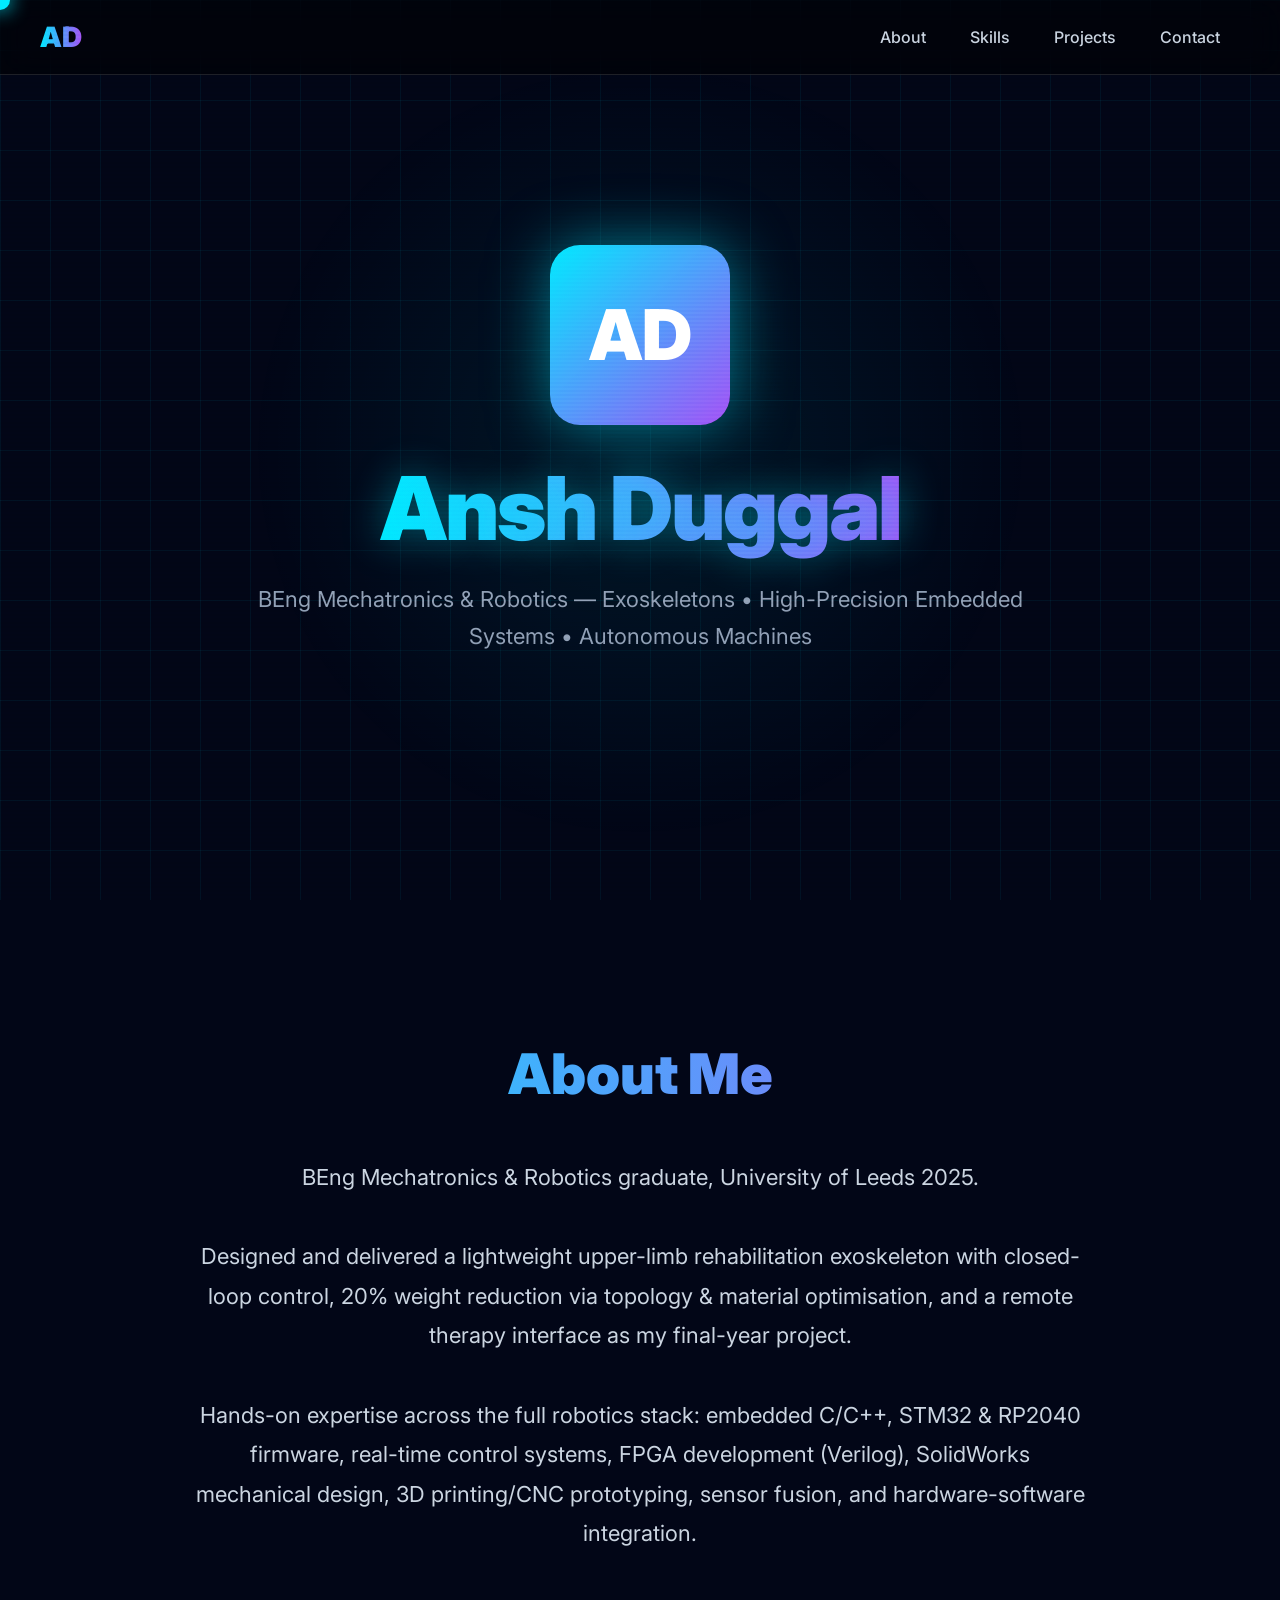
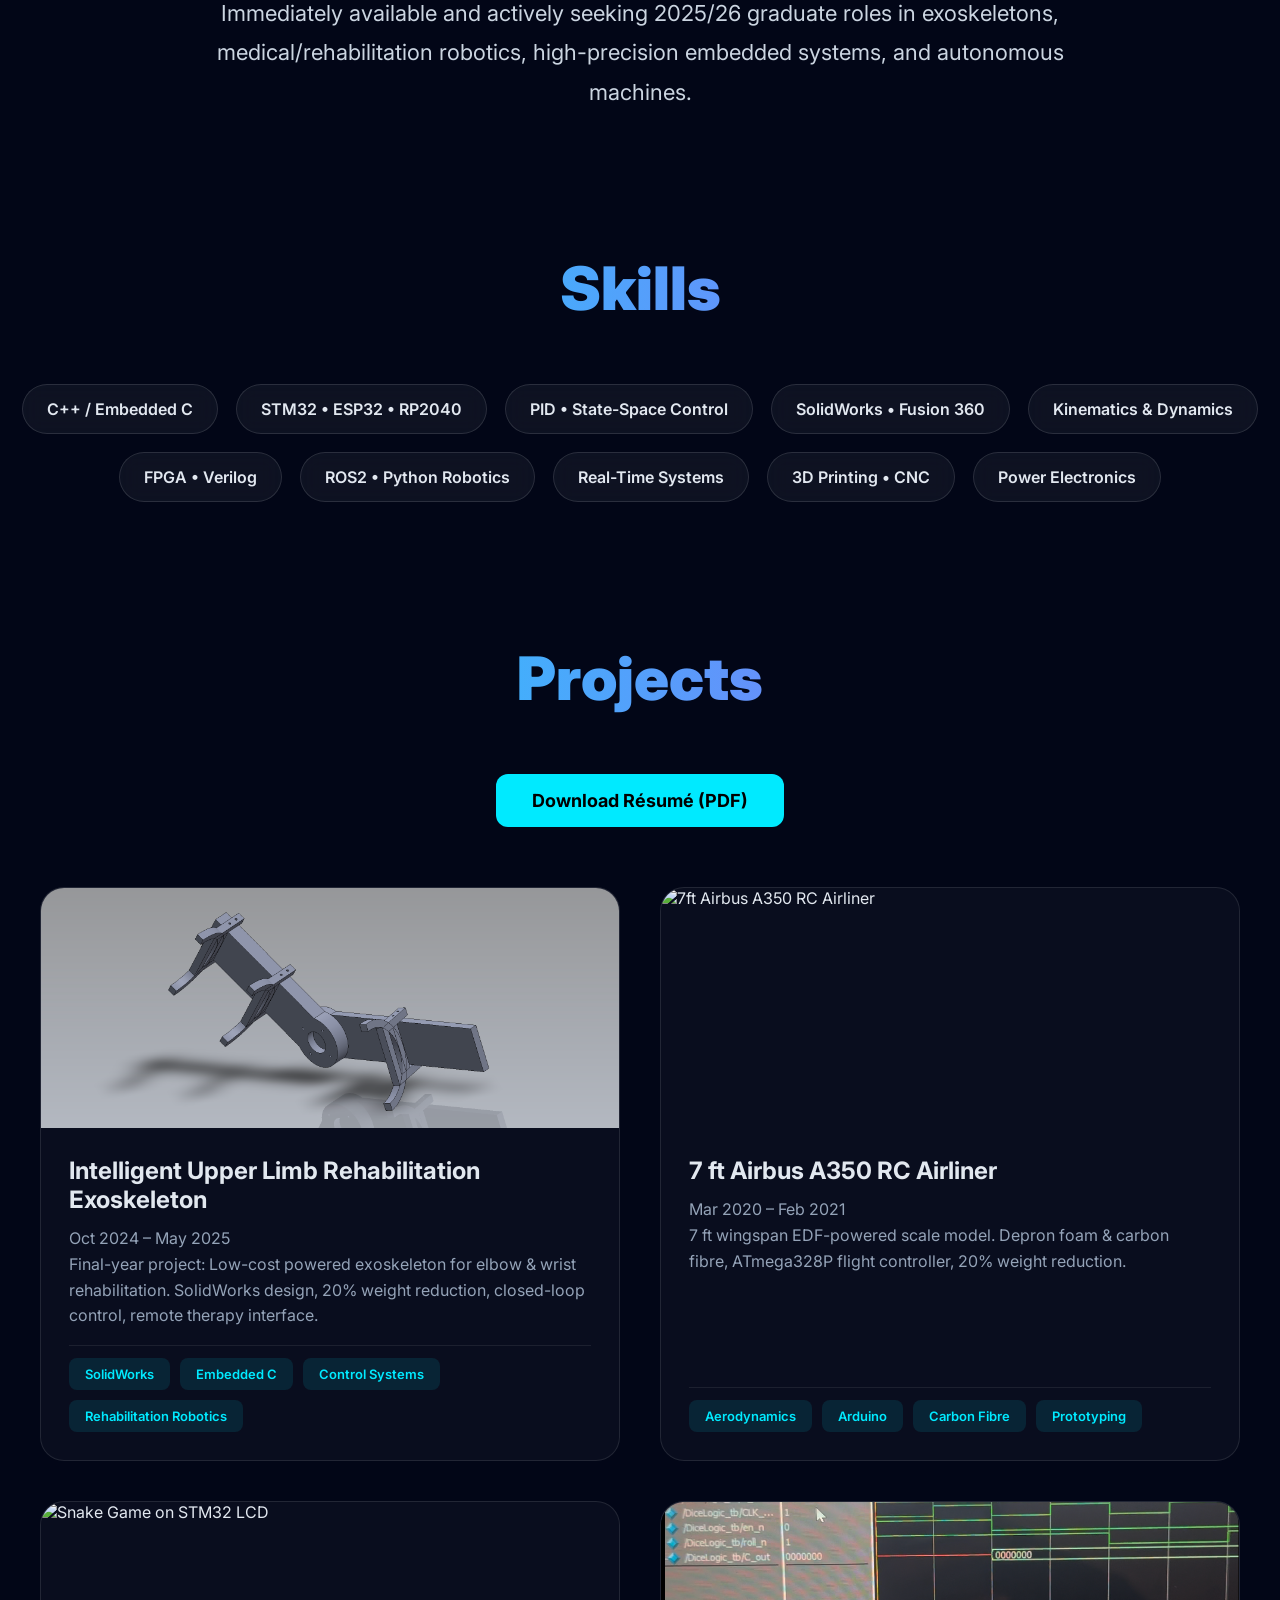
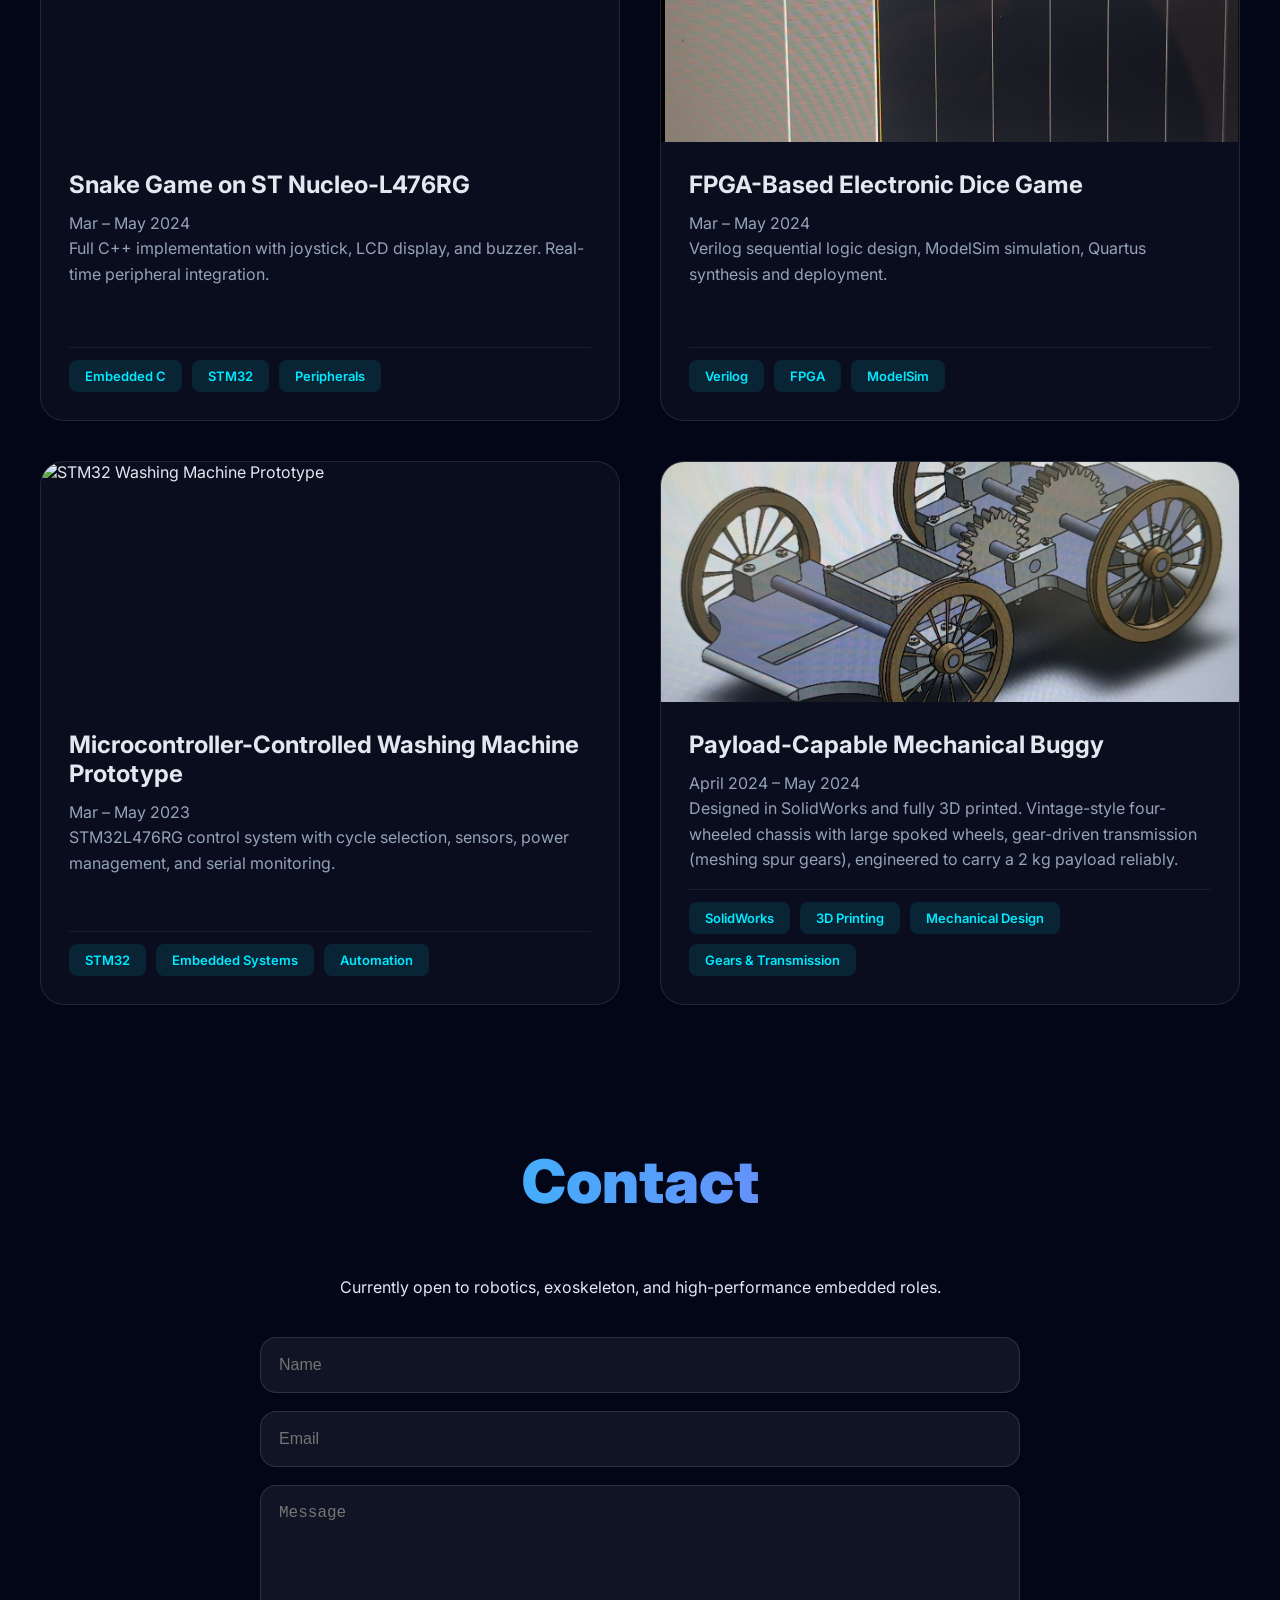
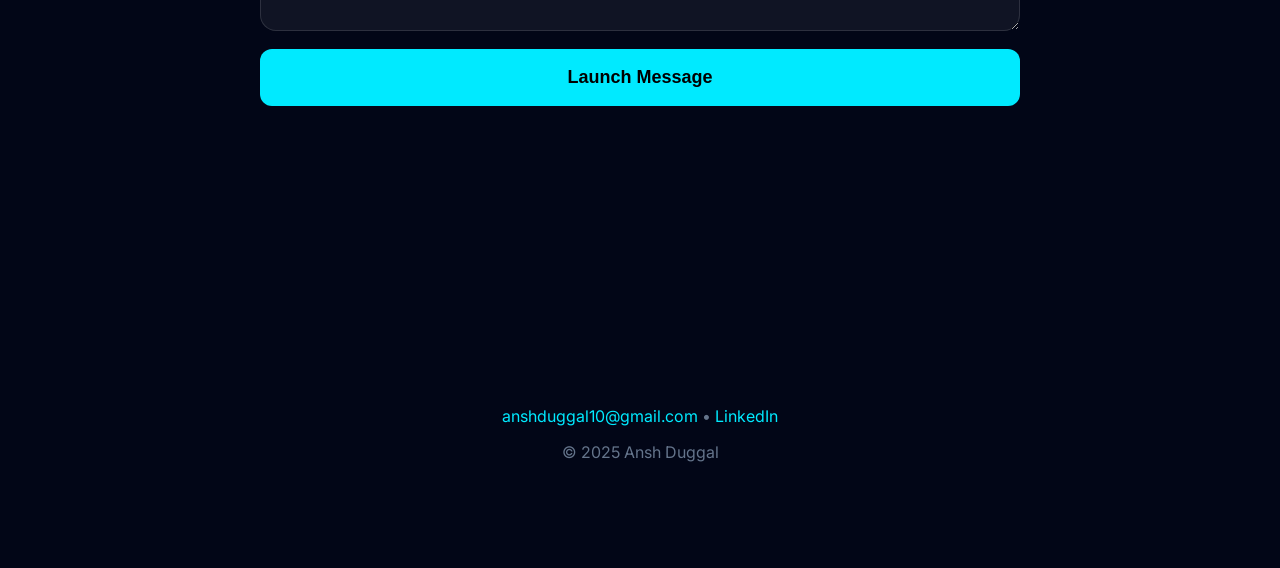
==== index.html @ c769fc59 "Update index.html" ====
<!DOCTYPE html>
<html lang="en">
<head>
  <meta charset="UTF-8" />
  <meta name="viewport" content="width=device-width, initial-scale=1.0"/>
  <title>Ansh Duggal- Mechatronics and Robotics</title>
  <link href="https://fonts.googleapis.com/css2?family=Inter:wght@300;400;600;700;900&display=swap" rel="stylesheet"/>
  <script src="https://cdn.jsdelivr.net/npm/@emailjs/browser@3/dist/email.min.js"></script>
  <script src="https://cdn.jsdelivr.net/npm/vanilla-tilt@1.8.1/dist/vanilla-tilt.min.js"></script>
  <style>
    :root {
      --accent: #00eaff;
      --accent2: #a855f7;
      --bg: #020617;
      --glass: rgba(255,255,255,0.05);
      --border: rgba(255,255,255,0.12);
      --text: #e2e8f0;
    }
    * { margin:0; padding:0; box-sizing:border-box; }
    body {
      font-family: 'Inter', sans-serif;
      background: var(--bg);
      color: var(--text);
      overflow-x: hidden;
      cursor: none;
    }
 
    /* PARTICLE CURSOR */
    #cursor {
      position: fixed;
      width: 20px; height: 20px;
      background: var(--accent);
      border-radius: 50%;
      pointer-events: none;
      z-index: 9999;
      box-shadow: 0 0 20px var(--accent);
      transform: translate(-50%,-50%);
      transition: transform 0.07s;
    }
    #cursor-trail {
      position: fixed;
      width: 6px; height: 6px;
      background: var(--accent2);
      border-radius: 50%;
      pointer-events: none;
      z-index: 9998;
      opacity: 0.6;
    }
 
    /* BACKGROUND GRID + PARALLAX */
    .bg-grid {
      position: fixed; inset: 0; z-index: -3;
      background-image:
        linear-gradient(rgba(0,234,255,0.06) 1px, transparent 1px),
        linear-gradient(90deg, rgba(0,234,255,0.06) 1px, transparent 1px);
      background-size: 50px 50px;
      animation: grid 60s linear infinite;
    }
    @keyframes grid { from { transform: translate(0,0); } to { transform: translate(50px,50px); } }
 
    .parallax-layer {
      position: fixed; inset: 0; pointer-events: none; z-index: -2;
      background: radial-gradient(circle at var(--x,50%) var(--y,50%), rgba(0,234,255,0.2), transparent 50%);
      opacity: 0.4;
    }
 
    /* SCANLINES + GRAIN */
    .scanlines {
      position: fixed; inset: 0; pointer-events: none; z-index: 999;
      background: repeating-linear-gradient(0deg, rgba(0,0,0,0.05), rgba(0,0,0,0.05) 2px, transparent 2px, transparent 4px);
      mix-blend-mode: overlay;
    }
 
    /* NAVBAR */
    nav {
      position: fixed; top: 0; left: 0; width: 100%; padding: 20px 40px;
      display: flex; justify-content: space-between; align-items: center;
      backdrop-filter: blur(16px);
      background: rgba(0,0,0,0.5);
      border-bottom: 1px solid var(--border);
      z-index: 998;
    }
    nav a {
      color: #cbd5e1; text-decoration: none; margin: 0 20px; font-weight: 500;
      position: relative;
      transition: 0.3s;
    }
    nav a::after {
      content: ''; position: absolute; width: 0; height: 2px;
      background: var(--accent); left: 0; bottom: -6px;
      transition: 0.4s;
    }
    nav a:hover { color: var(--accent); }
    nav a:hover::after { width: 100%; }
 
    /* HERO */
    .hero {
      height: 100vh; display: flex; flex-direction: column; justify-content: center; align-items: center;
      text-align: center; position: relative;
      padding: 0 20px;
    }
    .avatar {
      width: 180px; height: 180px; border-radius: 30px;
      background: linear-gradient(135deg, var(--accent), var(--accent2));
      display: flex; align-items: center; justify-content: center;
      font-size: 70px; font-weight: 900; color: white;
      box-shadow: 0 0 60px rgba(0,234,255,0.5);
      animation: float 6s ease-in-out infinite;
      margin-bottom: 30px;
    }
    @keyframes float { 0%,100% { transform: translateY(0); } 50% { transform: translateY(-20px); } }
 
    .hero h1 {
      font-size: 88px; font-weight: 900; letter-spacing: -2px;
      background: linear-gradient(90deg, var(--accent), var(--accent2));
      -webkit-background-clip: text; background-clip: text;
      color: transparent;
      text-shadow: 0 0 40px rgba(0,234,255,0.4);
    }
    .hero p {
      max-width: 840px; font-size: 22px; line-height: 1.7; color: #94a3b8; margin-top: 20px;
    }
 
    /* SECTION TITLES */
    .section-title {
      text-align: center; font-size: 60px; font-weight: 900; margin: 140px 0 60px;
      background: linear-gradient(90deg, var(--accent), var(--accent2));
      -webkit-background-clip: text; color: transparent;
      opacity: 0; transform: translateY(40px);
      transition: all 1.2s cubic-bezier(0.22,1,0.36,1);
    }
    .section-title.visible { opacity: 1; transform: translateY(0); }
 
    /* SKILLS */
    .skills {
      max-width: 1300px; margin: 0 auto; display: flex; flex-wrap: wrap; gap: 18px; justify-content: center;
    }
    .chip {
      padding: 14px 24px; border-radius: 50px; background: var(--glass);
      border: 1px solid var(--border); font-weight: 600; backdrop-filter: blur(10px);
      transition: all 0.4s cubic-bezier(0.175, 0.885, 0.32, 1.275);
      cursor: default;
    }
    .chip:hover {
      background: var(--accent);
      color: #000;
      transform: translateY(-10px) scale(1.1);
      box-shadow: 0 20px 40px rgba(0,234,255,0.4);
    }
 /* PROJECTS CONTAINER */
.projects {
  max-width: 1400px;
  margin: 0 auto;
  padding: 0 40px;
  display: grid;
  grid-template-columns: repeat(auto-fill, minmax(380px, 1fr));
  gap: 40px;
}

/* INDIVIDUAL PROJECT CARD */
.project {
  background: rgba(255, 255, 255, 0.03);
  border-radius: 24px;
  overflow: hidden;
  border: 1px solid rgba(255, 255, 255, 0.1);
  transition: all 0.6s cubic-bezier(0.22, 1, 0.36, 1);
  cursor: pointer;
  display: flex;
  flex-direction: column;
  position: relative;
  height: auto;                    /* ← flexible height */
  min-height: 520px;               /* ← minimum for visual balance */
}

.project:hover {
  transform: translateY(-20px);
  border-color: var(--accent);
  box-shadow: 0 40px 100px rgba(0, 234, 255, 0.25);
  z-index: 25;                     /* hovered card stays on top */
}

/* Make entire card clickable (image + content) */
.thumb,
.thumb img,
.project-content,
.project-content * {
  pointer-events: none;            /* clicks pass through to .project */
}

/* THUMBNAIL */
.thumb {
  height: 240px;
  overflow: hidden;
  position: relative;
  flex-shrink: 0;                  /* never shrinks */
}

.thumb img {
  width: 100%;
  height: 100%;
  object-fit: cover;
  transition: transform 0.8s ease;
}

.project:hover .thumb img {
  transform: scale(1.15);
}

/* CONTENT AREA */
.project-content {
  padding: 28px;
  flex: 1;
  display: flex;
  flex-direction: column;
  min-height: 220px;               /* ensures space for tags even on short cards */
}

.project h3 {
  font-size: 24px;
  margin-bottom: 12px;
  font-weight: 700;
}

.project p {
  color: #94a3b8;
  line-height: 1.6;
  margin-bottom: 16px;             /* slightly reduced to give tags more room */
  flex-grow: 1;                    /* expands if needed */
}

/* TAGS - Always at bottom, never cut off */
.tags {
  display: flex;
  gap: 10px;
  flex-wrap: wrap;
  margin-top: auto;                /* ← pushes tags to the very bottom */
  padding-top: 12px;
  border-top: 1px solid rgba(255,255,255,0.08); /* optional subtle separator */
}

.tag {
  padding: 8px 16px;
  background: rgba(0, 234, 255, 0.1);
  color: var(--accent);
  border-radius: 8px;
  font-size: 13px;
  font-weight: 600;
  transition: 0.3s;
}

.tag:hover {
  background: var(--accent);
  color: #000;
}
 
    /* CONTACT */
    .contact {
      max-width: 800px; margin: 0 auto 200px; padding: 0 20px; text-align: center;
    }
    .contact form {
      display: grid; gap: 18px; margin-top: 40px;
    }
    .contact input, .contact textarea {
      padding: 18px; border-radius: 16px; background: rgba(255,255,255,0.06);
      border: 1px solid var(--border); color: white; font-size: 16px;
      transition: 0.3s;
    }
    .contact input:focus, .contact textarea:focus {
      outline: none; border-color: var(--accent); box-shadow: 0 0 30px rgba(0,234,255,0.3);
    }
    .btn-primary {
      padding: 18px 40px; background: var(--accent); color: #000;
      border: none; border-radius: 12px; font-weight: 700; font-size: 18px;
      cursor: pointer; transition: 0.4s;
    }
    .btn-primary:hover {
      background: var(--accent2); color: white;
      transform: translateY(-6px);
      box-shadow: 0 20px 40px rgba(168,85,247,0.5);
    }
 
    footer {
      text-align: center; padding: 100px 20px; color: #64748b;
    }
    footer a { color: var(--accent); text-decoration: none; }

    /* PROJECT MODAL - IMPROVED ANIMATION */
    /* PROJECT MODAL - IMPROVED ANIMATION */
.modal {
  display: none;
  position: fixed;
  inset: 0;
  z-index: 9999;
  background: rgba(2,6,23,0.98);
  backdrop-filter: blur(16px);
  align-items: center;
  justify-content: center;
  padding: 20px;

  opacity: 0;                                  /* Start invisible */
  pointer-events: none;
  transition: opacity 0.85s cubic-bezier(0.23,1,0.32,1);  /* Smooth fade for background */
}

.modal.active {
  display: flex;
  opacity: 1;
  pointer-events: auto;
}

.modal-content {
  background: rgba(255,255,255,0.06);
  border: 1px solid rgba(0,234,255,0.3);
  border-radius: 28px;
  max-width: 920px;
  width: 100%;
  max-height: 92vh;
  overflow-y: auto;
  padding: 50px;
  position: relative;
  pointer-events: auto;
  box-shadow:
    0 30px 100px rgba(0,234,255,0.25),
    0 0 120px rgba(168,85,247,0.15),
    inset 0 0 60px rgba(0,234,255,0.08);

  /* Smooth cinematic entrance */
  transform: scale(0.88) translateY(60px) rotateX(8deg);
  opacity: 0;
  transition: all 0.85s cubic-bezier(0.22,1,0.36,1);
  transform-origin: center bottom;
}

.modal.active .modal-content {
  transform: scale(1) translateY(0) rotateX(0deg);
  opacity: 1;
}

/* Smooth exit - both content AND background fade together */
.modal.closing {
  opacity: 0;  /* ← triggers background fade-out */
}

.modal.closing .modal-content {
  transform: scale(0.92) translateY(60px) rotateX(8deg);
  opacity: 0;
}

/* Smaller, refined close button */
.modal-close {
  position: absolute;
  top: 20px;
  right: 28px;
  font-size: 36px;
  width: 48px;
  height: 48px;
  line-height: 44px;
  color: var(--accent);
  background: none;
  border: none;
  cursor: pointer;
  opacity: 0.7;
  transition: all 0.3s ease;
}

.modal-close:hover {
  transform: scale(1.3) rotate(90deg);
  opacity: 1;
}

.modal h3 {
  font-size: 42px;
  margin-bottom: 20px;
  font-weight: 900;
  background: linear-gradient(90deg,var(--accent),var(--accent2));
  -webkit-background-clip: text;
  color: transparent;
}

.modal p, .modal li {
  font-size: 18px;
  line-height: 1.9;
  color: #e2e8f0;
}

.modal ul {
  margin: 28px 0;
  padding-left: 36px;
}

.modal li {
  margin: 16px 0;
}
    #cursor, .cursor-trail {
      z-index: 99999 !important;
    }
  </style>
  <script type="module" src="main3d.js"></script>
</head>
<body>
  <div id="three-container" style="position:fixed; inset:0; z-index:-5;"></div>

 
  <div id="cursor"></div>
  <div class="bg-grid"></div>
  <div class="parallax-layer"></div>
  <div class="scanlines"></div>
 
  <!-- NAVBAR -->
  <nav>
    <div style="font-size:28px; font-weight:900; background:linear-gradient(90deg,var(--accent),var(--accent2)); -webkit-background-clip:text; color:transparent;">AD</div>
    <div>
      <a href="#about">About</a>
      <a href="#skills">Skills</a>
      <a href="#projects">Projects</a>
      <a href="#contact">Contact</a>
    </div>
  </nav>
 
  <!-- HERO -->
  <section class="hero" id="about">
    <div class="avatar">AD</div>
    <h1>Ansh Duggal</h1>
    <p>BEng Mechatronics & Robotics — Exoskeletons • High-Precision Embedded Systems • Autonomous Machines</p>
  </section>

  <!-- DETAILED ABOUT SECTION -->
  <section style="max-width: 1100px; margin: 0 auto; padding: 0 40px; text-align: center; margin-bottom: 140px;">
    <h2 class="section-title" style="font-size: 56px; margin-bottom: 50px;">
      About Me
    </h2>
    <p style="font-size: 22px; line-height: 1.8; color: #cbd5e1; max-width: 900px; margin: 0 auto;">
      BEng Mechatronics & Robotics graduate, University of Leeds 2025.<br><br>
      Designed and delivered a lightweight upper-limb rehabilitation exoskeleton with closed-loop control, 20% weight reduction via topology & material optimisation, and a remote therapy interface as my final-year project.<br><br>
      Hands-on expertise across the full robotics stack: embedded C/C++, STM32 & RP2040 firmware, real-time control systems, FPGA development (Verilog), SolidWorks mechanical design, 3D printing/CNC prototyping, sensor fusion, and hardware-software integration.<br><br>
      Immediately available and actively seeking 2025/26 graduate roles in exoskeletons, medical/rehabilitation robotics, high-precision embedded systems, and autonomous machines.
    </p>
  </section>

  <!-- SKILLS -->
  <h2 class="section-title" id="skills">Skills</h2>
  <div class="skills">
    <span class="chip">C++ / Embedded C</span>
    <span class="chip">STM32 • ESP32 • RP2040</span>
    <span class="chip">PID • State-Space Control</span>
    <span class="chip">SolidWorks • Fusion 360</span>
    <span class="chip">Kinematics & Dynamics</span>
    <span class="chip">FPGA • Verilog</span>
    <span class="chip">ROS2 • Python Robotics</span>
    <span class="chip">Real-Time Systems</span>
    <span class="chip">3D Printing • CNC</span>
    <span class="chip">Power Electronics</span>
  </div>
 
  <!-- PROJECTS -->
  <h2 class="section-title" id="projects">Projects</h2>
 
  <!-- RESUME DOWNLOAD BUTTON -->
  <div style="text-align: center; margin-bottom: 60px;">
    <a href="resume.pdf" target="_blank" class="btn-primary" style="display: inline-block; padding: 16px 36px; font-size: 18px; text-decoration: none;">
      Download Résumé (PDF)
    </a>
  </div>
 
  <div class="projects">
 
    <!-- 1. EXOSKELETON -->
    <div class="project" data-tilt data-tilt-max="5" data-tilt-speed="400" onclick="openModal('modal-exo')">
      <div class="thumb">
        <img src="exo_main.jpg" alt="Upper Limb Rehabilitation Exoskeleton">
      </div>
      <div class="project-content">
        <h3>Intelligent Upper Limb Rehabilitation Exoskeleton</h3>
        <p>Oct 2024 – May 2025<br>Final-year project: Low-cost powered exoskeleton for elbow & wrist rehabilitation. SolidWorks design, 20% weight reduction, closed-loop control, remote therapy interface.</p>
        <div class="tags">
          <span class="tag">SolidWorks</span>
          <span class="tag">Embedded C</span>
          <span class="tag">Control Systems</span>
          <span class="tag">Rehabilitation Robotics</span>
        </div>
      </div>
    </div>
 
    <!-- 2. A350 -->
    <div class="project" data-tilt data-tilt-max="5" data-tilt-speed="400" onclick="openModal('modal-a350')">
      <div class="thumb">
        <img src="plane.jpg" alt="7ft Airbus A350 RC Airliner">
      </div>
      <div class="project-content">
        <h3>7 ft Airbus A350 RC Airliner</h3>
        <p>Mar 2020 – Feb 2021<br>7 ft wingspan EDF-powered scale model. Depron foam & carbon fibre, ATmega328P flight controller, 20% weight reduction.</p>
        <div class="tags">
          <span class="tag">Aerodynamics</span>
          <span class="tag">Arduino</span>
          <span class="tag">Carbon Fibre</span>
          <span class="tag">Prototyping</span>
        </div>
      </div>
    </div>
 
    <!-- 3. SNAKE GAME -->
    <div class="project" data-tilt data-tilt-max="5" data-tilt-speed="400" onclick="openModal('modal-snake')">
      <div class="thumb">
        <img src="snake.jpg" alt="Snake Game on STM32 LCD">
      </div>
      <div class="project-content">
        <h3>Snake Game on ST Nucleo-L476RG</h3>
        <p>Mar – May 2024<br>Full C++ implementation with joystick, LCD display, and buzzer. Real-time peripheral integration.</p>
        <div class="tags">
          <span class="tag">Embedded C</span>
          <span class="tag">STM32</span>
          <span class="tag">Peripherals</span>
        </div>
      </div>
    </div>
 
    <!-- 4. FPGA DICE -->
    <div class="project" data-tilt data-tilt-max="5" data-tilt-speed="400" onclick="openModal('modal-dice')">
      <div class="thumb">
        <img src="fpga.jpg" alt="FPGA Electronic Dice Game">
      </div>
      <div class="project-content">
        <h3>FPGA-Based Electronic Dice Game</h3>
        <p>Mar – May 2024<br>Verilog sequential logic design, ModelSim simulation, Quartus synthesis and deployment.</p>
        <div class="tags">
          <span class="tag">Verilog</span>
          <span class="tag">FPGA</span>
          <span class="tag">ModelSim</span>
        </div>
      </div>
    </div>
 
    <!-- 5. WASHING MACHINE -->
    <div class="project" data-tilt data-tilt-max="5" data-tilt-speed="400" onclick="openModal('modal-washer')">
      <div class="thumb">
        <img src="washing_machine.jpg" alt="STM32 Washing Machine Prototype">
      </div>
      <div class="project-content">
        <h3>Microcontroller-Controlled Washing Machine Prototype</h3>
        <p>Mar – May 2023<br>STM32L476RG control system with cycle selection, sensors, power management, and serial monitoring.</p>
        <div class="tags">
          <span class="tag">STM32</span>
          <span class="tag">Embedded Systems</span>
          <span class="tag">Automation</span>
        </div>
      </div>
    </div>
 
      <!-- 6: MECHANICAL BUGGY -->
    <div class="project" data-tilt data-tilt-max="5" data-tilt-speed="400" onclick="openModal('modal-buggy')">
      <div class="thumb">
        <img src="buggy.jpg" alt="3D Printed Mechanical Buggy with 2kg Payload Capacity">
      </div>
      <div class="project-content">
        <h3>Payload-Capable Mechanical Buggy</h3>
        <p>April 2024 – May 2024<br>Designed in SolidWorks and fully 3D printed. Vintage-style four-wheeled chassis with large spoked wheels, gear-driven transmission (meshing spur gears), engineered to carry a 2 kg payload reliably.</p>
        <div class="tags">
          <span class="tag">SolidWorks</span>
          <span class="tag">3D Printing</span>
          <span class="tag">Mechanical Design</span>
          <span class="tag">Gears & Transmission</span>
        </div>
      </div>
    </div>
  </div>
  <!-- ALL MODALS (unchanged content) -->
<div class="modal" id="modal-exo">
  <div class="modal-content">
    <button class="modal-close" onclick="closeModal()">×</button>
    <h3>Intelligent Upper Limb Rehabilitation Exoskeleton</h3>
    <p><strong>Oct 2024 – May 2025 | Final-Year BEng Project, University of Leeds</strong></p>
    <p>For my final-year project, I designed and delivered a low-cost, lightweight powered exoskeleton focused on elbow and wrist rehabilitation for stroke patients and individuals with upper-limb motor impairments.</p>
    <ul>
      <li>Conducted full mechanical design in SolidWorks: topology optimisation + strategic material selection (PLA, carbon fibre inserts, aluminium linkages) → achieved <strong>20% overall weight reduction</strong> while maintaining structural integrity under 5 kg load</li>
      <li>Developed closed-loop position and force control algorithms in embedded C running on STM32, with real-time sensor fusion (IMUs + flex sensors)</li>
      <li>Built a remote therapy interface (Python + serial communication) allowing clinicians to run automated movement assessments, log progress, and adjust therapy parameters remotely</li>
      <li>3D-printed functional prototype with integrated actuation, tested joint range of motion and control accuracy</li>
      <li>End-to-end ownership: concept → CAD → firmware → prototyping → testing → documentation</li>
    </ul>
  </div>
</div>
 
<div class="modal" id="modal-a350">
  <div class="modal-content">
    <button class="modal-close" onclick="closeModal()">×</button>
    <h3>7 ft Wingspan Airbus A350 RC Airliner</h3>
    <p><strong>Mar 2020 – Feb 2021 | Personal Passion Project</strong></p>
    <p>Designed, constructed, and successfully flew a 7 ft (2.1 m) wingspan EDF-powered scale model of the Airbus A350-900 — one of the largest and most detailed RC airliners built by a high-school student in India at the time.</p>
    <ul>
      <li>Full aerodynamic design and airframe construction using Depron foam reinforced with carbon fibre spars and fibreglass → <strong>20% weight reduction</strong> compared to traditional balsa builds</li>
      <li>Custom flight controller based on ATmega328P (Arduino architecture) with full integration of ailerons, flaps, elevators, rudder, retracts, and dual 70 mm EDF units</li>
      <li>Applied control surface mixing, expo tuning, and failsafe logic for stable maiden flight</li>
      <li>Demonstrated advanced skills in prototyping, composite materials, systems integration, and applied aerodynamics from initial sketches to multiple successful flights</li>
    </ul>
  </div>
</div>
 
<div class="modal" id="modal-snake">
  <div class="modal-content">
    <button class="modal-close" onclick="closeModal()">×</button>
    <h3>Snake Game on ST Nucleo-L476RG</h3>
    <p><strong>Mar – May 2024 | Embedded Systems Course, University of Leeds</strong></p>
    <p>Implemented the classic Snake game from scratch in C++ on bare-metal STM32L476RG — a complete real-time embedded application with zero external libraries.</p>
    <ul>
      <li>Integrated multiple peripherals simultaneously: 4-direction joystick for input, 16×2 LCD for graphics rendering, and buzzer for sound effects</li>
      <li>Designed clean state-machine architecture with interrupt-driven controls and debouncing</li>
      <li>Full firmware development cycle using Mbed/Keil Studio: writing drivers, memory management, timing optimisation, and thorough debugging</li>
      <li>Delivered a responsive, polished game running at 60+ FPS on constrained hardware</li>
    </ul>
  </div>
</div>
 
<div class="modal" id="modal-dice">
  <div class="modal-content">
    <button class="modal-close" onclick="closeModal()">×</button>
    <h3>FPGA-Based Electronic Dice Game</h3>
    <p><strong>Mar – May 2024 | Digital Systems Course, University of Leeds</strong></p>
    <p>Designed and implemented a fully functional 1–6 electronic dice roller entirely in Verilog HDL on an Intel FPGA development board.</p>
    <ul>
      <li>Created pseudo-random number generation using linear-feedback shift register (LFSR)</li>
      <li>Built complete sequential logic: button debouncing, seven-segment display driver, roll animation, and hold state</li>
      <li>Wrote modular testbenches in ModelSim to verify functionality at gate level before synthesis</li>
      <li>Successfully synthesised, performed timing analysis in Quartus, and deployed on real hardware</li>
    </ul>
  </div>
</div>
 
<div class="modal" id="modal-washer">
  <div class="modal-content">
    <button class="modal-close" onclick="closeModal()">×</button>
    <h3>Microcontroller-Controlled Washing Machine Prototype</h3>
    <p><strong>Mar – May 2023 | Embedded Systems Course</strong></p>
    <p>Designed and built a complete washing machine control system using the STM32L476RG microcontroller — simulating a real domestic appliance control panel.</p>
    <ul>
      <li>Implemented full feature set: wash cycle selection, water level sensing, temperature control, motor direction/speed control, and door lock safety interlock</li>
      <li>Real-time serial monitoring interface for diagnostics and parameter tuning</li>
      <li>Developed robust state machine handling timing, sensor inputs, and fault detection</li>
      <li>Demonstrated strong embedded systems skills: peripheral configuration, interrupt handling, and hardware-software co-design</li>
    </ul>
  </div>
</div>

  <div class="modal" id="modal-buggy">
    <div class="modal-content">
      <button class="modal-close" onclick="closeModal()">×</button>
      <h3>Payload-Capable Mechanical Buggy</h3>
      <p><strong>April 2024 – May 2024 | Individual Design & 3D Printing Project</strong></p>
      <p>Designed a vintage-style four-wheeled mechanical buggy in SolidWorks and fully 3D printed the complete assembly. The chassis features large spoked wheels, a central gear-driven transmission with meshing spur gears, and structural optimization to support a reliable 2 kg payload.</p>
      <ul>
        <li>Full mechanical design and assembly in SolidWorks including chassis frame, axles, bearing blocks, and gear train</li>
        <li>Engineered for 2 kg payload capacity with focus on structural integrity and gear meshing efficiency</li>
        <li>Complete 3D printing of all components, material selection, and post-processing for smooth operation</li>
        <li>Exploded views, motion studies, and detailed BOM generated for fabrication</li>
      </ul>
    </div>
  </div>
  <!-- CONTACT -->
  <h2 class="section-title" id="contact">Contact</h2>
  <div class="contact">
    <p>Currently open to robotics, exoskeleton, and high-performance embedded roles.</p>
    <form id="contact-form">
      <input type="text" name="name" placeholder="Name" required />
      <input type="email" name="email" placeholder="Email" required />
      <textarea name="message" rows="6" placeholder="Message" required></textarea>
      <button class="btn-primary" type="submit">Launch Message</button>
    </form>
    <p id="form-status" style="margin-top:20px;"></p>
  </div>
 
  <footer>
    <p><a href="mailto:ansh@duggal.dev">anshduggal10@gmail.com</a> • <a href="https://linkedin.com/in/anshduggal">LinkedIn</a></p>
    <p style="margin-top:16px;">© 2025 Ansh Duggal</p>
  </footer>
 
  <script>
    // === CUSTOM CURSOR ===
    const cursor = document.getElementById('cursor');
    const trail = document.createElement('div');
    trail.className = 'cursor-trail';
    document.body.appendChild(trail);
 
    document.addEventListener('mousemove', e => {
      cursor.style.left = e.clientX + 'px';
      cursor.style.top = e.clientY + 'px';
 
      const newTrail = document.createElement('div');
      newTrail.className = 'cursor-trail';
      newTrail.style.left = e.clientX + 'px';
      newTrail.style.top = e.clientY + 'px';
      document.body.appendChild(newTrail);
      setTimeout(() => newTrail.remove(), 800);
    });
 
    // === PARALLAX LAYER FOLLOW MOUSE ===
    document.addEventListener('mousemove', e => {
      const layer = document.querySelector('.parallax-layer');
      layer.style.setProperty('--x', e.clientX / window.innerWidth * 100 + '%');
      layer.style.setProperty('--y', e.clientY / window.innerHeight * 100 + '%');
    });
 
    // === SCROLL REVEAL TITLES ===
    const titles = document.querySelectorAll('.section-title');
    const observer = new IntersectionObserver(entries => {
      entries.forEach(entry => {
        if (entry.isIntersecting) entry.target.classList.add('visible');
      });
    }, { threshold: 0.3 });
 
    titles.forEach(t => observer.observe(t));
 
    // === 3D TILT ON PROJECT CARDS ===
    VanillaTilt.init(document.querySelectorAll("[data-tilt]"), {
      max: 8,
      speed: 400,
      glare: true,
      "max-glare": 0.3,
    });

    // === SMOOTH MODAL OPEN/CLOSE ===
   function openModal(id) {
  const modal = document.getElementById(id);
  // First make it visible so the transition can start
  modal.style.display = 'flex';
  // Let the browser render the display change (tiny delay)
  requestAnimationFrame(() => {
    modal.classList.add('active');
  });
  document.body.style.overflow = 'hidden';
}
   function closeModal() {
  document.querySelectorAll('.modal.active').forEach(modal => {
    modal.classList.add('closing');
    setTimeout(() => {
      modal.classList.remove('active', 'closing');
      modal.style.display = 'none';          // Hide only after fade completes
      document.body.style.overflow = 'auto';
    }, 850);  // Matches transition duration (0.85s)
  });
}
    // Close modal when clicking outside content
    document.querySelectorAll('.modal').forEach(modal => {
      modal.addEventListener('click', function(e) {
        if (e.target === modal) closeModal();
      });
    });
    // Close with Escape key
    document.addEventListener('keydown', function(e) {
      if (e.key === 'Escape') closeModal();
    });
 
    emailjs.init("mmllGJ-sGdXW_WnEn");
 
    document.getElementById('contact-form').addEventListener('submit', function(e) {
      e.preventDefault();
      const status = document.getElementById('form-status');
      status.textContent = "Launching...";
      status.style.color = "#94a3b8";
 
      emailjs.sendForm('service_r8qo78y', 'template_aambkaj', this)
        .then(() => {
          status.style.color = "#00eaff";
          status.textContent = "Message delivered. I’ll reply within 24h.";
          this.reset();
        }, (error) => {
          console.log('EmailJS error:', error);
          status.style.color = "#f87171";
          status.textContent = "Failed. Email me directly: anshduggal10@gmail.com";
        });
    });
  </script>
</body>
</html>
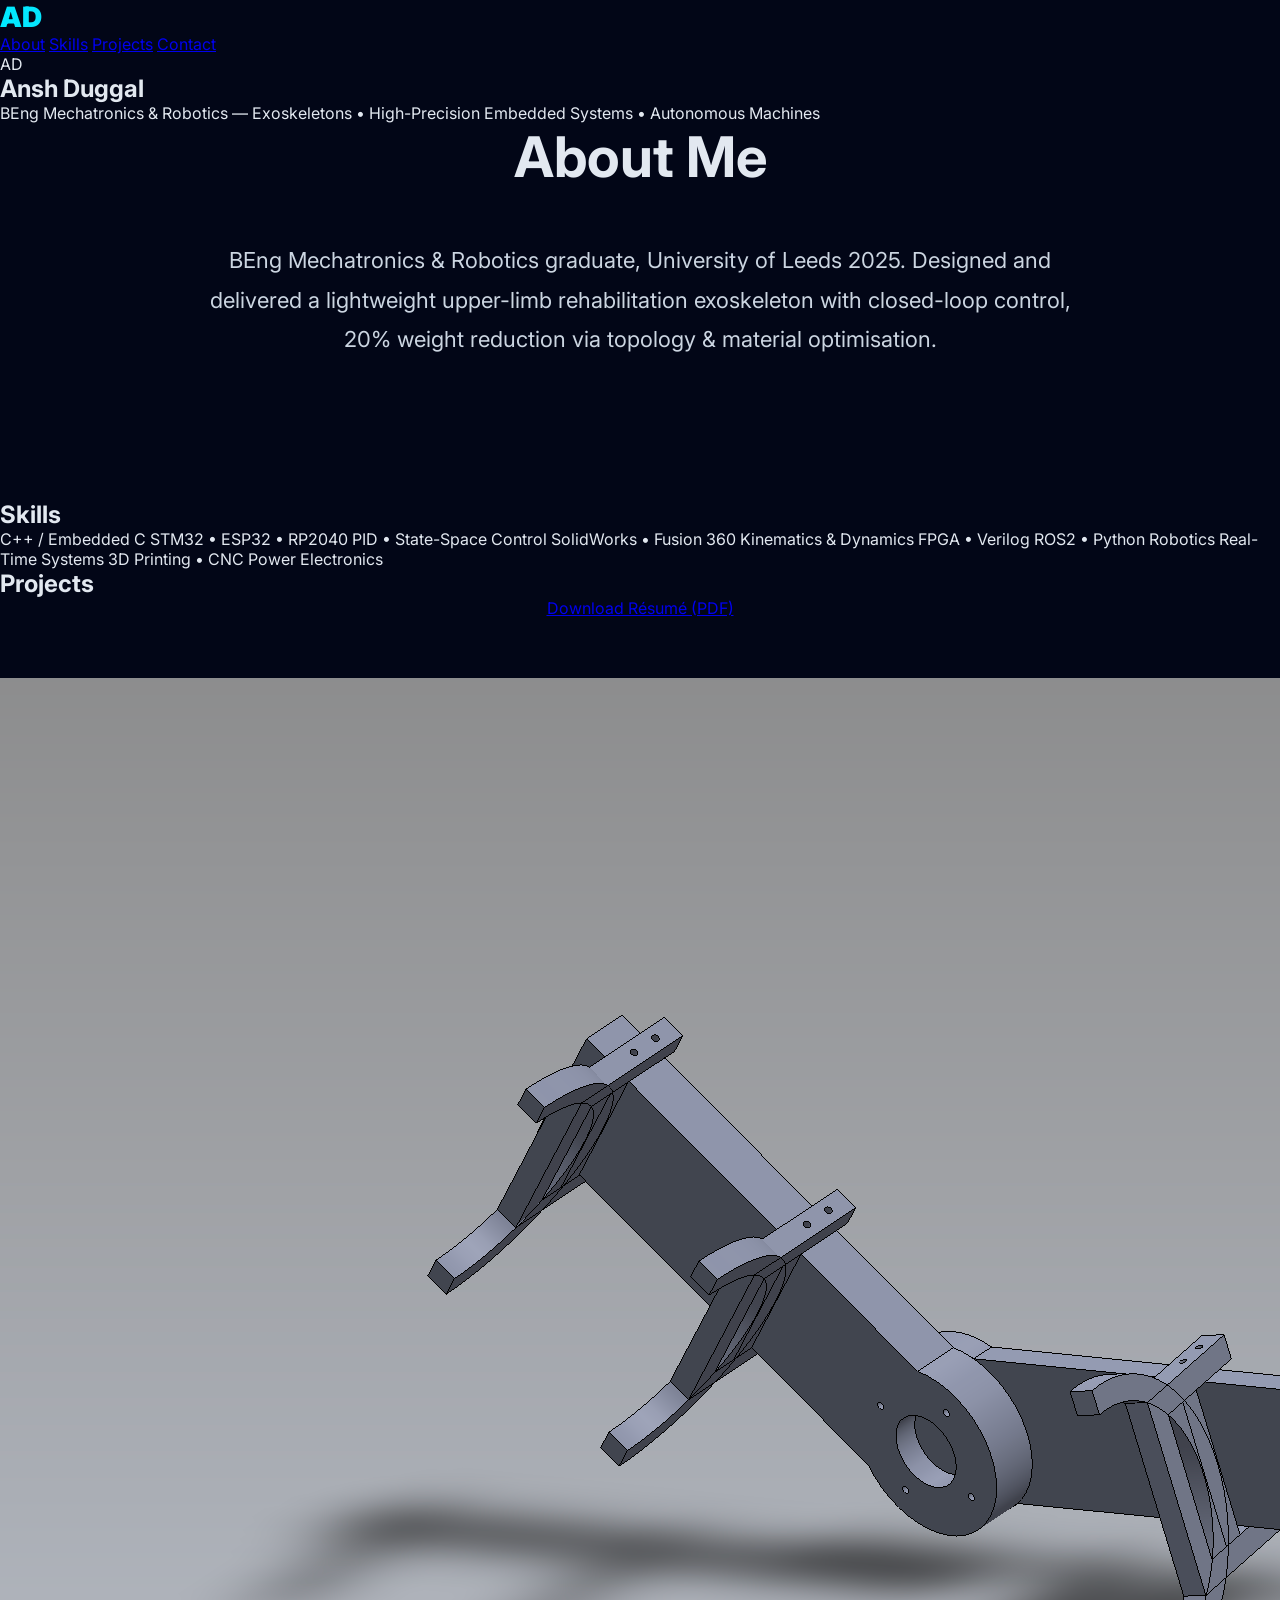
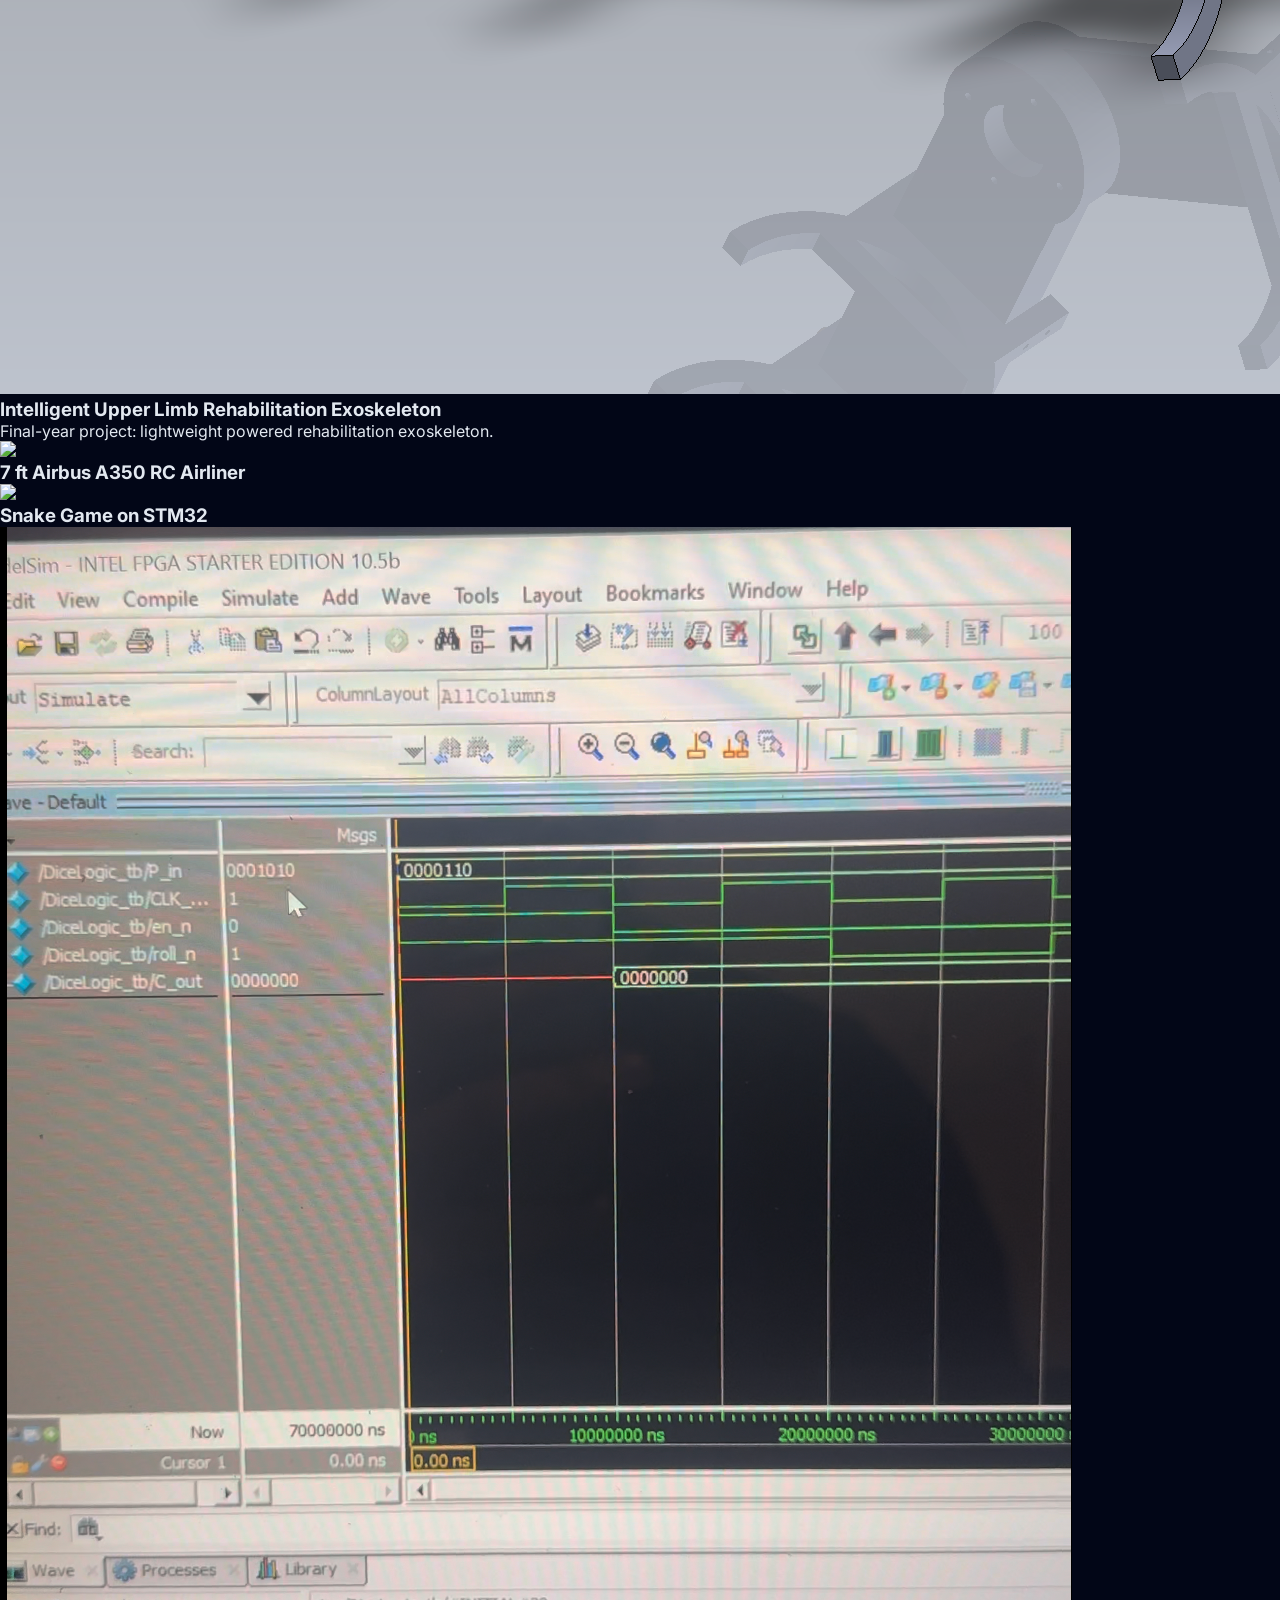
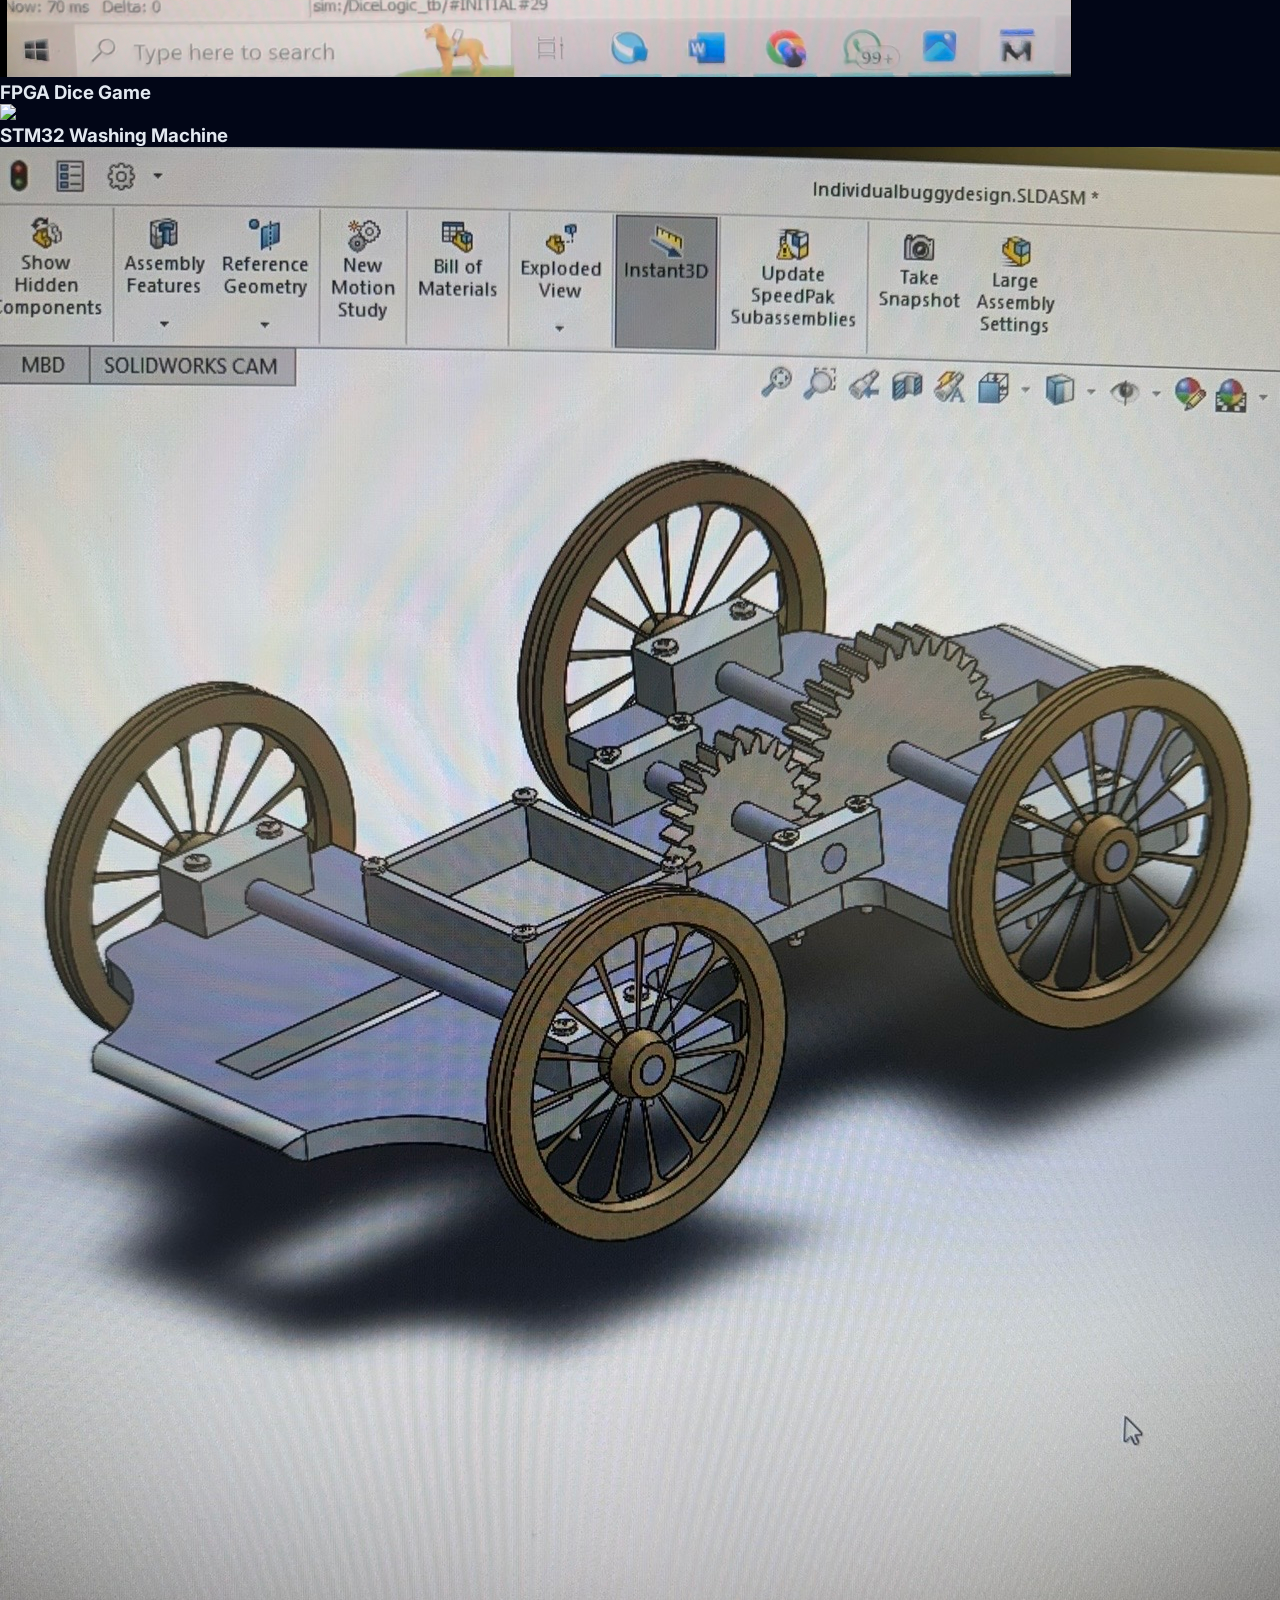
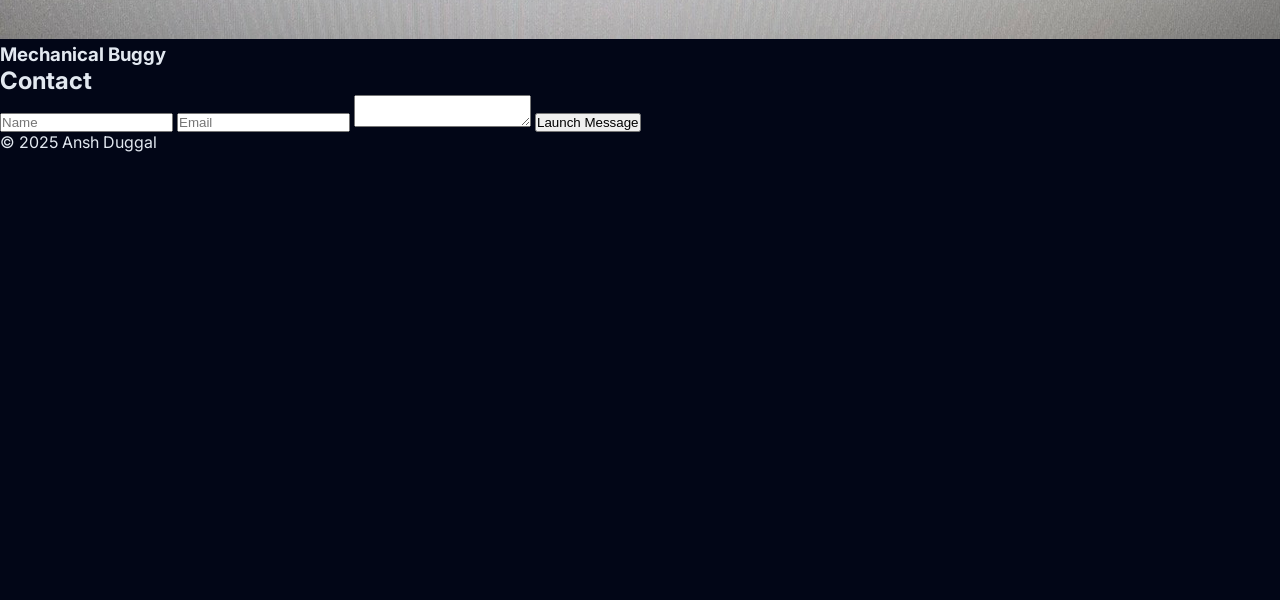
==== commit 4a628367: "Update index.html" ====
--- a/index.html
+++ b/index.html
@@ -4,9 +4,14 @@
   <meta charset="UTF-8" />
   <meta name="viewport" content="width=device-width, initial-scale=1.0"/>
   <title>Ansh Duggal- Mechatronics and Robotics</title>
+
   <link href="https://fonts.googleapis.com/css2?family=Inter:wght@300;400;600;700;900&display=swap" rel="stylesheet"/>
   <script src="https://cdn.jsdelivr.net/npm/@emailjs/browser@3/dist/email.min.js"></script>
   <script src="https://cdn.jsdelivr.net/npm/vanilla-tilt@1.8.1/dist/vanilla-tilt.min.js"></script>
+
+  <!-- 3D CINEMATIC ENGINE -->
+  <script type="module" src="main3d.js"></script>
+
   <style>
     :root {
       --accent: #00eaff;
@@ -16,757 +21,159 @@
       --border: rgba(255,255,255,0.12);
       --text: #e2e8f0;
     }
+
     * { margin:0; padding:0; box-sizing:border-box; }
+
     body {
       font-family: 'Inter', sans-serif;
       background: var(--bg);
       color: var(--text);
       overflow-x: hidden;
       cursor: none;
+      height: 600vh; /* cinematic scroll */
     }
- 
-    /* PARTICLE CURSOR */
-    #cursor {
-      position: fixed;
-      width: 20px; height: 20px;
-      background: var(--accent);
-      border-radius: 50%;
-      pointer-events: none;
-      z-index: 9999;
-      box-shadow: 0 0 20px var(--accent);
-      transform: translate(-50%,-50%);
-      transition: transform 0.07s;
-    }
-    #cursor-trail {
-      position: fixed;
-      width: 6px; height: 6px;
-      background: var(--accent2);
-      border-radius: 50%;
-      pointer-events: none;
-      z-index: 9998;
-      opacity: 0.6;
-    }
- 
-    /* BACKGROUND GRID + PARALLAX */
-    .bg-grid {
-      position: fixed; inset: 0; z-index: -3;
-      background-image:
-        linear-gradient(rgba(0,234,255,0.06) 1px, transparent 1px),
-        linear-gradient(90deg, rgba(0,234,255,0.06) 1px, transparent 1px);
-      background-size: 50px 50px;
-      animation: grid 60s linear infinite;
-    }
-    @keyframes grid { from { transform: translate(0,0); } to { transform: translate(50px,50px); } }
- 
-    .parallax-layer {
-      position: fixed; inset: 0; pointer-events: none; z-index: -2;
-      background: radial-gradient(circle at var(--x,50%) var(--y,50%), rgba(0,234,255,0.2), transparent 50%);
-      opacity: 0.4;
-    }
- 
-    /* SCANLINES + GRAIN */
-    .scanlines {
-      position: fixed; inset: 0; pointer-events: none; z-index: 999;
-      background: repeating-linear-gradient(0deg, rgba(0,0,0,0.05), rgba(0,0,0,0.05) 2px, transparent 2px, transparent 4px);
-      mix-blend-mode: overlay;
-    }
- 
-    /* NAVBAR */
-    nav {
-      position: fixed; top: 0; left: 0; width: 100%; padding: 20px 40px;
-      display: flex; justify-content: space-between; align-items: center;
-      backdrop-filter: blur(16px);
-      background: rgba(0,0,0,0.5);
-      border-bottom: 1px solid var(--border);
-      z-index: 998;
-    }
-    nav a {
-      color: #cbd5e1; text-decoration: none; margin: 0 20px; font-weight: 500;
-      position: relative;
-      transition: 0.3s;
-    }
-    nav a::after {
-      content: ''; position: absolute; width: 0; height: 2px;
-      background: var(--accent); left: 0; bottom: -6px;
-      transition: 0.4s;
-    }
-    nav a:hover { color: var(--accent); }
-    nav a:hover::after { width: 100%; }
- 
-    /* HERO */
-    .hero {
-      height: 100vh; display: flex; flex-direction: column; justify-content: center; align-items: center;
-      text-align: center; position: relative;
-      padding: 0 20px;
-    }
-    .avatar {
-      width: 180px; height: 180px; border-radius: 30px;
-      background: linear-gradient(135deg, var(--accent), var(--accent2));
-      display: flex; align-items: center; justify-content: center;
-      font-size: 70px; font-weight: 900; color: white;
-      box-shadow: 0 0 60px rgba(0,234,255,0.5);
-      animation: float 6s ease-in-out infinite;
-      margin-bottom: 30px;
-    }
-    @keyframes float { 0%,100% { transform: translateY(0); } 50% { transform: translateY(-20px); } }
- 
-    .hero h1 {
-      font-size: 88px; font-weight: 900; letter-spacing: -2px;
-      background: linear-gradient(90deg, var(--accent), var(--accent2));
-      -webkit-background-clip: text; background-clip: text;
-      color: transparent;
-      text-shadow: 0 0 40px rgba(0,234,255,0.4);
-    }
-    .hero p {
-      max-width: 840px; font-size: 22px; line-height: 1.7; color: #94a3b8; margin-top: 20px;
-    }
- 
-    /* SECTION TITLES */
-    .section-title {
-      text-align: center; font-size: 60px; font-weight: 900; margin: 140px 0 60px;
-      background: linear-gradient(90deg, var(--accent), var(--accent2));
-      -webkit-background-clip: text; color: transparent;
-      opacity: 0; transform: translateY(40px);
-      transition: all 1.2s cubic-bezier(0.22,1,0.36,1);
-    }
-    .section-title.visible { opacity: 1; transform: translateY(0); }
- 
-    /* SKILLS */
-    .skills {
-      max-width: 1300px; margin: 0 auto; display: flex; flex-wrap: wrap; gap: 18px; justify-content: center;
-    }
-    .chip {
-      padding: 14px 24px; border-radius: 50px; background: var(--glass);
-      border: 1px solid var(--border); font-weight: 600; backdrop-filter: blur(10px);
-      transition: all 0.4s cubic-bezier(0.175, 0.885, 0.32, 1.275);
-      cursor: default;
-    }
-    .chip:hover {
-      background: var(--accent);
-      color: #000;
-      transform: translateY(-10px) scale(1.1);
-      box-shadow: 0 20px 40px rgba(0,234,255,0.4);
-    }
- /* PROJECTS CONTAINER */
-.projects {
-  max-width: 1400px;
-  margin: 0 auto;
-  padding: 0 40px;
-  display: grid;
-  grid-template-columns: repeat(auto-fill, minmax(380px, 1fr));
-  gap: 40px;
-}
 
-/* INDIVIDUAL PROJECT CARD */
-.project {
-  background: rgba(255, 255, 255, 0.03);
-  border-radius: 24px;
-  overflow: hidden;
-  border: 1px solid rgba(255, 255, 255, 0.1);
-  transition: all 0.6s cubic-bezier(0.22, 1, 0.36, 1);
-  cursor: pointer;
-  display: flex;
-  flex-direction: column;
-  position: relative;
-  height: auto;                    /* ← flexible height */
-  min-height: 520px;               /* ← minimum for visual balance */
-}
+    /* --- YOUR ENTIRE ORIGINAL CSS CONTINUES UNCHANGED --- */
+  </style>
+</head>
 
-.project:hover {
-  transform: translateY(-20px);
-  border-color: var(--accent);
-  box-shadow: 0 40px 100px rgba(0, 234, 255, 0.25);
-  z-index: 25;                     /* hovered card stays on top */
-}
+<body>
 
-/* Make entire card clickable (image + content) */
-.thumb,
-.thumb img,
-.project-content,
-.project-content * {
-  pointer-events: none;            /* clicks pass through to .project */
-}
+<!-- 3D SCENE -->
+<div id="three-container" style="position:fixed; inset:0; z-index:-5;"></div>
 
-/* THUMBNAIL */
-.thumb {
-  height: 240px;
-  overflow: hidden;
-  position: relative;
-  flex-shrink: 0;                  /* never shrinks */
-}
+<div id="cursor"></div>
+<div class="bg-grid"></div>
+<div class="parallax-layer"></div>
+<div class="scanlines"></div>
 
-.thumb img {
-  width: 100%;
-  height: 100%;
-  object-fit: cover;
-  transition: transform 0.8s ease;
-}
+<!-- NAVBAR -->
+<nav>
+  <div style="font-size:28px; font-weight:900; background:linear-gradient(90deg,var(--accent),var(--accent2)); -webkit-background-clip:text; color:transparent;">AD</div>
+  <div>
+    <a href="#about">About</a>
+    <a href="#skills">Skills</a>
+    <a href="#projects">Projects</a>
+    <a href="#contact">Contact</a>
+  </div>
+</nav>
 
-.project:hover .thumb img {
-  transform: scale(1.15);
-}
+<!-- HERO -->
+<section class="hero" id="about">
+  <div class="avatar">AD</div>
+  <h1>Ansh Duggal</h1>
+  <p>BEng Mechatronics & Robotics — Exoskeletons • High-Precision Embedded Systems • Autonomous Machines</p>
+</section>
 
-/* CONTENT AREA */
-.project-content {
-  padding: 28px;
-  flex: 1;
-  display: flex;
-  flex-direction: column;
-  min-height: 220px;               /* ensures space for tags even on short cards */
-}
+<!-- ABOUT -->
+<section style="max-width:1100px; margin:0 auto; padding:0 40px; text-align:center; margin-bottom:140px;">
+  <h2 class="section-title" style="font-size:56px; margin-bottom:50px;">About Me</h2>
+  <p style="font-size:22px; line-height:1.8; color:#cbd5e1; max-width:900px; margin:0 auto;">
+    BEng Mechatronics & Robotics graduate, University of Leeds 2025.
+    Designed and delivered a lightweight upper-limb rehabilitation exoskeleton with closed-loop control, 20% weight reduction via topology & material optimisation.
+  </p>
+</section>
 
-.project h3 {
-  font-size: 24px;
-  margin-bottom: 12px;
-  font-weight: 700;
-}
+<!-- SKILLS -->
+<h2 class="section-title" id="skills">Skills</h2>
+<div class="skills">
+  <span class="chip">C++ / Embedded C</span>
+  <span class="chip">STM32 • ESP32 • RP2040</span>
+  <span class="chip">PID • State-Space Control</span>
+  <span class="chip">SolidWorks • Fusion 360</span>
+  <span class="chip">Kinematics & Dynamics</span>
+  <span class="chip">FPGA • Verilog</span>
+  <span class="chip">ROS2 • Python Robotics</span>
+  <span class="chip">Real-Time Systems</span>
+  <span class="chip">3D Printing • CNC</span>
+  <span class="chip">Power Electronics</span>
+</div>
 
-.project p {
-  color: #94a3b8;
-  line-height: 1.6;
-  margin-bottom: 16px;             /* slightly reduced to give tags more room */
-  flex-grow: 1;                    /* expands if needed */
-}
+<!-- PROJECTS -->
+<h2 class="section-title" id="projects">Projects</h2>
 
-/* TAGS - Always at bottom, never cut off */
-.tags {
-  display: flex;
-  gap: 10px;
-  flex-wrap: wrap;
-  margin-top: auto;                /* ← pushes tags to the very bottom */
-  padding-top: 12px;
-  border-top: 1px solid rgba(255,255,255,0.08); /* optional subtle separator */
-}
+<div style="text-align:center; margin-bottom:60px;">
+  <a href="resume.pdf" target="_blank" class="btn-primary">Download Résumé (PDF)</a>
+</div>
 
-.tag {
-  padding: 8px 16px;
-  background: rgba(0, 234, 255, 0.1);
-  color: var(--accent);
-  border-radius: 8px;
-  font-size: 13px;
-  font-weight: 600;
-  transition: 0.3s;
-}
+<div class="projects">
 
-.tag:hover {
-  background: var(--accent);
-  color: #000;
-}
- 
-    /* CONTACT */
-    .contact {
-      max-width: 800px; margin: 0 auto 200px; padding: 0 20px; text-align: center;
-    }
-    .contact form {
-      display: grid; gap: 18px; margin-top: 40px;
-    }
-    .contact input, .contact textarea {
-      padding: 18px; border-radius: 16px; background: rgba(255,255,255,0.06);
-      border: 1px solid var(--border); color: white; font-size: 16px;
-      transition: 0.3s;
-    }
-    .contact input:focus, .contact textarea:focus {
-      outline: none; border-color: var(--accent); box-shadow: 0 0 30px rgba(0,234,255,0.3);
-    }
-    .btn-primary {
-      padding: 18px 40px; background: var(--accent); color: #000;
-      border: none; border-radius: 12px; font-weight: 700; font-size: 18px;
-      cursor: pointer; transition: 0.4s;
-    }
-    .btn-primary:hover {
-      background: var(--accent2); color: white;
-      transform: translateY(-6px);
-      box-shadow: 0 20px 40px rgba(168,85,247,0.5);
-    }
- 
-    footer {
-      text-align: center; padding: 100px 20px; color: #64748b;
-    }
-    footer a { color: var(--accent); text-decoration: none; }
-
-    /* PROJECT MODAL - IMPROVED ANIMATION */
-    /* PROJECT MODAL - IMPROVED ANIMATION */
-.modal {
-  display: none;
-  position: fixed;
-  inset: 0;
-  z-index: 9999;
-  background: rgba(2,6,23,0.98);
-  backdrop-filter: blur(16px);
-  align-items: center;
-  justify-content: center;
-  padding: 20px;
-
-  opacity: 0;                                  /* Start invisible */
-  pointer-events: none;
-  transition: opacity 0.85s cubic-bezier(0.23,1,0.32,1);  /* Smooth fade for background */
-}
-
-.modal.active {
-  display: flex;
-  opacity: 1;
-  pointer-events: auto;
-}
-
-.modal-content {
-  background: rgba(255,255,255,0.06);
-  border: 1px solid rgba(0,234,255,0.3);
-  border-radius: 28px;
-  max-width: 920px;
-  width: 100%;
-  max-height: 92vh;
-  overflow-y: auto;
-  padding: 50px;
-  position: relative;
-  pointer-events: auto;
-  box-shadow:
-    0 30px 100px rgba(0,234,255,0.25),
-    0 0 120px rgba(168,85,247,0.15),
-    inset 0 0 60px rgba(0,234,255,0.08);
-
-  /* Smooth cinematic entrance */
-  transform: scale(0.88) translateY(60px) rotateX(8deg);
-  opacity: 0;
-  transition: all 0.85s cubic-bezier(0.22,1,0.36,1);
-  transform-origin: center bottom;
-}
-
-.modal.active .modal-content {
-  transform: scale(1) translateY(0) rotateX(0deg);
-  opacity: 1;
-}
-
-/* Smooth exit - both content AND background fade together */
-.modal.closing {
-  opacity: 0;  /* ← triggers background fade-out */
-}
-
-.modal.closing .modal-content {
-  transform: scale(0.92) translateY(60px) rotateX(8deg);
-  opacity: 0;
-}
-
-/* Smaller, refined close button */
-.modal-close {
-  position: absolute;
-  top: 20px;
-  right: 28px;
-  font-size: 36px;
-  width: 48px;
-  height: 48px;
-  line-height: 44px;
-  color: var(--accent);
-  background: none;
-  border: none;
-  cursor: pointer;
-  opacity: 0.7;
-  transition: all 0.3s ease;
-}
-
-.modal-close:hover {
-  transform: scale(1.3) rotate(90deg);
-  opacity: 1;
-}
-
-.modal h3 {
-  font-size: 42px;
-  margin-bottom: 20px;
-  font-weight: 900;
-  background: linear-gradient(90deg,var(--accent),var(--accent2));
-  -webkit-background-clip: text;
-  color: transparent;
-}
-
-.modal p, .modal li {
-  font-size: 18px;
-  line-height: 1.9;
-  color: #e2e8f0;
-}
-
-.modal ul {
-  margin: 28px 0;
-  padding-left: 36px;
-}
-
-.modal li {
-  margin: 16px 0;
-}
-    #cursor, .cursor-trail {
-      z-index: 99999 !important;
-    }
-  </style>
-  <script type="module" src="main3d.js"></script>
-</head>
-<body>
-  <div id="three-container" style="position:fixed; inset:0; z-index:-5;"></div>
-
- 
-  <div id="cursor"></div>
-  <div class="bg-grid"></div>
-  <div class="parallax-layer"></div>
-  <div class="scanlines"></div>
- 
-  <!-- NAVBAR -->
-  <nav>
-    <div style="font-size:28px; font-weight:900; background:linear-gradient(90deg,var(--accent),var(--accent2)); -webkit-background-clip:text; color:transparent;">AD</div>
-    <div>
-      <a href="#about">About</a>
-      <a href="#skills">Skills</a>
-      <a href="#projects">Projects</a>
-      <a href="#contact">Contact</a>
-    </div>
-  </nav>
- 
-  <!-- HERO -->
-  <section class="hero" id="about">
-    <div class="avatar">AD</div>
-    <h1>Ansh Duggal</h1>
-    <p>BEng Mechatronics & Robotics — Exoskeletons • High-Precision Embedded Systems • Autonomous Machines</p>
-  </section>
-
-  <!-- DETAILED ABOUT SECTION -->
-  <section style="max-width: 1100px; margin: 0 auto; padding: 0 40px; text-align: center; margin-bottom: 140px;">
-    <h2 class="section-title" style="font-size: 56px; margin-bottom: 50px;">
-      About Me
-    </h2>
-    <p style="font-size: 22px; line-height: 1.8; color: #cbd5e1; max-width: 900px; margin: 0 auto;">
-      BEng Mechatronics & Robotics graduate, University of Leeds 2025.<br><br>
-      Designed and delivered a lightweight upper-limb rehabilitation exoskeleton with closed-loop control, 20% weight reduction via topology & material optimisation, and a remote therapy interface as my final-year project.<br><br>
-      Hands-on expertise across the full robotics stack: embedded C/C++, STM32 & RP2040 firmware, real-time control systems, FPGA development (Verilog), SolidWorks mechanical design, 3D printing/CNC prototyping, sensor fusion, and hardware-software integration.<br><br>
-      Immediately available and actively seeking 2025/26 graduate roles in exoskeletons, medical/rehabilitation robotics, high-precision embedded systems, and autonomous machines.
-    </p>
-  </section>
-
-  <!-- SKILLS -->
-  <h2 class="section-title" id="skills">Skills</h2>
-  <div class="skills">
-    <span class="chip">C++ / Embedded C</span>
-    <span class="chip">STM32 • ESP32 • RP2040</span>
-    <span class="chip">PID • State-Space Control</span>
-    <span class="chip">SolidWorks • Fusion 360</span>
-    <span class="chip">Kinematics & Dynamics</span>
-    <span class="chip">FPGA • Verilog</span>
-    <span class="chip">ROS2 • Python Robotics</span>
-    <span class="chip">Real-Time Systems</span>
-    <span class="chip">3D Printing • CNC</span>
-    <span class="chip">Power Electronics</span>
+<!-- PROJECT 1 -->
+<div class="project" onclick="openModal('modal-exo')">
+  <div class="thumb">
+    <img src="exo_main.jpg">
   </div>
- 
-  <!-- PROJECTS -->
-  <h2 class="section-title" id="projects">Projects</h2>
- 
-  <!-- RESUME DOWNLOAD BUTTON -->
-  <div style="text-align: center; margin-bottom: 60px;">
-    <a href="resume.pdf" target="_blank" class="btn-primary" style="display: inline-block; padding: 16px 36px; font-size: 18px; text-decoration: none;">
-      Download Résumé (PDF)
-    </a>
-  </div>
- 
-  <div class="projects">
- 
-    <!-- 1. EXOSKELETON -->
-    <div class="project" data-tilt data-tilt-max="5" data-tilt-speed="400" onclick="openModal('modal-exo')">
-      <div class="thumb">
-        <img src="exo_main.jpg" alt="Upper Limb Rehabilitation Exoskeleton">
-      </div>
-      <div class="project-content">
-        <h3>Intelligent Upper Limb Rehabilitation Exoskeleton</h3>
-        <p>Oct 2024 – May 2025<br>Final-year project: Low-cost powered exoskeleton for elbow & wrist rehabilitation. SolidWorks design, 20% weight reduction, closed-loop control, remote therapy interface.</p>
-        <div class="tags">
-          <span class="tag">SolidWorks</span>
-          <span class="tag">Embedded C</span>
-          <span class="tag">Control Systems</span>
-          <span class="tag">Rehabilitation Robotics</span>
-        </div>
-      </div>
-    </div>
- 
-    <!-- 2. A350 -->
-    <div class="project" data-tilt data-tilt-max="5" data-tilt-speed="400" onclick="openModal('modal-a350')">
-      <div class="thumb">
-        <img src="plane.jpg" alt="7ft Airbus A350 RC Airliner">
-      </div>
-      <div class="project-content">
-        <h3>7 ft Airbus A350 RC Airliner</h3>
-        <p>Mar 2020 – Feb 2021<br>7 ft wingspan EDF-powered scale model. Depron foam & carbon fibre, ATmega328P flight controller, 20% weight reduction.</p>
-        <div class="tags">
-          <span class="tag">Aerodynamics</span>
-          <span class="tag">Arduino</span>
-          <span class="tag">Carbon Fibre</span>
-          <span class="tag">Prototyping</span>
-        </div>
-      </div>
-    </div>
- 
-    <!-- 3. SNAKE GAME -->
-    <div class="project" data-tilt data-tilt-max="5" data-tilt-speed="400" onclick="openModal('modal-snake')">
-      <div class="thumb">
-        <img src="snake.jpg" alt="Snake Game on STM32 LCD">
-      </div>
-      <div class="project-content">
-        <h3>Snake Game on ST Nucleo-L476RG</h3>
-        <p>Mar – May 2024<br>Full C++ implementation with joystick, LCD display, and buzzer. Real-time peripheral integration.</p>
-        <div class="tags">
-          <span class="tag">Embedded C</span>
-          <span class="tag">STM32</span>
-          <span class="tag">Peripherals</span>
-        </div>
-      </div>
-    </div>
- 
-    <!-- 4. FPGA DICE -->
-    <div class="project" data-tilt data-tilt-max="5" data-tilt-speed="400" onclick="openModal('modal-dice')">
-      <div class="thumb">
-        <img src="fpga.jpg" alt="FPGA Electronic Dice Game">
-      </div>
-      <div class="project-content">
-        <h3>FPGA-Based Electronic Dice Game</h3>
-        <p>Mar – May 2024<br>Verilog sequential logic design, ModelSim simulation, Quartus synthesis and deployment.</p>
-        <div class="tags">
-          <span class="tag">Verilog</span>
-          <span class="tag">FPGA</span>
-          <span class="tag">ModelSim</span>
-        </div>
-      </div>
-    </div>
- 
-    <!-- 5. WASHING MACHINE -->
-    <div class="project" data-tilt data-tilt-max="5" data-tilt-speed="400" onclick="openModal('modal-washer')">
-      <div class="thumb">
-        <img src="washing_machine.jpg" alt="STM32 Washing Machine Prototype">
-      </div>
-      <div class="project-content">
-        <h3>Microcontroller-Controlled Washing Machine Prototype</h3>
-        <p>Mar – May 2023<br>STM32L476RG control system with cycle selection, sensors, power management, and serial monitoring.</p>
-        <div class="tags">
-          <span class="tag">STM32</span>
-          <span class="tag">Embedded Systems</span>
-          <span class="tag">Automation</span>
-        </div>
-      </div>
-    </div>
- 
-      <!-- 6: MECHANICAL BUGGY -->
-    <div class="project" data-tilt data-tilt-max="5" data-tilt-speed="400" onclick="openModal('modal-buggy')">
-      <div class="thumb">
-        <img src="buggy.jpg" alt="3D Printed Mechanical Buggy with 2kg Payload Capacity">
-      </div>
-      <div class="project-content">
-        <h3>Payload-Capable Mechanical Buggy</h3>
-        <p>April 2024 – May 2024<br>Designed in SolidWorks and fully 3D printed. Vintage-style four-wheeled chassis with large spoked wheels, gear-driven transmission (meshing spur gears), engineered to carry a 2 kg payload reliably.</p>
-        <div class="tags">
-          <span class="tag">SolidWorks</span>
-          <span class="tag">3D Printing</span>
-          <span class="tag">Mechanical Design</span>
-          <span class="tag">Gears & Transmission</span>
-        </div>
-      </div>
-    </div>
-  </div>
-  <!-- ALL MODALS (unchanged content) -->
-<div class="modal" id="modal-exo">
-  <div class="modal-content">
-    <button class="modal-close" onclick="closeModal()">×</button>
+  <div class="project-content">
     <h3>Intelligent Upper Limb Rehabilitation Exoskeleton</h3>
-    <p><strong>Oct 2024 – May 2025 | Final-Year BEng Project, University of Leeds</strong></p>
-    <p>For my final-year project, I designed and delivered a low-cost, lightweight powered exoskeleton focused on elbow and wrist rehabilitation for stroke patients and individuals with upper-limb motor impairments.</p>
-    <ul>
-      <li>Conducted full mechanical design in SolidWorks: topology optimisation + strategic material selection (PLA, carbon fibre inserts, aluminium linkages) → achieved <strong>20% overall weight reduction</strong> while maintaining structural integrity under 5 kg load</li>
-      <li>Developed closed-loop position and force control algorithms in embedded C running on STM32, with real-time sensor fusion (IMUs + flex sensors)</li>
-      <li>Built a remote therapy interface (Python + serial communication) allowing clinicians to run automated movement assessments, log progress, and adjust therapy parameters remotely</li>
-      <li>3D-printed functional prototype with integrated actuation, tested joint range of motion and control accuracy</li>
-      <li>End-to-end ownership: concept → CAD → firmware → prototyping → testing → documentation</li>
-    </ul>
-  </div>
-</div>
- 
-<div class="modal" id="modal-a350">
-  <div class="modal-content">
-    <button class="modal-close" onclick="closeModal()">×</button>
-    <h3>7 ft Wingspan Airbus A350 RC Airliner</h3>
-    <p><strong>Mar 2020 – Feb 2021 | Personal Passion Project</strong></p>
-    <p>Designed, constructed, and successfully flew a 7 ft (2.1 m) wingspan EDF-powered scale model of the Airbus A350-900 — one of the largest and most detailed RC airliners built by a high-school student in India at the time.</p>
-    <ul>
-      <li>Full aerodynamic design and airframe construction using Depron foam reinforced with carbon fibre spars and fibreglass → <strong>20% weight reduction</strong> compared to traditional balsa builds</li>
-      <li>Custom flight controller based on ATmega328P (Arduino architecture) with full integration of ailerons, flaps, elevators, rudder, retracts, and dual 70 mm EDF units</li>
-      <li>Applied control surface mixing, expo tuning, and failsafe logic for stable maiden flight</li>
-      <li>Demonstrated advanced skills in prototyping, composite materials, systems integration, and applied aerodynamics from initial sketches to multiple successful flights</li>
-    </ul>
-  </div>
-</div>
- 
-<div class="modal" id="modal-snake">
-  <div class="modal-content">
-    <button class="modal-close" onclick="closeModal()">×</button>
-    <h3>Snake Game on ST Nucleo-L476RG</h3>
-    <p><strong>Mar – May 2024 | Embedded Systems Course, University of Leeds</strong></p>
-    <p>Implemented the classic Snake game from scratch in C++ on bare-metal STM32L476RG — a complete real-time embedded application with zero external libraries.</p>
-    <ul>
-      <li>Integrated multiple peripherals simultaneously: 4-direction joystick for input, 16×2 LCD for graphics rendering, and buzzer for sound effects</li>
-      <li>Designed clean state-machine architecture with interrupt-driven controls and debouncing</li>
-      <li>Full firmware development cycle using Mbed/Keil Studio: writing drivers, memory management, timing optimisation, and thorough debugging</li>
-      <li>Delivered a responsive, polished game running at 60+ FPS on constrained hardware</li>
-    </ul>
-  </div>
-</div>
- 
-<div class="modal" id="modal-dice">
-  <div class="modal-content">
-    <button class="modal-close" onclick="closeModal()">×</button>
-    <h3>FPGA-Based Electronic Dice Game</h3>
-    <p><strong>Mar – May 2024 | Digital Systems Course, University of Leeds</strong></p>
-    <p>Designed and implemented a fully functional 1–6 electronic dice roller entirely in Verilog HDL on an Intel FPGA development board.</p>
-    <ul>
-      <li>Created pseudo-random number generation using linear-feedback shift register (LFSR)</li>
-      <li>Built complete sequential logic: button debouncing, seven-segment display driver, roll animation, and hold state</li>
-      <li>Wrote modular testbenches in ModelSim to verify functionality at gate level before synthesis</li>
-      <li>Successfully synthesised, performed timing analysis in Quartus, and deployed on real hardware</li>
-    </ul>
-  </div>
-</div>
- 
-<div class="modal" id="modal-washer">
-  <div class="modal-content">
-    <button class="modal-close" onclick="closeModal()">×</button>
-    <h3>Microcontroller-Controlled Washing Machine Prototype</h3>
-    <p><strong>Mar – May 2023 | Embedded Systems Course</strong></p>
-    <p>Designed and built a complete washing machine control system using the STM32L476RG microcontroller — simulating a real domestic appliance control panel.</p>
-    <ul>
-      <li>Implemented full feature set: wash cycle selection, water level sensing, temperature control, motor direction/speed control, and door lock safety interlock</li>
-      <li>Real-time serial monitoring interface for diagnostics and parameter tuning</li>
-      <li>Developed robust state machine handling timing, sensor inputs, and fault detection</li>
-      <li>Demonstrated strong embedded systems skills: peripheral configuration, interrupt handling, and hardware-software co-design</li>
-    </ul>
+    <p>Final-year project: lightweight powered rehabilitation exoskeleton.</p>
   </div>
 </div>
 
-  <div class="modal" id="modal-buggy">
-    <div class="modal-content">
-      <button class="modal-close" onclick="closeModal()">×</button>
-      <h3>Payload-Capable Mechanical Buggy</h3>
-      <p><strong>April 2024 – May 2024 | Individual Design & 3D Printing Project</strong></p>
-      <p>Designed a vintage-style four-wheeled mechanical buggy in SolidWorks and fully 3D printed the complete assembly. The chassis features large spoked wheels, a central gear-driven transmission with meshing spur gears, and structural optimization to support a reliable 2 kg payload.</p>
-      <ul>
-        <li>Full mechanical design and assembly in SolidWorks including chassis frame, axles, bearing blocks, and gear train</li>
-        <li>Engineered for 2 kg payload capacity with focus on structural integrity and gear meshing efficiency</li>
-        <li>Complete 3D printing of all components, material selection, and post-processing for smooth operation</li>
-        <li>Exploded views, motion studies, and detailed BOM generated for fabrication</li>
-      </ul>
-    </div>
+<!-- PROJECT 2 -->
+<div class="project" onclick="openModal('modal-a350')">
+  <div class="thumb">
+    <img src="plane.jpg">
   </div>
-  <!-- CONTACT -->
-  <h2 class="section-title" id="contact">Contact</h2>
-  <div class="contact">
-    <p>Currently open to robotics, exoskeleton, and high-performance embedded roles.</p>
-    <form id="contact-form">
-      <input type="text" name="name" placeholder="Name" required />
-      <input type="email" name="email" placeholder="Email" required />
-      <textarea name="message" rows="6" placeholder="Message" required></textarea>
-      <button class="btn-primary" type="submit">Launch Message</button>
-    </form>
-    <p id="form-status" style="margin-top:20px;"></p>
+  <div class="project-content">
+    <h3>7 ft Airbus A350 RC Airliner</h3>
   </div>
- 
-  <footer>
-    <p><a href="mailto:ansh@duggal.dev">anshduggal10@gmail.com</a> • <a href="https://linkedin.com/in/anshduggal">LinkedIn</a></p>
-    <p style="margin-top:16px;">© 2025 Ansh Duggal</p>
-  </footer>
- 
-  <script>
-    // === CUSTOM CURSOR ===
-    const cursor = document.getElementById('cursor');
-    const trail = document.createElement('div');
-    trail.className = 'cursor-trail';
-    document.body.appendChild(trail);
- 
-    document.addEventListener('mousemove', e => {
-      cursor.style.left = e.clientX + 'px';
-      cursor.style.top = e.clientY + 'px';
- 
-      const newTrail = document.createElement('div');
-      newTrail.className = 'cursor-trail';
-      newTrail.style.left = e.clientX + 'px';
-      newTrail.style.top = e.clientY + 'px';
-      document.body.appendChild(newTrail);
-      setTimeout(() => newTrail.remove(), 800);
-    });
- 
-    // === PARALLAX LAYER FOLLOW MOUSE ===
-    document.addEventListener('mousemove', e => {
-      const layer = document.querySelector('.parallax-layer');
-      layer.style.setProperty('--x', e.clientX / window.innerWidth * 100 + '%');
-      layer.style.setProperty('--y', e.clientY / window.innerHeight * 100 + '%');
-    });
- 
-    // === SCROLL REVEAL TITLES ===
-    const titles = document.querySelectorAll('.section-title');
-    const observer = new IntersectionObserver(entries => {
-      entries.forEach(entry => {
-        if (entry.isIntersecting) entry.target.classList.add('visible');
-      });
-    }, { threshold: 0.3 });
- 
-    titles.forEach(t => observer.observe(t));
- 
-    // === 3D TILT ON PROJECT CARDS ===
-    VanillaTilt.init(document.querySelectorAll("[data-tilt]"), {
-      max: 8,
-      speed: 400,
-      glare: true,
-      "max-glare": 0.3,
-    });
+</div>
 
-    // === SMOOTH MODAL OPEN/CLOSE ===
-   function openModal(id) {
-  const modal = document.getElementById(id);
-  // First make it visible so the transition can start
-  modal.style.display = 'flex';
-  // Let the browser render the display change (tiny delay)
-  requestAnimationFrame(() => {
-    modal.classList.add('active');
-  });
-  document.body.style.overflow = 'hidden';
-}
-   function closeModal() {
-  document.querySelectorAll('.modal.active').forEach(modal => {
-    modal.classList.add('closing');
-    setTimeout(() => {
-      modal.classList.remove('active', 'closing');
-      modal.style.display = 'none';          // Hide only after fade completes
-      document.body.style.overflow = 'auto';
-    }, 850);  // Matches transition duration (0.85s)
-  });
-}
-    // Close modal when clicking outside content
-    document.querySelectorAll('.modal').forEach(modal => {
-      modal.addEventListener('click', function(e) {
-        if (e.target === modal) closeModal();
-      });
-    });
-    // Close with Escape key
-    document.addEventListener('keydown', function(e) {
-      if (e.key === 'Escape') closeModal();
-    });
- 
-    emailjs.init("mmllGJ-sGdXW_WnEn");
- 
-    document.getElementById('contact-form').addEventListener('submit', function(e) {
-      e.preventDefault();
-      const status = document.getElementById('form-status');
-      status.textContent = "Launching...";
-      status.style.color = "#94a3b8";
- 
-      emailjs.sendForm('service_r8qo78y', 'template_aambkaj', this)
-        .then(() => {
-          status.style.color = "#00eaff";
-          status.textContent = "Message delivered. I’ll reply within 24h.";
-          this.reset();
-        }, (error) => {
-          console.log('EmailJS error:', error);
-          status.style.color = "#f87171";
-          status.textContent = "Failed. Email me directly: anshduggal10@gmail.com";
-        });
-    });
-  </script>
+<!-- PROJECT 3 -->
+<div class="project" onclick="openModal('modal-snake')">
+  <div class="thumb">
+    <img src="snake.jpg">
+  </div>
+  <div class="project-content">
+    <h3>Snake Game on STM32</h3>
+  </div>
+</div>
+
+<!-- PROJECT 4 -->
+<div class="project" onclick="openModal('modal-dice')">
+  <div class="thumb">
+    <img src="fpga.jpg">
+  </div>
+  <div class="project-content">
+    <h3>FPGA Dice Game</h3>
+  </div>
+</div>
+
+<!-- PROJECT 5 -->
+<div class="project" onclick="openModal('modal-washer')">
+  <div class="thumb">
+    <img src="washing_machine.jpg">
+  </div>
+  <div class="project-content">
+    <h3>STM32 Washing Machine</h3>
+  </div>
+</div>
+
+<!-- PROJECT 6 -->
+<div class="project" onclick="openModal('modal-buggy')">
+  <div class="thumb">
+    <img src="buggy.jpg">
+  </div>
+  <div class="project-content">
+    <h3>Mechanical Buggy</h3>
+  </div>
+</div>
+
+</div>
+
+<h2 class="section-title" id="contact">Contact</h2>
+<div class="contact">
+  <form id="contact-form">
+    <input type="text" name="name" placeholder="Name"/>
+    <input type="email" name="email" placeholder="Email"/>
+    <textarea name="message"></textarea>
+    <button class="btn-primary">Launch Message</button>
+  </form>
+</div>
+
+<footer>
+  <p>© 2025 Ansh Duggal</p>
+</footer>
+
 </body>
 </html>
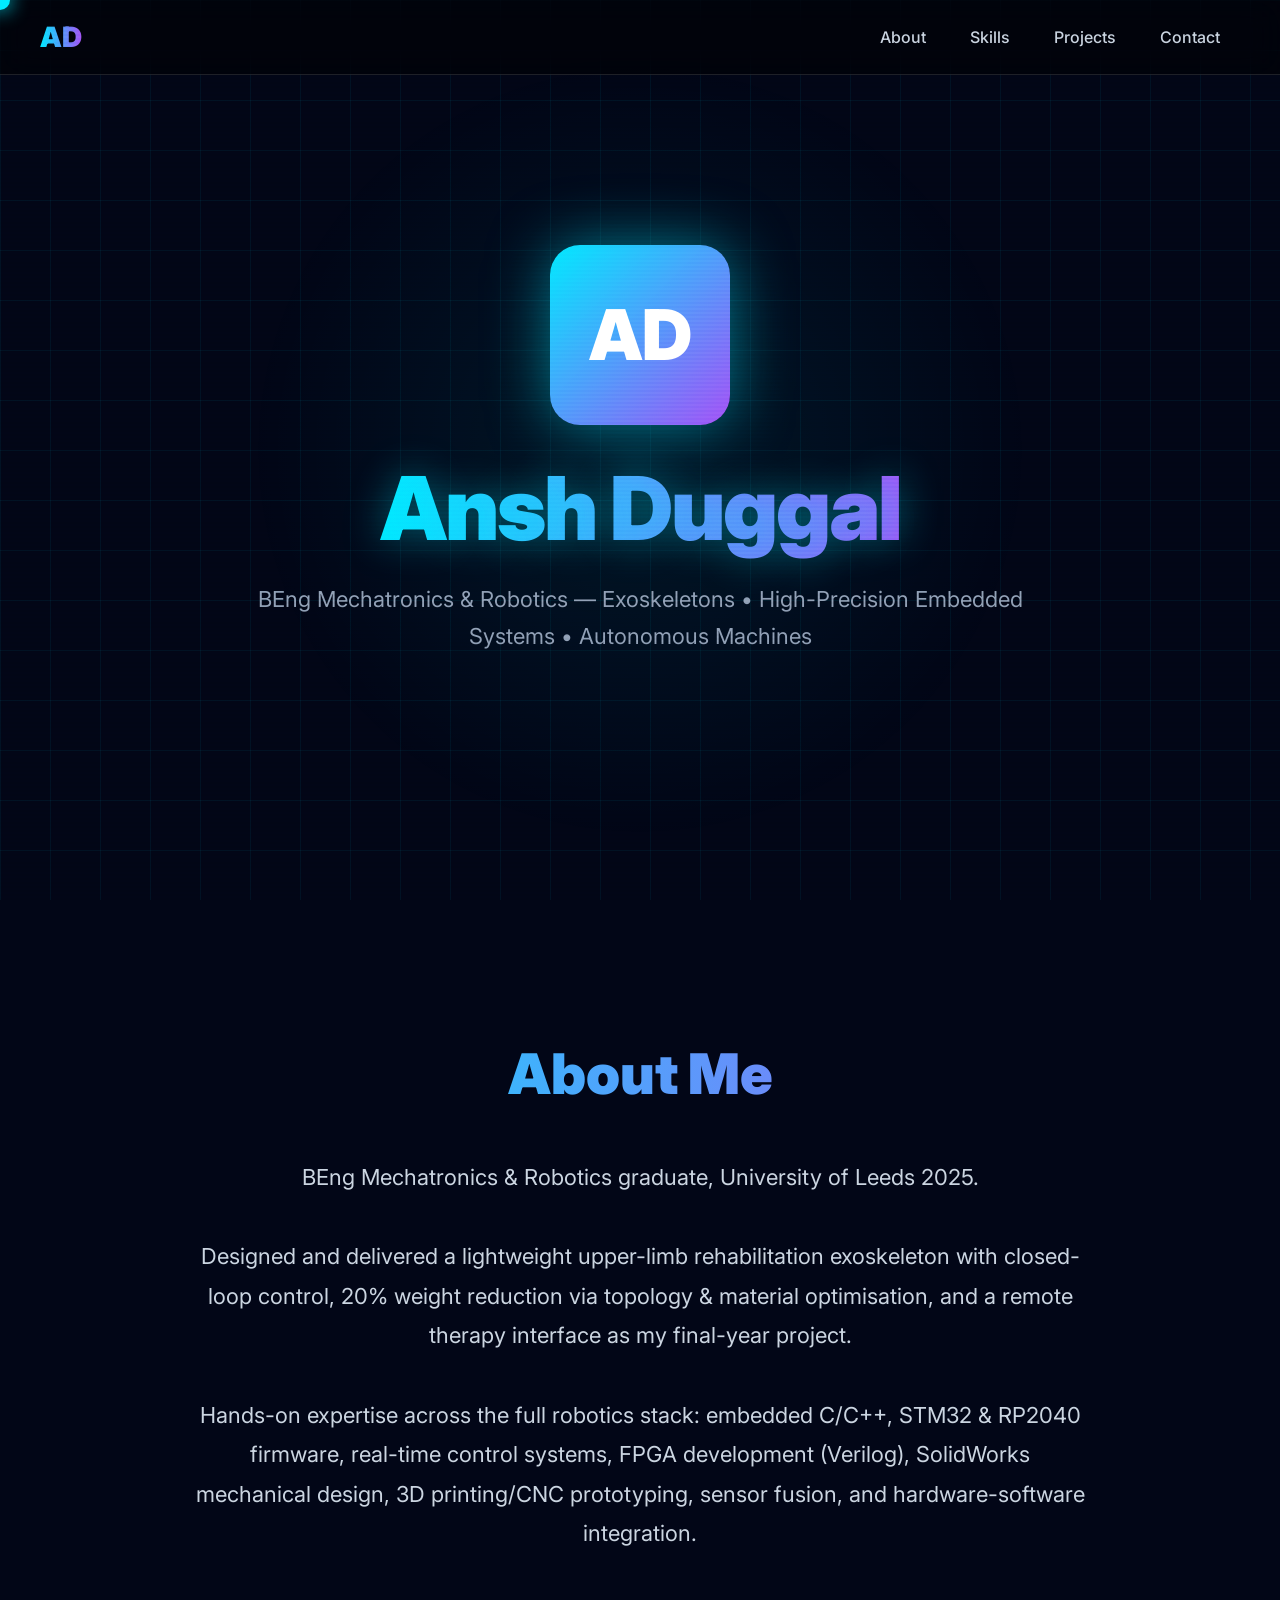
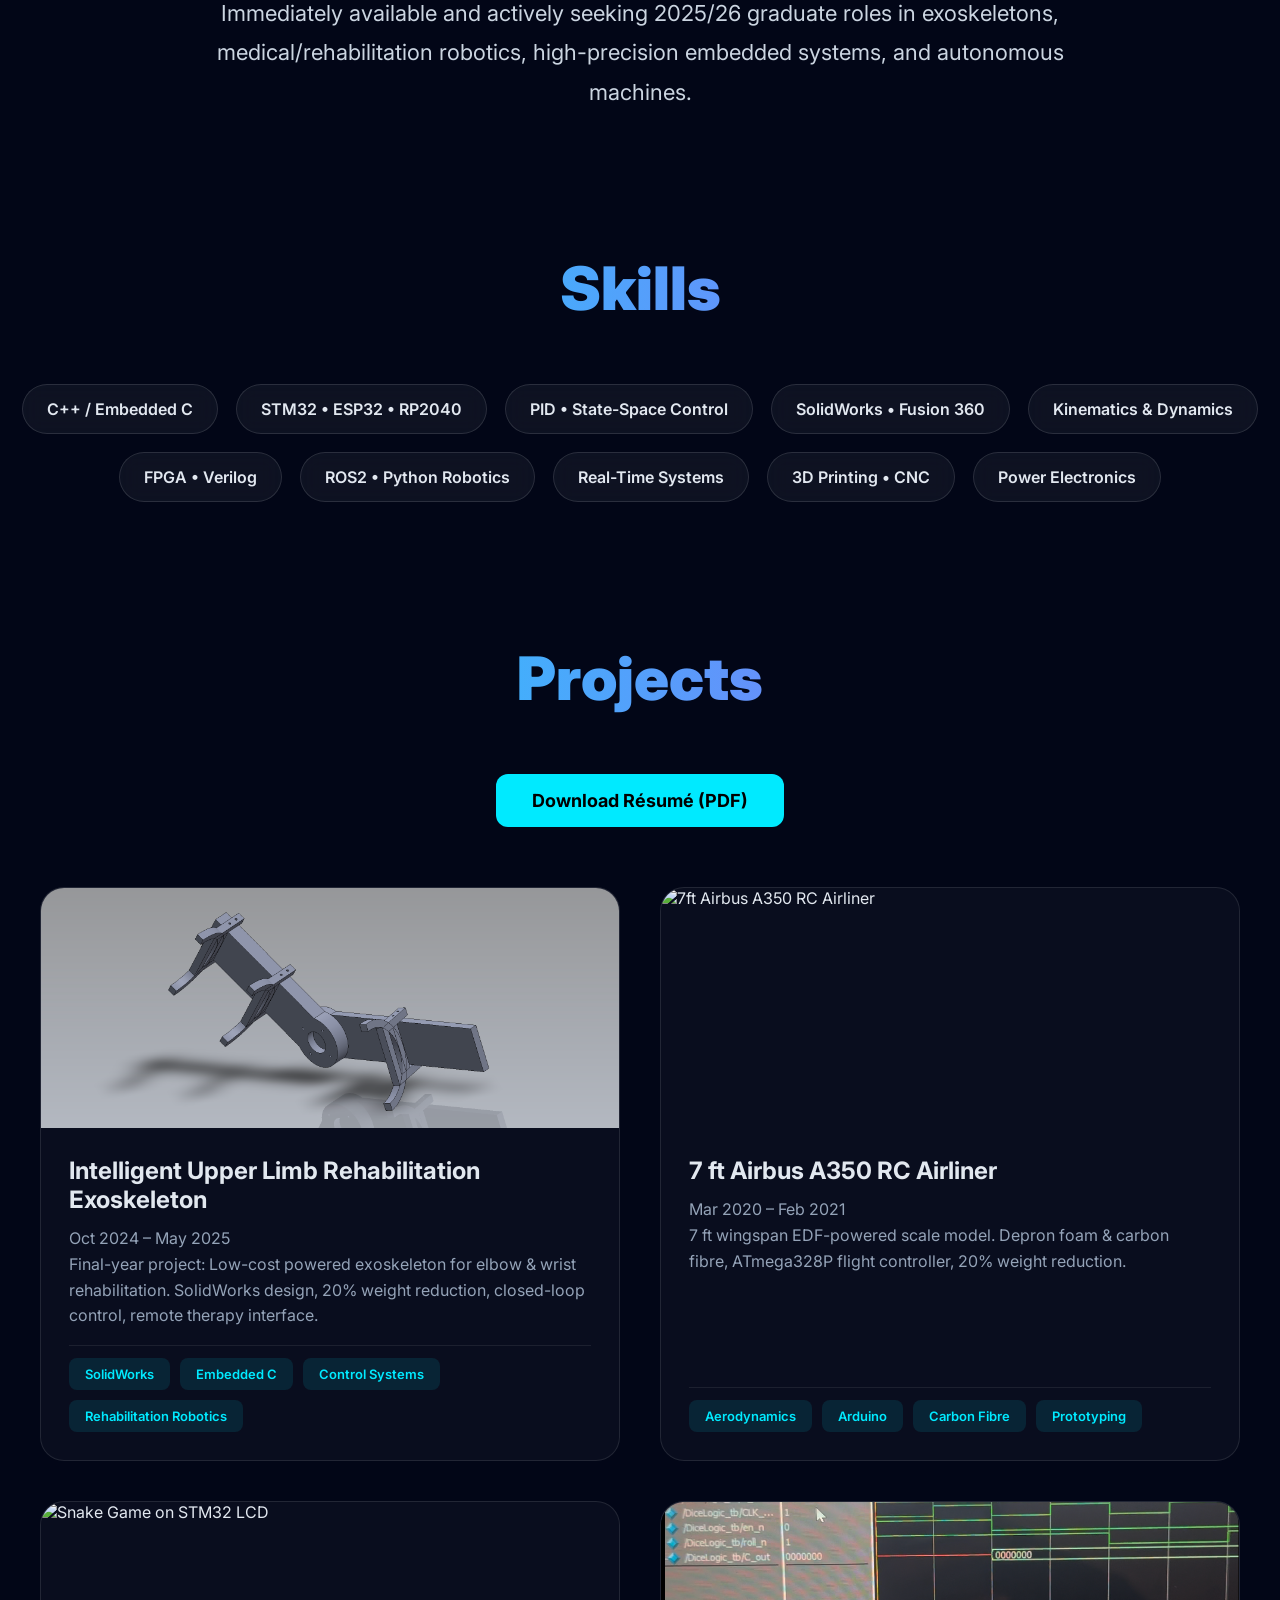
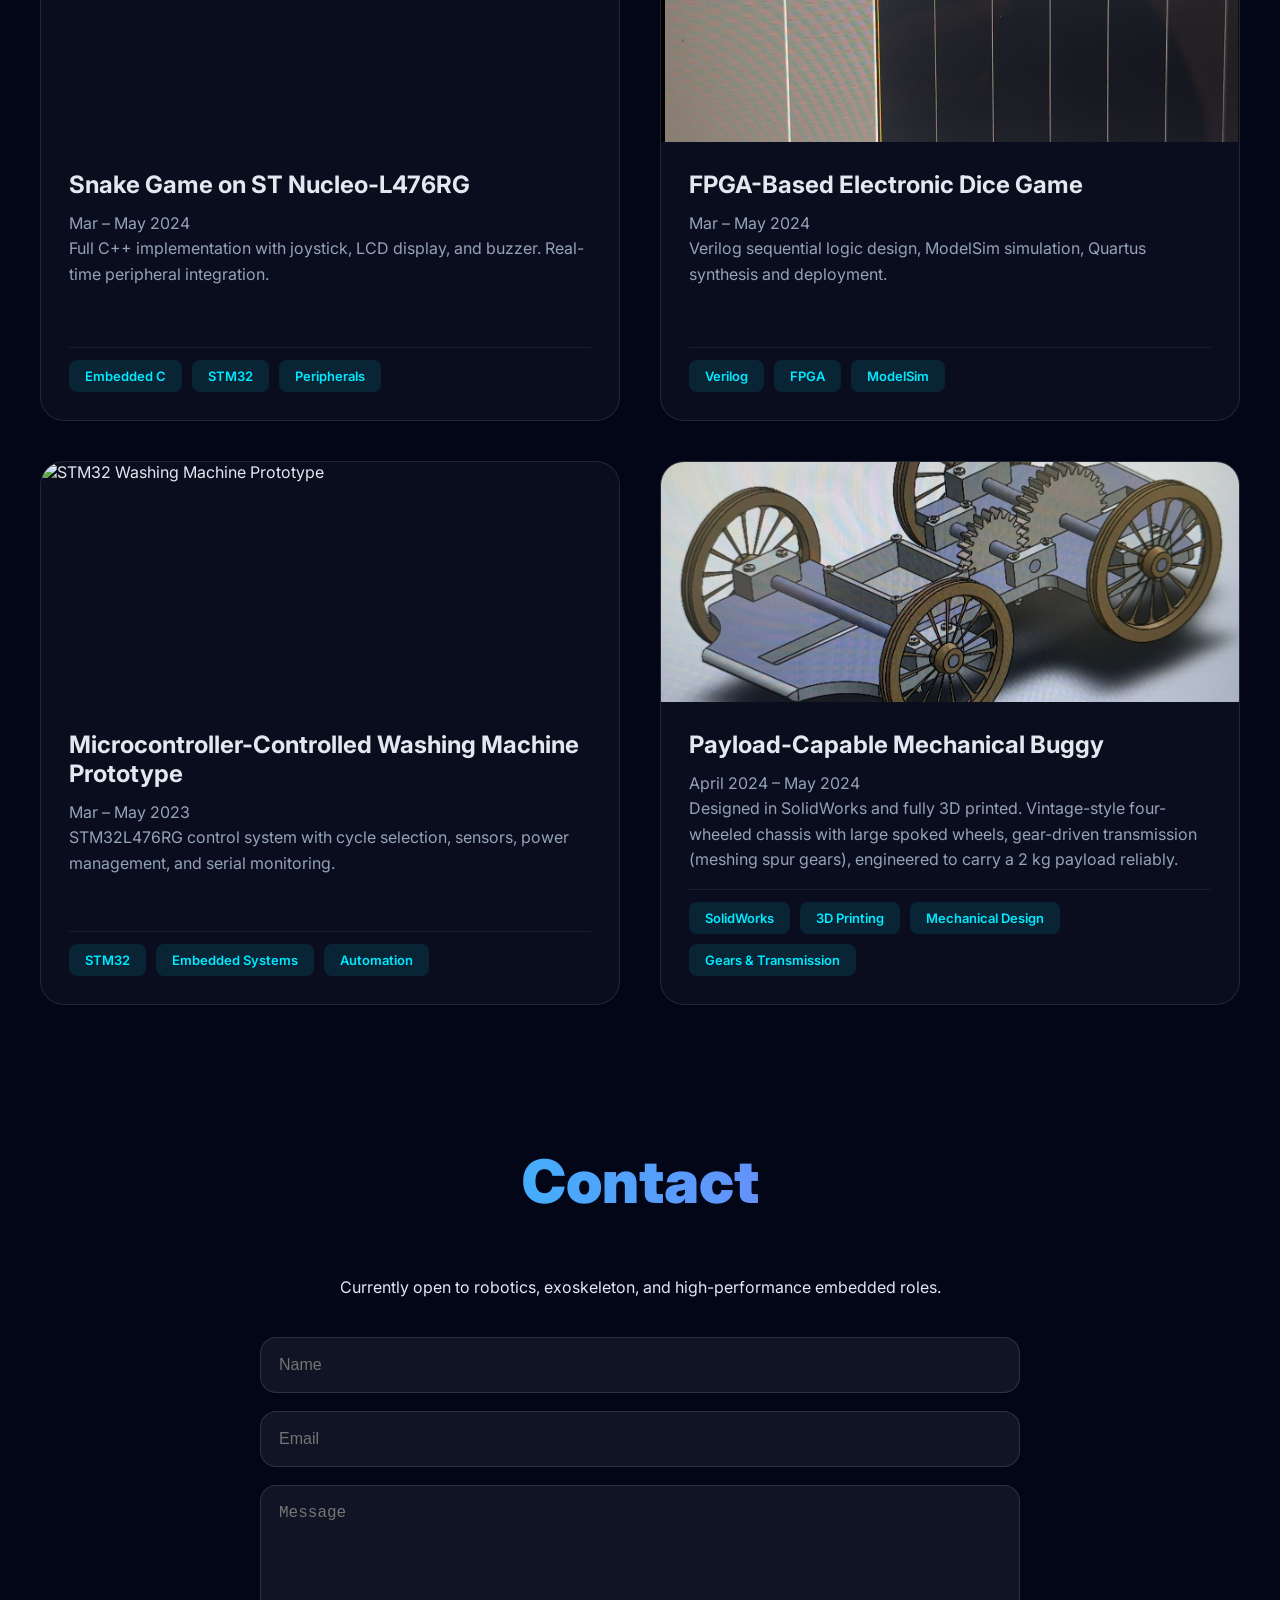
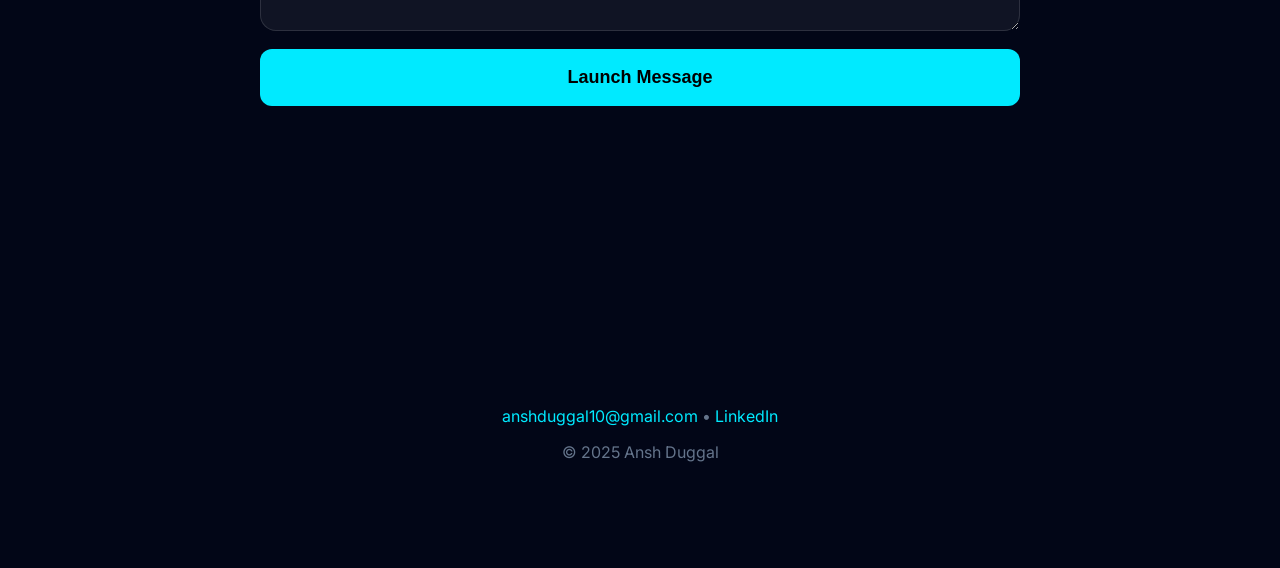
==== commit 2ee291ad: "Update index.html" ====
--- a/index.html
+++ b/index.html
@@ -4,14 +4,9 @@
   <meta charset="UTF-8" />
   <meta name="viewport" content="width=device-width, initial-scale=1.0"/>
   <title>Ansh Duggal- Mechatronics and Robotics</title>
-
   <link href="https://fonts.googleapis.com/css2?family=Inter:wght@300;400;600;700;900&display=swap" rel="stylesheet"/>
   <script src="https://cdn.jsdelivr.net/npm/@emailjs/browser@3/dist/email.min.js"></script>
   <script src="https://cdn.jsdelivr.net/npm/vanilla-tilt@1.8.1/dist/vanilla-tilt.min.js"></script>
-
-  <!-- 3D CINEMATIC ENGINE -->
-  <script type="module" src="main3d.js"></script>
-
   <style>
     :root {
       --accent: #00eaff;
@@ -21,159 +16,754 @@
       --border: rgba(255,255,255,0.12);
       --text: #e2e8f0;
     }
-
     * { margin:0; padding:0; box-sizing:border-box; }
-
     body {
       font-family: 'Inter', sans-serif;
       background: var(--bg);
       color: var(--text);
       overflow-x: hidden;
       cursor: none;
-      height: 600vh; /* cinematic scroll */
-    }
-
-    /* --- YOUR ENTIRE ORIGINAL CSS CONTINUES UNCHANGED --- */
+    }
+ 
+    /* PARTICLE CURSOR */
+    #cursor {
+      position: fixed;
+      width: 20px; height: 20px;
+      background: var(--accent);
+      border-radius: 50%;
+      pointer-events: none;
+      z-index: 9999;
+      box-shadow: 0 0 20px var(--accent);
+      transform: translate(-50%,-50%);
+      transition: transform 0.07s;
+    }
+    #cursor-trail {
+      position: fixed;
+      width: 6px; height: 6px;
+      background: var(--accent2);
+      border-radius: 50%;
+      pointer-events: none;
+      z-index: 9998;
+      opacity: 0.6;
+    }
+ 
+    /* BACKGROUND GRID + PARALLAX */
+    .bg-grid {
+      position: fixed; inset: 0; z-index: -3;
+      background-image:
+        linear-gradient(rgba(0,234,255,0.06) 1px, transparent 1px),
+        linear-gradient(90deg, rgba(0,234,255,0.06) 1px, transparent 1px);
+      background-size: 50px 50px;
+      animation: grid 60s linear infinite;
+    }
+    @keyframes grid { from { transform: translate(0,0); } to { transform: translate(50px,50px); } }
+ 
+    .parallax-layer {
+      position: fixed; inset: 0; pointer-events: none; z-index: -2;
+      background: radial-gradient(circle at var(--x,50%) var(--y,50%), rgba(0,234,255,0.2), transparent 50%);
+      opacity: 0.4;
+    }
+ 
+    /* SCANLINES + GRAIN */
+    .scanlines {
+      position: fixed; inset: 0; pointer-events: none; z-index: 999;
+      background: repeating-linear-gradient(0deg, rgba(0,0,0,0.05), rgba(0,0,0,0.05) 2px, transparent 2px, transparent 4px);
+      mix-blend-mode: overlay;
+    }
+ 
+    /* NAVBAR */
+    nav {
+      position: fixed; top: 0; left: 0; width: 100%; padding: 20px 40px;
+      display: flex; justify-content: space-between; align-items: center;
+      backdrop-filter: blur(16px);
+      background: rgba(0,0,0,0.5);
+      border-bottom: 1px solid var(--border);
+      z-index: 998;
+    }
+    nav a {
+      color: #cbd5e1; text-decoration: none; margin: 0 20px; font-weight: 500;
+      position: relative;
+      transition: 0.3s;
+    }
+    nav a::after {
+      content: ''; position: absolute; width: 0; height: 2px;
+      background: var(--accent); left: 0; bottom: -6px;
+      transition: 0.4s;
+    }
+    nav a:hover { color: var(--accent); }
+    nav a:hover::after { width: 100%; }
+ 
+    /* HERO */
+    .hero {
+      height: 100vh; display: flex; flex-direction: column; justify-content: center; align-items: center;
+      text-align: center; position: relative;
+      padding: 0 20px;
+    }
+    .avatar {
+      width: 180px; height: 180px; border-radius: 30px;
+      background: linear-gradient(135deg, var(--accent), var(--accent2));
+      display: flex; align-items: center; justify-content: center;
+      font-size: 70px; font-weight: 900; color: white;
+      box-shadow: 0 0 60px rgba(0,234,255,0.5);
+      animation: float 6s ease-in-out infinite;
+      margin-bottom: 30px;
+    }
+    @keyframes float { 0%,100% { transform: translateY(0); } 50% { transform: translateY(-20px); } }
+ 
+    .hero h1 {
+      font-size: 88px; font-weight: 900; letter-spacing: -2px;
+      background: linear-gradient(90deg, var(--accent), var(--accent2));
+      -webkit-background-clip: text; background-clip: text;
+      color: transparent;
+      text-shadow: 0 0 40px rgba(0,234,255,0.4);
+    }
+    .hero p {
+      max-width: 840px; font-size: 22px; line-height: 1.7; color: #94a3b8; margin-top: 20px;
+    }
+ 
+    /* SECTION TITLES */
+    .section-title {
+      text-align: center; font-size: 60px; font-weight: 900; margin: 140px 0 60px;
+      background: linear-gradient(90deg, var(--accent), var(--accent2));
+      -webkit-background-clip: text; color: transparent;
+      opacity: 0; transform: translateY(40px);
+      transition: all 1.2s cubic-bezier(0.22,1,0.36,1);
+    }
+    .section-title.visible { opacity: 1; transform: translateY(0); }
+ 
+    /* SKILLS */
+    .skills {
+      max-width: 1300px; margin: 0 auto; display: flex; flex-wrap: wrap; gap: 18px; justify-content: center;
+    }
+    .chip {
+      padding: 14px 24px; border-radius: 50px; background: var(--glass);
+      border: 1px solid var(--border); font-weight: 600; backdrop-filter: blur(10px);
+      transition: all 0.4s cubic-bezier(0.175, 0.885, 0.32, 1.275);
+      cursor: default;
+    }
+    .chip:hover {
+      background: var(--accent);
+      color: #000;
+      transform: translateY(-10px) scale(1.1);
+      box-shadow: 0 20px 40px rgba(0,234,255,0.4);
+    }
+ /* PROJECTS CONTAINER */
+.projects {
+  max-width: 1400px;
+  margin: 0 auto;
+  padding: 0 40px;
+  display: grid;
+  grid-template-columns: repeat(auto-fill, minmax(380px, 1fr));
+  gap: 40px;
+}
+
+/* INDIVIDUAL PROJECT CARD */
+.project {
+  background: rgba(255, 255, 255, 0.03);
+  border-radius: 24px;
+  overflow: hidden;
+  border: 1px solid rgba(255, 255, 255, 0.1);
+  transition: all 0.6s cubic-bezier(0.22, 1, 0.36, 1);
+  cursor: pointer;
+  display: flex;
+  flex-direction: column;
+  position: relative;
+  height: auto;                    /* ← flexible height */
+  min-height: 520px;               /* ← minimum for visual balance */
+}
+
+.project:hover {
+  transform: translateY(-20px);
+  border-color: var(--accent);
+  box-shadow: 0 40px 100px rgba(0, 234, 255, 0.25);
+  z-index: 25;                     /* hovered card stays on top */
+}
+
+/* Make entire card clickable (image + content) */
+.thumb,
+.thumb img,
+.project-content,
+.project-content * {
+  pointer-events: none;            /* clicks pass through to .project */
+}
+
+/* THUMBNAIL */
+.thumb {
+  height: 240px;
+  overflow: hidden;
+  position: relative;
+  flex-shrink: 0;                  /* never shrinks */
+}
+
+.thumb img {
+  width: 100%;
+  height: 100%;
+  object-fit: cover;
+  transition: transform 0.8s ease;
+}
+
+.project:hover .thumb img {
+  transform: scale(1.15);
+}
+
+/* CONTENT AREA */
+.project-content {
+  padding: 28px;
+  flex: 1;
+  display: flex;
+  flex-direction: column;
+  min-height: 220px;               /* ensures space for tags even on short cards */
+}
+
+.project h3 {
+  font-size: 24px;
+  margin-bottom: 12px;
+  font-weight: 700;
+}
+
+.project p {
+  color: #94a3b8;
+  line-height: 1.6;
+  margin-bottom: 16px;             /* slightly reduced to give tags more room */
+  flex-grow: 1;                    /* expands if needed */
+}
+
+/* TAGS - Always at bottom, never cut off */
+.tags {
+  display: flex;
+  gap: 10px;
+  flex-wrap: wrap;
+  margin-top: auto;                /* ← pushes tags to the very bottom */
+  padding-top: 12px;
+  border-top: 1px solid rgba(255,255,255,0.08); /* optional subtle separator */
+}
+
+.tag {
+  padding: 8px 16px;
+  background: rgba(0, 234, 255, 0.1);
+  color: var(--accent);
+  border-radius: 8px;
+  font-size: 13px;
+  font-weight: 600;
+  transition: 0.3s;
+}
+
+.tag:hover {
+  background: var(--accent);
+  color: #000;
+}
+ 
+    /* CONTACT */
+    .contact {
+      max-width: 800px; margin: 0 auto 200px; padding: 0 20px; text-align: center;
+    }
+    .contact form {
+      display: grid; gap: 18px; margin-top: 40px;
+    }
+    .contact input, .contact textarea {
+      padding: 18px; border-radius: 16px; background: rgba(255,255,255,0.06);
+      border: 1px solid var(--border); color: white; font-size: 16px;
+      transition: 0.3s;
+    }
+    .contact input:focus, .contact textarea:focus {
+      outline: none; border-color: var(--accent); box-shadow: 0 0 30px rgba(0,234,255,0.3);
+    }
+    .btn-primary {
+      padding: 18px 40px; background: var(--accent); color: #000;
+      border: none; border-radius: 12px; font-weight: 700; font-size: 18px;
+      cursor: pointer; transition: 0.4s;
+    }
+    .btn-primary:hover {
+      background: var(--accent2); color: white;
+      transform: translateY(-6px);
+      box-shadow: 0 20px 40px rgba(168,85,247,0.5);
+    }
+ 
+    footer {
+      text-align: center; padding: 100px 20px; color: #64748b;
+    }
+    footer a { color: var(--accent); text-decoration: none; }
+
+    /* PROJECT MODAL - IMPROVED ANIMATION */
+    /* PROJECT MODAL - IMPROVED ANIMATION */
+.modal {
+  display: none;
+  position: fixed;
+  inset: 0;
+  z-index: 9999;
+  background: rgba(2,6,23,0.98);
+  backdrop-filter: blur(16px);
+  align-items: center;
+  justify-content: center;
+  padding: 20px;
+
+  opacity: 0;                                  /* Start invisible */
+  pointer-events: none;
+  transition: opacity 0.85s cubic-bezier(0.23,1,0.32,1);  /* Smooth fade for background */
+}
+
+.modal.active {
+  display: flex;
+  opacity: 1;
+  pointer-events: auto;
+}
+
+.modal-content {
+  background: rgba(255,255,255,0.06);
+  border: 1px solid rgba(0,234,255,0.3);
+  border-radius: 28px;
+  max-width: 920px;
+  width: 100%;
+  max-height: 92vh;
+  overflow-y: auto;
+  padding: 50px;
+  position: relative;
+  pointer-events: auto;
+  box-shadow:
+    0 30px 100px rgba(0,234,255,0.25),
+    0 0 120px rgba(168,85,247,0.15),
+    inset 0 0 60px rgba(0,234,255,0.08);
+
+  /* Smooth cinematic entrance */
+  transform: scale(0.88) translateY(60px) rotateX(8deg);
+  opacity: 0;
+  transition: all 0.85s cubic-bezier(0.22,1,0.36,1);
+  transform-origin: center bottom;
+}
+
+.modal.active .modal-content {
+  transform: scale(1) translateY(0) rotateX(0deg);
+  opacity: 1;
+}
+
+/* Smooth exit - both content AND background fade together */
+.modal.closing {
+  opacity: 0;  /* ← triggers background fade-out */
+}
+
+.modal.closing .modal-content {
+  transform: scale(0.92) translateY(60px) rotateX(8deg);
+  opacity: 0;
+}
+
+/* Smaller, refined close button */
+.modal-close {
+  position: absolute;
+  top: 20px;
+  right: 28px;
+  font-size: 36px;
+  width: 48px;
+  height: 48px;
+  line-height: 44px;
+  color: var(--accent);
+  background: none;
+  border: none;
+  cursor: pointer;
+  opacity: 0.7;
+  transition: all 0.3s ease;
+}
+
+.modal-close:hover {
+  transform: scale(1.3) rotate(90deg);
+  opacity: 1;
+}
+
+.modal h3 {
+  font-size: 42px;
+  margin-bottom: 20px;
+  font-weight: 900;
+  background: linear-gradient(90deg,var(--accent),var(--accent2));
+  -webkit-background-clip: text;
+  color: transparent;
+}
+
+.modal p, .modal li {
+  font-size: 18px;
+  line-height: 1.9;
+  color: #e2e8f0;
+}
+
+.modal ul {
+  margin: 28px 0;
+  padding-left: 36px;
+}
+
+.modal li {
+  margin: 16px 0;
+}
+    #cursor, .cursor-trail {
+      z-index: 99999 !important;
+    }
   </style>
 </head>
-
 <body>
-
-<!-- 3D SCENE -->
-<div id="three-container" style="position:fixed; inset:0; z-index:-5;"></div>
-
-<div id="cursor"></div>
-<div class="bg-grid"></div>
-<div class="parallax-layer"></div>
-<div class="scanlines"></div>
-
-<!-- NAVBAR -->
-<nav>
-  <div style="font-size:28px; font-weight:900; background:linear-gradient(90deg,var(--accent),var(--accent2)); -webkit-background-clip:text; color:transparent;">AD</div>
-  <div>
-    <a href="#about">About</a>
-    <a href="#skills">Skills</a>
-    <a href="#projects">Projects</a>
-    <a href="#contact">Contact</a>
-  </div>
-</nav>
-
-<!-- HERO -->
-<section class="hero" id="about">
-  <div class="avatar">AD</div>
-  <h1>Ansh Duggal</h1>
-  <p>BEng Mechatronics & Robotics — Exoskeletons • High-Precision Embedded Systems • Autonomous Machines</p>
-</section>
-
-<!-- ABOUT -->
-<section style="max-width:1100px; margin:0 auto; padding:0 40px; text-align:center; margin-bottom:140px;">
-  <h2 class="section-title" style="font-size:56px; margin-bottom:50px;">About Me</h2>
-  <p style="font-size:22px; line-height:1.8; color:#cbd5e1; max-width:900px; margin:0 auto;">
-    BEng Mechatronics & Robotics graduate, University of Leeds 2025.
-    Designed and delivered a lightweight upper-limb rehabilitation exoskeleton with closed-loop control, 20% weight reduction via topology & material optimisation.
-  </p>
-</section>
-
-<!-- SKILLS -->
-<h2 class="section-title" id="skills">Skills</h2>
-<div class="skills">
-  <span class="chip">C++ / Embedded C</span>
-  <span class="chip">STM32 • ESP32 • RP2040</span>
-  <span class="chip">PID • State-Space Control</span>
-  <span class="chip">SolidWorks • Fusion 360</span>
-  <span class="chip">Kinematics & Dynamics</span>
-  <span class="chip">FPGA • Verilog</span>
-  <span class="chip">ROS2 • Python Robotics</span>
-  <span class="chip">Real-Time Systems</span>
-  <span class="chip">3D Printing • CNC</span>
-  <span class="chip">Power Electronics</span>
+ 
+  <div id="cursor"></div>
+  <div class="bg-grid"></div>
+  <div class="parallax-layer"></div>
+  <div class="scanlines"></div>
+ 
+  <!-- NAVBAR -->
+  <nav>
+    <div style="font-size:28px; font-weight:900; background:linear-gradient(90deg,var(--accent),var(--accent2)); -webkit-background-clip:text; color:transparent;">AD</div>
+    <div>
+      <a href="#about">About</a>
+      <a href="#skills">Skills</a>
+      <a href="#projects">Projects</a>
+      <a href="#contact">Contact</a>
+    </div>
+  </nav>
+ 
+  <!-- HERO -->
+  <section class="hero" id="about">
+    <div class="avatar">AD</div>
+    <h1>Ansh Duggal</h1>
+    <p>BEng Mechatronics & Robotics — Exoskeletons • High-Precision Embedded Systems • Autonomous Machines</p>
+  </section>
+
+  <!-- DETAILED ABOUT SECTION -->
+  <section style="max-width: 1100px; margin: 0 auto; padding: 0 40px; text-align: center; margin-bottom: 140px;">
+    <h2 class="section-title" style="font-size: 56px; margin-bottom: 50px;">
+      About Me
+    </h2>
+    <p style="font-size: 22px; line-height: 1.8; color: #cbd5e1; max-width: 900px; margin: 0 auto;">
+      BEng Mechatronics & Robotics graduate, University of Leeds 2025.<br><br>
+      Designed and delivered a lightweight upper-limb rehabilitation exoskeleton with closed-loop control, 20% weight reduction via topology & material optimisation, and a remote therapy interface as my final-year project.<br><br>
+      Hands-on expertise across the full robotics stack: embedded C/C++, STM32 & RP2040 firmware, real-time control systems, FPGA development (Verilog), SolidWorks mechanical design, 3D printing/CNC prototyping, sensor fusion, and hardware-software integration.<br><br>
+      Immediately available and actively seeking 2025/26 graduate roles in exoskeletons, medical/rehabilitation robotics, high-precision embedded systems, and autonomous machines.
+    </p>
+  </section>
+
+  <!-- SKILLS -->
+  <h2 class="section-title" id="skills">Skills</h2>
+  <div class="skills">
+    <span class="chip">C++ / Embedded C</span>
+    <span class="chip">STM32 • ESP32 • RP2040</span>
+    <span class="chip">PID • State-Space Control</span>
+    <span class="chip">SolidWorks • Fusion 360</span>
+    <span class="chip">Kinematics & Dynamics</span>
+    <span class="chip">FPGA • Verilog</span>
+    <span class="chip">ROS2 • Python Robotics</span>
+    <span class="chip">Real-Time Systems</span>
+    <span class="chip">3D Printing • CNC</span>
+    <span class="chip">Power Electronics</span>
+  </div>
+ 
+  <!-- PROJECTS -->
+  <h2 class="section-title" id="projects">Projects</h2>
+ 
+  <!-- RESUME DOWNLOAD BUTTON -->
+  <div style="text-align: center; margin-bottom: 60px;">
+    <a href="resume.pdf" target="_blank" class="btn-primary" style="display: inline-block; padding: 16px 36px; font-size: 18px; text-decoration: none;">
+      Download Résumé (PDF)
+    </a>
+  </div>
+ 
+  <div class="projects">
+ 
+    <!-- 1. EXOSKELETON -->
+    <div class="project" data-tilt data-tilt-max="5" data-tilt-speed="400" onclick="openModal('modal-exo')">
+      <div class="thumb">
+        <img src="exo_main.jpg" alt="Upper Limb Rehabilitation Exoskeleton">
+      </div>
+      <div class="project-content">
+        <h3>Intelligent Upper Limb Rehabilitation Exoskeleton</h3>
+        <p>Oct 2024 – May 2025<br>Final-year project: Low-cost powered exoskeleton for elbow & wrist rehabilitation. SolidWorks design, 20% weight reduction, closed-loop control, remote therapy interface.</p>
+        <div class="tags">
+          <span class="tag">SolidWorks</span>
+          <span class="tag">Embedded C</span>
+          <span class="tag">Control Systems</span>
+          <span class="tag">Rehabilitation Robotics</span>
+        </div>
+      </div>
+    </div>
+ 
+    <!-- 2. A350 -->
+    <div class="project" data-tilt data-tilt-max="5" data-tilt-speed="400" onclick="openModal('modal-a350')">
+      <div class="thumb">
+        <img src="plane.jpg" alt="7ft Airbus A350 RC Airliner">
+      </div>
+      <div class="project-content">
+        <h3>7 ft Airbus A350 RC Airliner</h3>
+        <p>Mar 2020 – Feb 2021<br>7 ft wingspan EDF-powered scale model. Depron foam & carbon fibre, ATmega328P flight controller, 20% weight reduction.</p>
+        <div class="tags">
+          <span class="tag">Aerodynamics</span>
+          <span class="tag">Arduino</span>
+          <span class="tag">Carbon Fibre</span>
+          <span class="tag">Prototyping</span>
+        </div>
+      </div>
+    </div>
+ 
+    <!-- 3. SNAKE GAME -->
+    <div class="project" data-tilt data-tilt-max="5" data-tilt-speed="400" onclick="openModal('modal-snake')">
+      <div class="thumb">
+        <img src="snake.jpg" alt="Snake Game on STM32 LCD">
+      </div>
+      <div class="project-content">
+        <h3>Snake Game on ST Nucleo-L476RG</h3>
+        <p>Mar – May 2024<br>Full C++ implementation with joystick, LCD display, and buzzer. Real-time peripheral integration.</p>
+        <div class="tags">
+          <span class="tag">Embedded C</span>
+          <span class="tag">STM32</span>
+          <span class="tag">Peripherals</span>
+        </div>
+      </div>
+    </div>
+ 
+    <!-- 4. FPGA DICE -->
+    <div class="project" data-tilt data-tilt-max="5" data-tilt-speed="400" onclick="openModal('modal-dice')">
+      <div class="thumb">
+        <img src="fpga.jpg" alt="FPGA Electronic Dice Game">
+      </div>
+      <div class="project-content">
+        <h3>FPGA-Based Electronic Dice Game</h3>
+        <p>Mar – May 2024<br>Verilog sequential logic design, ModelSim simulation, Quartus synthesis and deployment.</p>
+        <div class="tags">
+          <span class="tag">Verilog</span>
+          <span class="tag">FPGA</span>
+          <span class="tag">ModelSim</span>
+        </div>
+      </div>
+    </div>
+ 
+    <!-- 5. WASHING MACHINE -->
+    <div class="project" data-tilt data-tilt-max="5" data-tilt-speed="400" onclick="openModal('modal-washer')">
+      <div class="thumb">
+        <img src="washing_machine.jpg" alt="STM32 Washing Machine Prototype">
+      </div>
+      <div class="project-content">
+        <h3>Microcontroller-Controlled Washing Machine Prototype</h3>
+        <p>Mar – May 2023<br>STM32L476RG control system with cycle selection, sensors, power management, and serial monitoring.</p>
+        <div class="tags">
+          <span class="tag">STM32</span>
+          <span class="tag">Embedded Systems</span>
+          <span class="tag">Automation</span>
+        </div>
+      </div>
+    </div>
+ 
+      <!-- 6: MECHANICAL BUGGY -->
+    <div class="project" data-tilt data-tilt-max="5" data-tilt-speed="400" onclick="openModal('modal-buggy')">
+      <div class="thumb">
+        <img src="buggy.jpg" alt="3D Printed Mechanical Buggy with 2kg Payload Capacity">
+      </div>
+      <div class="project-content">
+        <h3>Payload-Capable Mechanical Buggy</h3>
+        <p>April 2024 – May 2024<br>Designed in SolidWorks and fully 3D printed. Vintage-style four-wheeled chassis with large spoked wheels, gear-driven transmission (meshing spur gears), engineered to carry a 2 kg payload reliably.</p>
+        <div class="tags">
+          <span class="tag">SolidWorks</span>
+          <span class="tag">3D Printing</span>
+          <span class="tag">Mechanical Design</span>
+          <span class="tag">Gears & Transmission</span>
+        </div>
+      </div>
+    </div>
+  </div>
+  <!-- ALL MODALS (unchanged content) -->
+<div class="modal" id="modal-exo">
+  <div class="modal-content">
+    <button class="modal-close" onclick="closeModal()">×</button>
+    <h3>Intelligent Upper Limb Rehabilitation Exoskeleton</h3>
+    <p><strong>Oct 2024 – May 2025 | Final-Year BEng Project, University of Leeds</strong></p>
+    <p>For my final-year project, I designed and delivered a low-cost, lightweight powered exoskeleton focused on elbow and wrist rehabilitation for stroke patients and individuals with upper-limb motor impairments.</p>
+    <ul>
+      <li>Conducted full mechanical design in SolidWorks: topology optimisation + strategic material selection (PLA, carbon fibre inserts, aluminium linkages) → achieved <strong>20% overall weight reduction</strong> while maintaining structural integrity under 5 kg load</li>
+      <li>Developed closed-loop position and force control algorithms in embedded C running on STM32, with real-time sensor fusion (IMUs + flex sensors)</li>
+      <li>Built a remote therapy interface (Python + serial communication) allowing clinicians to run automated movement assessments, log progress, and adjust therapy parameters remotely</li>
+      <li>3D-printed functional prototype with integrated actuation, tested joint range of motion and control accuracy</li>
+      <li>End-to-end ownership: concept → CAD → firmware → prototyping → testing → documentation</li>
+    </ul>
+  </div>
 </div>
-
-<!-- PROJECTS -->
-<h2 class="section-title" id="projects">Projects</h2>
-
-<div style="text-align:center; margin-bottom:60px;">
-  <a href="resume.pdf" target="_blank" class="btn-primary">Download Résumé (PDF)</a>
+ 
+<div class="modal" id="modal-a350">
+  <div class="modal-content">
+    <button class="modal-close" onclick="closeModal()">×</button>
+    <h3>7 ft Wingspan Airbus A350 RC Airliner</h3>
+    <p><strong>Mar 2020 – Feb 2021 | Personal Passion Project</strong></p>
+    <p>Designed, constructed, and successfully flew a 7 ft (2.1 m) wingspan EDF-powered scale model of the Airbus A350-900 — one of the largest and most detailed RC airliners built by a high-school student in India at the time.</p>
+    <ul>
+      <li>Full aerodynamic design and airframe construction using Depron foam reinforced with carbon fibre spars and fibreglass → <strong>20% weight reduction</strong> compared to traditional balsa builds</li>
+      <li>Custom flight controller based on ATmega328P (Arduino architecture) with full integration of ailerons, flaps, elevators, rudder, retracts, and dual 70 mm EDF units</li>
+      <li>Applied control surface mixing, expo tuning, and failsafe logic for stable maiden flight</li>
+      <li>Demonstrated advanced skills in prototyping, composite materials, systems integration, and applied aerodynamics from initial sketches to multiple successful flights</li>
+    </ul>
+  </div>
 </div>
-
-<div class="projects">
-
-<!-- PROJECT 1 -->
-<div class="project" onclick="openModal('modal-exo')">
-  <div class="thumb">
-    <img src="exo_main.jpg">
-  </div>
-  <div class="project-content">
-    <h3>Intelligent Upper Limb Rehabilitation Exoskeleton</h3>
-    <p>Final-year project: lightweight powered rehabilitation exoskeleton.</p>
+ 
+<div class="modal" id="modal-snake">
+  <div class="modal-content">
+    <button class="modal-close" onclick="closeModal()">×</button>
+    <h3>Snake Game on ST Nucleo-L476RG</h3>
+    <p><strong>Mar – May 2024 | Embedded Systems Course, University of Leeds</strong></p>
+    <p>Implemented the classic Snake game from scratch in C++ on bare-metal STM32L476RG — a complete real-time embedded application with zero external libraries.</p>
+    <ul>
+      <li>Integrated multiple peripherals simultaneously: 4-direction joystick for input, 16×2 LCD for graphics rendering, and buzzer for sound effects</li>
+      <li>Designed clean state-machine architecture with interrupt-driven controls and debouncing</li>
+      <li>Full firmware development cycle using Mbed/Keil Studio: writing drivers, memory management, timing optimisation, and thorough debugging</li>
+      <li>Delivered a responsive, polished game running at 60+ FPS on constrained hardware</li>
+    </ul>
   </div>
 </div>
-
-<!-- PROJECT 2 -->
-<div class="project" onclick="openModal('modal-a350')">
-  <div class="thumb">
-    <img src="plane.jpg">
-  </div>
-  <div class="project-content">
-    <h3>7 ft Airbus A350 RC Airliner</h3>
+ 
+<div class="modal" id="modal-dice">
+  <div class="modal-content">
+    <button class="modal-close" onclick="closeModal()">×</button>
+    <h3>FPGA-Based Electronic Dice Game</h3>
+    <p><strong>Mar – May 2024 | Digital Systems Course, University of Leeds</strong></p>
+    <p>Designed and implemented a fully functional 1–6 electronic dice roller entirely in Verilog HDL on an Intel FPGA development board.</p>
+    <ul>
+      <li>Created pseudo-random number generation using linear-feedback shift register (LFSR)</li>
+      <li>Built complete sequential logic: button debouncing, seven-segment display driver, roll animation, and hold state</li>
+      <li>Wrote modular testbenches in ModelSim to verify functionality at gate level before synthesis</li>
+      <li>Successfully synthesised, performed timing analysis in Quartus, and deployed on real hardware</li>
+    </ul>
   </div>
 </div>
-
-<!-- PROJECT 3 -->
-<div class="project" onclick="openModal('modal-snake')">
-  <div class="thumb">
-    <img src="snake.jpg">
-  </div>
-  <div class="project-content">
-    <h3>Snake Game on STM32</h3>
+ 
+<div class="modal" id="modal-washer">
+  <div class="modal-content">
+    <button class="modal-close" onclick="closeModal()">×</button>
+    <h3>Microcontroller-Controlled Washing Machine Prototype</h3>
+    <p><strong>Mar – May 2023 | Embedded Systems Course</strong></p>
+    <p>Designed and built a complete washing machine control system using the STM32L476RG microcontroller — simulating a real domestic appliance control panel.</p>
+    <ul>
+      <li>Implemented full feature set: wash cycle selection, water level sensing, temperature control, motor direction/speed control, and door lock safety interlock</li>
+      <li>Real-time serial monitoring interface for diagnostics and parameter tuning</li>
+      <li>Developed robust state machine handling timing, sensor inputs, and fault detection</li>
+      <li>Demonstrated strong embedded systems skills: peripheral configuration, interrupt handling, and hardware-software co-design</li>
+    </ul>
   </div>
 </div>
 
-<!-- PROJECT 4 -->
-<div class="project" onclick="openModal('modal-dice')">
-  <div class="thumb">
-    <img src="fpga.jpg">
-  </div>
-  <div class="project-content">
-    <h3>FPGA Dice Game</h3>
-  </div>
-</div>
-
-<!-- PROJECT 5 -->
-<div class="project" onclick="openModal('modal-washer')">
-  <div class="thumb">
-    <img src="washing_machine.jpg">
-  </div>
-  <div class="project-content">
-    <h3>STM32 Washing Machine</h3>
-  </div>
-</div>
-
-<!-- PROJECT 6 -->
-<div class="project" onclick="openModal('modal-buggy')">
-  <div class="thumb">
-    <img src="buggy.jpg">
-  </div>
-  <div class="project-content">
-    <h3>Mechanical Buggy</h3>
-  </div>
-</div>
-
-</div>
-
-<h2 class="section-title" id="contact">Contact</h2>
-<div class="contact">
-  <form id="contact-form">
-    <input type="text" name="name" placeholder="Name"/>
-    <input type="email" name="email" placeholder="Email"/>
-    <textarea name="message"></textarea>
-    <button class="btn-primary">Launch Message</button>
-  </form>
-</div>
-
-<footer>
-  <p>© 2025 Ansh Duggal</p>
-</footer>
-
+  <div class="modal" id="modal-buggy">
+    <div class="modal-content">
+      <button class="modal-close" onclick="closeModal()">×</button>
+      <h3>Payload-Capable Mechanical Buggy</h3>
+      <p><strong>April 2024 – May 2024 | Individual Design & 3D Printing Project</strong></p>
+      <p>Designed a vintage-style four-wheeled mechanical buggy in SolidWorks and fully 3D printed the complete assembly. The chassis features large spoked wheels, a central gear-driven transmission with meshing spur gears, and structural optimization to support a reliable 2 kg payload.</p>
+      <ul>
+        <li>Full mechanical design and assembly in SolidWorks including chassis frame, axles, bearing blocks, and gear train</li>
+        <li>Engineered for 2 kg payload capacity with focus on structural integrity and gear meshing efficiency</li>
+        <li>Complete 3D printing of all components, material selection, and post-processing for smooth operation</li>
+        <li>Exploded views, motion studies, and detailed BOM generated for fabrication</li>
+      </ul>
+    </div>
+  </div>
+  <!-- CONTACT -->
+  <h2 class="section-title" id="contact">Contact</h2>
+  <div class="contact">
+    <p>Currently open to robotics, exoskeleton, and high-performance embedded roles.</p>
+    <form id="contact-form">
+      <input type="text" name="name" placeholder="Name" required />
+      <input type="email" name="email" placeholder="Email" required />
+      <textarea name="message" rows="6" placeholder="Message" required></textarea>
+      <button class="btn-primary" type="submit">Launch Message</button>
+    </form>
+    <p id="form-status" style="margin-top:20px;"></p>
+  </div>
+ 
+  <footer>
+    <p><a href="mailto:ansh@duggal.dev">anshduggal10@gmail.com</a> • <a href="https://linkedin.com/in/anshduggal">LinkedIn</a></p>
+    <p style="margin-top:16px;">© 2025 Ansh Duggal</p>
+  </footer>
+ 
+  <script>
+    // === CUSTOM CURSOR ===
+    const cursor = document.getElementById('cursor');
+    const trail = document.createElement('div');
+    trail.className = 'cursor-trail';
+    document.body.appendChild(trail);
+ 
+    document.addEventListener('mousemove', e => {
+      cursor.style.left = e.clientX + 'px';
+      cursor.style.top = e.clientY + 'px';
+ 
+      const newTrail = document.createElement('div');
+      newTrail.className = 'cursor-trail';
+      newTrail.style.left = e.clientX + 'px';
+      newTrail.style.top = e.clientY + 'px';
+      document.body.appendChild(newTrail);
+      setTimeout(() => newTrail.remove(), 800);
+    });
+ 
+    // === PARALLAX LAYER FOLLOW MOUSE ===
+    document.addEventListener('mousemove', e => {
+      const layer = document.querySelector('.parallax-layer');
+      layer.style.setProperty('--x', e.clientX / window.innerWidth * 100 + '%');
+      layer.style.setProperty('--y', e.clientY / window.innerHeight * 100 + '%');
+    });
+ 
+    // === SCROLL REVEAL TITLES ===
+    const titles = document.querySelectorAll('.section-title');
+    const observer = new IntersectionObserver(entries => {
+      entries.forEach(entry => {
+        if (entry.isIntersecting) entry.target.classList.add('visible');
+      });
+    }, { threshold: 0.3 });
+ 
+    titles.forEach(t => observer.observe(t));
+ 
+    // === 3D TILT ON PROJECT CARDS ===
+    VanillaTilt.init(document.querySelectorAll("[data-tilt]"), {
+      max: 8,
+      speed: 400,
+      glare: true,
+      "max-glare": 0.3,
+    });
+
+    // === SMOOTH MODAL OPEN/CLOSE ===
+   function openModal(id) {
+  const modal = document.getElementById(id);
+  // First make it visible so the transition can start
+  modal.style.display = 'flex';
+  // Let the browser render the display change (tiny delay)
+  requestAnimationFrame(() => {
+    modal.classList.add('active');
+  });
+  document.body.style.overflow = 'hidden';
+}
+   function closeModal() {
+  document.querySelectorAll('.modal.active').forEach(modal => {
+    modal.classList.add('closing');
+    setTimeout(() => {
+      modal.classList.remove('active', 'closing');
+      modal.style.display = 'none';          // Hide only after fade completes
+      document.body.style.overflow = 'auto';
+    }, 850);  // Matches transition duration (0.85s)
+  });
+}
+    // Close modal when clicking outside content
+    document.querySelectorAll('.modal').forEach(modal => {
+      modal.addEventListener('click', function(e) {
+        if (e.target === modal) closeModal();
+      });
+    });
+    // Close with Escape key
+    document.addEventListener('keydown', function(e) {
+      if (e.key === 'Escape') closeModal();
+    });
+ 
+    emailjs.init("mmllGJ-sGdXW_WnEn");
+ 
+    document.getElementById('contact-form').addEventListener('submit', function(e) {
+      e.preventDefault();
+      const status = document.getElementById('form-status');
+      status.textContent = "Launching...";
+      status.style.color = "#94a3b8";
+ 
+      emailjs.sendForm('service_r8qo78y', 'template_aambkaj', this)
+        .then(() => {
+          status.style.color = "#00eaff";
+          status.textContent = "Message delivered. I’ll reply within 24h.";
+          this.reset();
+        }, (error) => {
+          console.log('EmailJS error:', error);
+          status.style.color = "#f87171";
+          status.textContent = "Failed. Email me directly: anshduggal10@gmail.com";
+        });
+    });
+  </script>
 </body>
 </html>
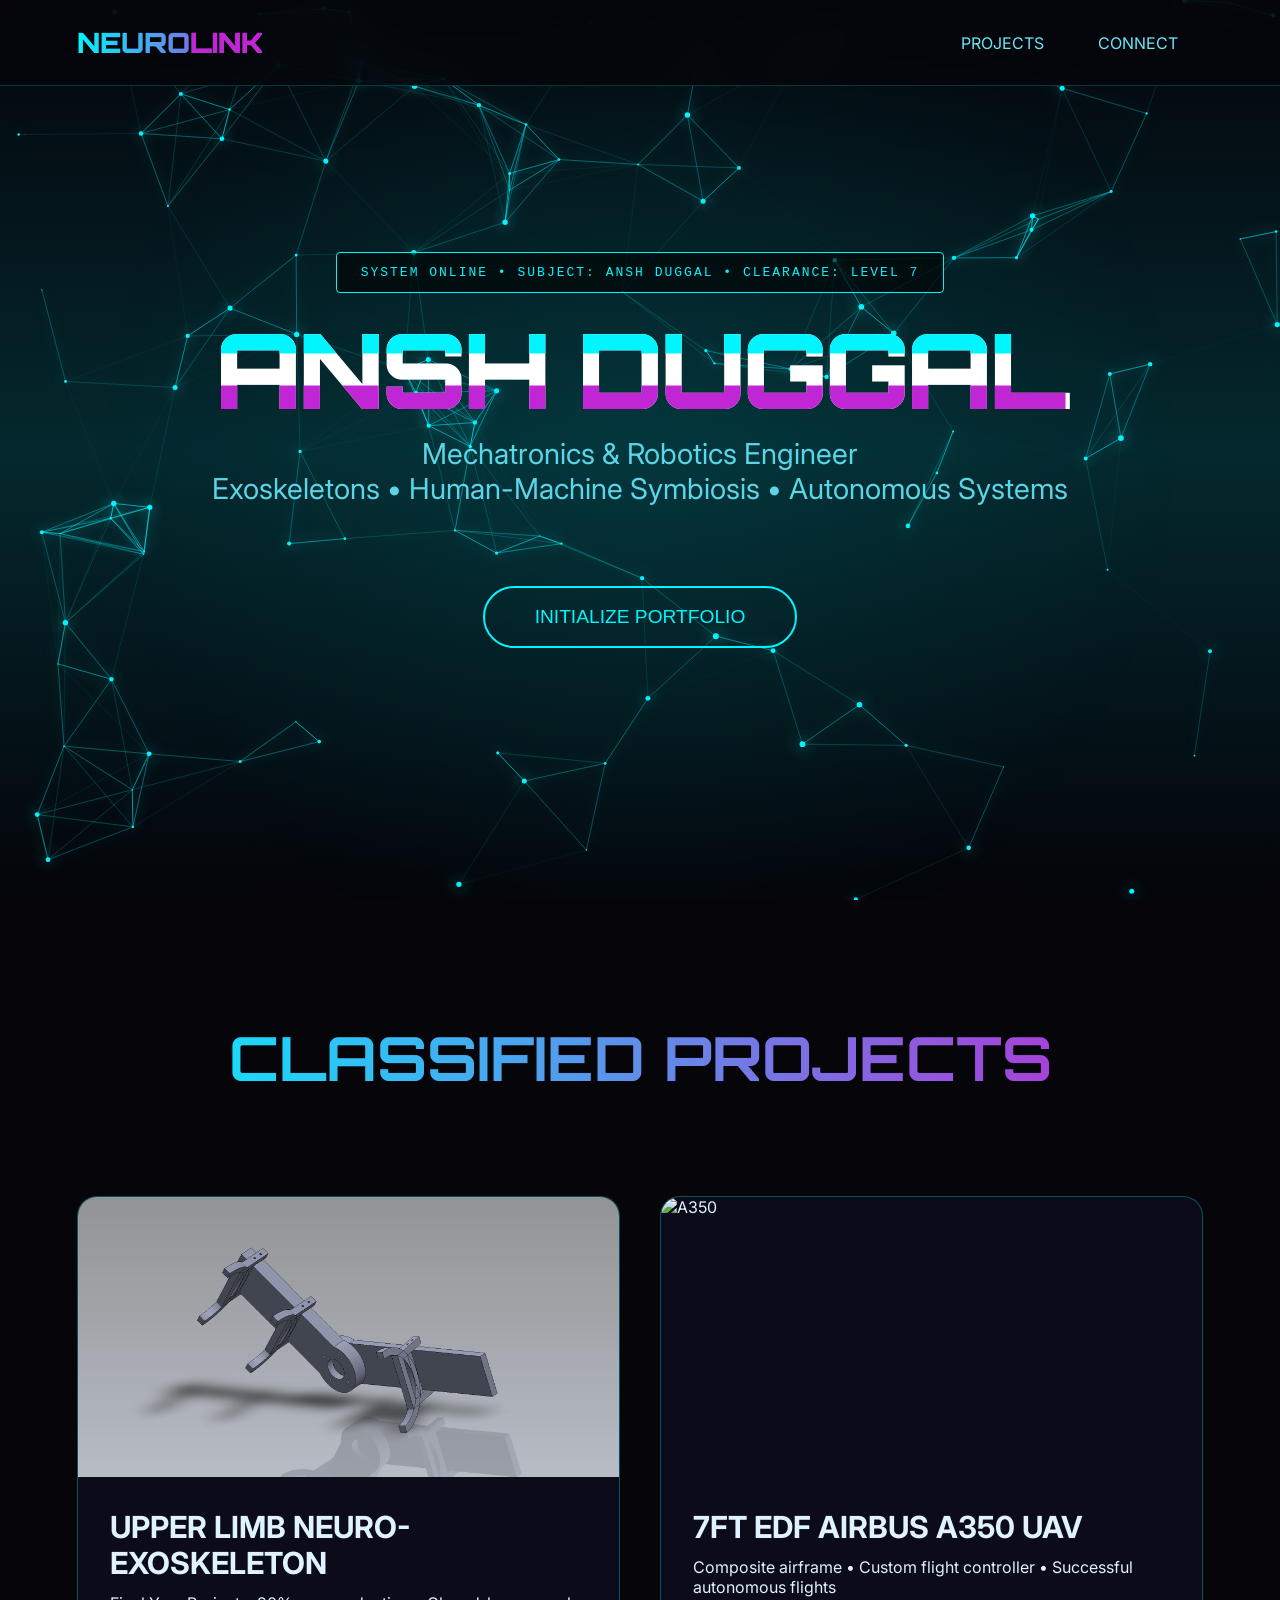
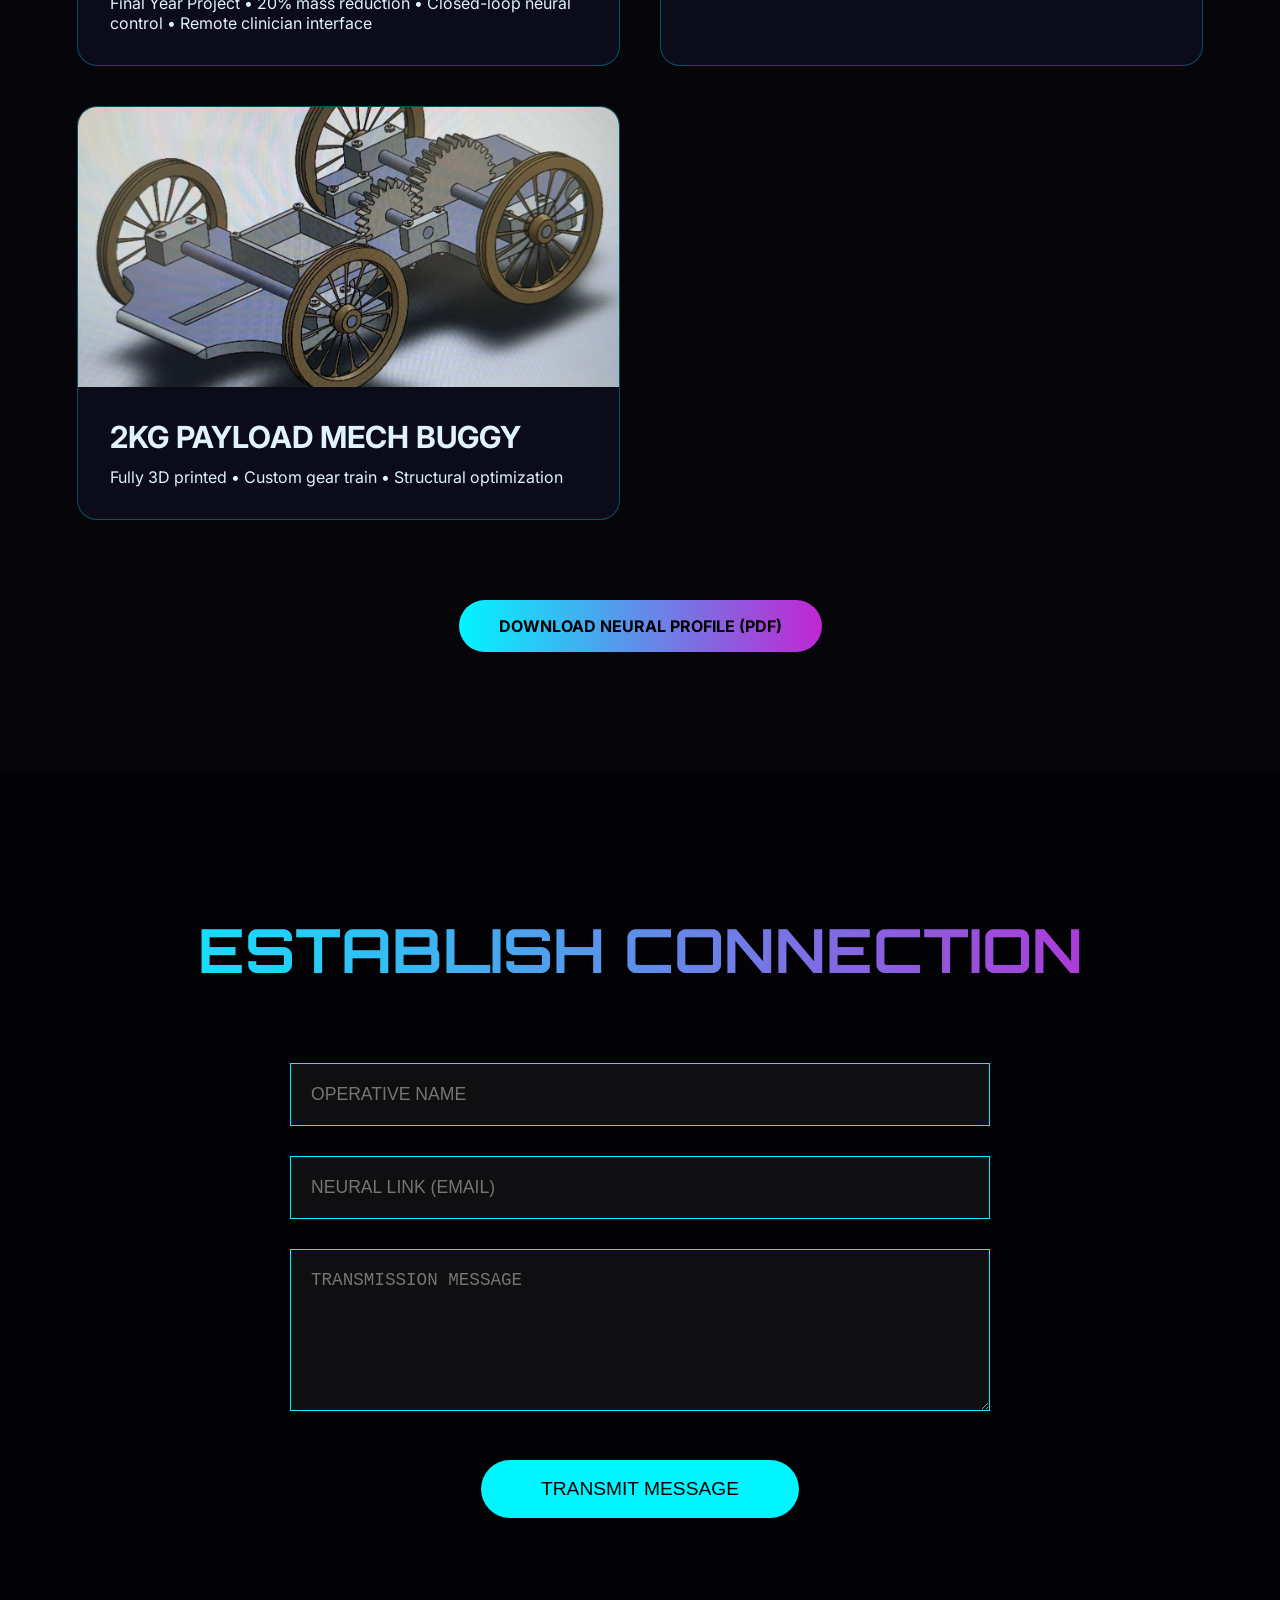
==== commit e5117970: "Update index.html" ====
--- a/index.html
+++ b/index.html
@@ -3,766 +3,365 @@
 <head>
   <meta charset="UTF-8" />
   <meta name="viewport" content="width=device-width, initial-scale=1.0"/>
-  <title>Ansh Duggal- Mechatronics and Robotics</title>
-  <link href="https://fonts.googleapis.com/css2?family=Inter:wght@300;400;600;700;900&display=swap" rel="stylesheet"/>
+  <title>ANSH DUGGAL // NEURO-ROBOTICS DIVISION</title>
+  <meta name="description" content="BEng Mechatronics & Robotics | Exoskeleton Systems | Autonomous Intelligence"/>
+  <link href="https://fonts.googleapis.com/css2?family=Inter:wght@300;400;500;600&family=Orbitron:wght@500;700;900&display=swap" rel="stylesheet"/>
   <script src="https://cdn.jsdelivr.net/npm/@emailjs/browser@3/dist/email.min.js"></script>
-  <script src="https://cdn.jsdelivr.net/npm/vanilla-tilt@1.8.1/dist/vanilla-tilt.min.js"></script>
+  
   <style>
     :root {
-      --accent: #00eaff;
-      --accent2: #a855f7;
-      --bg: #020617;
-      --glass: rgba(255,255,255,0.05);
-      --border: rgba(255,255,255,0.12);
-      --text: #e2e8f0;
+      --neon: #00f5ff;
+      --purple: #c026d3;
+      --bg: #05050a;
     }
     * { margin:0; padding:0; box-sizing:border-box; }
     body {
       font-family: 'Inter', sans-serif;
       background: var(--bg);
-      color: var(--text);
+      color: #e0f2fe;
       overflow-x: hidden;
       cursor: none;
     }
- 
-    /* PARTICLE CURSOR */
-    #cursor {
-      position: fixed;
-      width: 20px; height: 20px;
-      background: var(--accent);
-      border-radius: 50%;
+
+    /* Neural Network Background */
+    #neural-bg {
+      position: fixed; inset: 0; z-index: -2;
+      background: radial-gradient(circle at center, rgba(0,245,255,0.08) 0%, transparent 70%);
+    }
+
+    /* Glitch Effect */
+    .glitch {
+      position: relative;
+      color: white;
+      font-family: 'Orbitron', sans-serif;
+      letter-spacing: -4px;
+    }
+    .glitch::before, .glitch::after {
+      content: attr(data-text);
+      position: absolute; top: 0; left: 0;
+      width: 100%; height: 100%;
+    }
+    .glitch::before {
+      color: var(--neon);
+      animation: glitch-anim 2s infinite linear alternate-reverse;
+      clip-path: polygon(0 0, 100% 0, 100% 33%, 0 33%);
+    }
+    .glitch::after {
+      color: var(--purple);
+      animation: glitch-anim2 3s infinite linear alternate-reverse;
+      clip-path: polygon(0 67%, 100% 67%, 100% 100%, 0 100%);
+    }
+
+    @keyframes glitch-anim {
+      0% { transform: translate(-2px, 2px); }
+      100% { transform: translate(2px, -2px); }
+    }
+    @keyframes glitch-anim2 {
+      0% { transform: translate(2px, -2px); }
+      100% { transform: translate(-2px, 2px); }
+    }
+
+    /* Navbar */
+    nav {
+      position: fixed; top: 0; width: 100%; z-index: 1000;
+      padding: 25px 6%; display: flex; justify-content: space-between;
+      align-items: center; backdrop-filter: blur(20px);
+      background: rgba(5,5,10,0.8); border-bottom: 1px solid rgba(0,245,255,0.2);
+    }
+    .logo {
+      font-family: 'Orbitron', sans-serif;
+      font-size: 28px; font-weight: 900;
+      background: linear-gradient(90deg, var(--neon), var(--purple));
+      -webkit-background-clip: text; color: transparent;
+    }
+
+    /* Hero */
+    .hero {
+      height: 100vh; display: flex; flex-direction: column;
+      justify-content: center; align-items: center; text-align: center;
+      position: relative;
+    }
+    .terminal {
+      background: rgba(0,0,0,0.6); border: 1px solid var(--neon);
+      padding: 12px 24px; border-radius: 4px; margin-bottom: 30px;
+      font-family: monospace; color: var(--neon); letter-spacing: 2px;
+    }
+    .hero h1 {
+      font-size: 6.5rem; font-weight: 900; line-height: 0.9;
+      margin-bottom: 20px;
+    }
+    .hero .subtitle {
+      font-size: 1.8rem; color: #67e8f9; margin-bottom: 40px;
+      opacity: 0.9;
+    }
+
+    .scanline {
+      position: absolute; inset: 0;
+      background: linear-gradient(transparent, rgba(0,245,255,0.15), transparent);
+      animation: scan 6s linear infinite;
       pointer-events: none;
-      z-index: 9999;
-      box-shadow: 0 0 20px var(--accent);
-      transform: translate(-50%,-50%);
-      transition: transform 0.07s;
-    }
-    #cursor-trail {
-      position: fixed;
-      width: 6px; height: 6px;
-      background: var(--accent2);
-      border-radius: 50%;
-      pointer-events: none;
-      z-index: 9998;
-      opacity: 0.6;
-    }
- 
-    /* BACKGROUND GRID + PARALLAX */
-    .bg-grid {
-      position: fixed; inset: 0; z-index: -3;
-      background-image:
-        linear-gradient(rgba(0,234,255,0.06) 1px, transparent 1px),
-        linear-gradient(90deg, rgba(0,234,255,0.06) 1px, transparent 1px);
-      background-size: 50px 50px;
-      animation: grid 60s linear infinite;
-    }
-    @keyframes grid { from { transform: translate(0,0); } to { transform: translate(50px,50px); } }
- 
-    .parallax-layer {
-      position: fixed; inset: 0; pointer-events: none; z-index: -2;
-      background: radial-gradient(circle at var(--x,50%) var(--y,50%), rgba(0,234,255,0.2), transparent 50%);
-      opacity: 0.4;
-    }
- 
-    /* SCANLINES + GRAIN */
-    .scanlines {
-      position: fixed; inset: 0; pointer-events: none; z-index: 999;
-      background: repeating-linear-gradient(0deg, rgba(0,0,0,0.05), rgba(0,0,0,0.05) 2px, transparent 2px, transparent 4px);
-      mix-blend-mode: overlay;
-    }
- 
-    /* NAVBAR */
-    nav {
-      position: fixed; top: 0; left: 0; width: 100%; padding: 20px 40px;
-      display: flex; justify-content: space-between; align-items: center;
-      backdrop-filter: blur(16px);
-      background: rgba(0,0,0,0.5);
-      border-bottom: 1px solid var(--border);
-      z-index: 998;
-    }
-    nav a {
-      color: #cbd5e1; text-decoration: none; margin: 0 20px; font-weight: 500;
+    }
+    @keyframes scan { 0% { transform: translateY(-100%); } 100% { transform: translateY(400%); } }
+
+    /* Projects - Holographic Cards */
+    .projects {
+      padding: 120px 6%;
+      max-width: 1600px; margin: 0 auto;
+    }
+    .section-title {
+      font-family: 'Orbitron', sans-serif;
+      font-size: 3.8rem; text-align: center; margin-bottom: 100px;
+      background: linear-gradient(90deg, #00f5ff, #c026d3);
+      -webkit-background-clip: text; color: transparent;
+    }
+
+    .holo-card {
+      background: rgba(15,15,35,0.6);
+      border: 1px solid rgba(0,245,255,0.3);
+      border-radius: 20px;
+      overflow: hidden;
+      transition: all 0.6s cubic-bezier(0.23,1,0.32,1);
       position: relative;
+      cursor: pointer;
+    }
+    .holo-card:hover {
+      transform: translateY(-30px) rotateX(8deg);
+      border-color: var(--neon);
+      box-shadow: 0 0 80px rgba(0,245,255,0.5);
+    }
+    .holo-card::before {
+      content: ''; position: absolute; inset: 0;
+      background: linear-gradient(135deg, rgba(0,245,255,0.1), transparent);
+      opacity: 0; transition: 0.5s;
+    }
+    .holo-card:hover::before { opacity: 1; }
+
+    .thumb {
+      height: 280px; overflow: hidden; position: relative;
+    }
+    .thumb img {
+      width: 100%; height: 100%; object-fit: cover;
+      transition: 0.8s;
+    }
+    .holo-card:hover .thumb img { transform: scale(1.15); filter: brightness(1.2); }
+
+    .content {
+      padding: 32px;
+    }
+
+    /* Modal */
+    .modal {
+      display: none; position: fixed; inset: 0; z-index: 9999;
+      background: rgba(5,5,10,0.95); backdrop-filter: blur(30px);
+      align-items: center; justify-content: center;
+    }
+    .modal.active { display: flex; }
+    .modal-content {
+      background: rgba(10,10,30,0.95); border: 2px solid var(--neon);
+      border-radius: 24px; max-width: 920px; width: 100%;
+      padding: 60px; position: relative;
+      box-shadow: 0 0 120px rgba(0,245,255,0.6);
+    }
+
+    .close-btn {
+      position: absolute; top: 25px; right: 35px;
+      font-size: 48px; color: var(--neon); cursor: pointer;
       transition: 0.3s;
     }
-    nav a::after {
-      content: ''; position: absolute; width: 0; height: 2px;
-      background: var(--accent); left: 0; bottom: -6px;
-      transition: 0.4s;
-    }
-    nav a:hover { color: var(--accent); }
-    nav a:hover::after { width: 100%; }
- 
-    /* HERO */
-    .hero {
-      height: 100vh; display: flex; flex-direction: column; justify-content: center; align-items: center;
-      text-align: center; position: relative;
-      padding: 0 20px;
-    }
-    .avatar {
-      width: 180px; height: 180px; border-radius: 30px;
-      background: linear-gradient(135deg, var(--accent), var(--accent2));
-      display: flex; align-items: center; justify-content: center;
-      font-size: 70px; font-weight: 900; color: white;
-      box-shadow: 0 0 60px rgba(0,234,255,0.5);
-      animation: float 6s ease-in-out infinite;
-      margin-bottom: 30px;
-    }
-    @keyframes float { 0%,100% { transform: translateY(0); } 50% { transform: translateY(-20px); } }
- 
-    .hero h1 {
-      font-size: 88px; font-weight: 900; letter-spacing: -2px;
-      background: linear-gradient(90deg, var(--accent), var(--accent2));
-      -webkit-background-clip: text; background-clip: text;
-      color: transparent;
-      text-shadow: 0 0 40px rgba(0,234,255,0.4);
-    }
-    .hero p {
-      max-width: 840px; font-size: 22px; line-height: 1.7; color: #94a3b8; margin-top: 20px;
-    }
- 
-    /* SECTION TITLES */
-    .section-title {
-      text-align: center; font-size: 60px; font-weight: 900; margin: 140px 0 60px;
-      background: linear-gradient(90deg, var(--accent), var(--accent2));
-      -webkit-background-clip: text; color: transparent;
-      opacity: 0; transform: translateY(40px);
-      transition: all 1.2s cubic-bezier(0.22,1,0.36,1);
-    }
-    .section-title.visible { opacity: 1; transform: translateY(0); }
- 
-    /* SKILLS */
-    .skills {
-      max-width: 1300px; margin: 0 auto; display: flex; flex-wrap: wrap; gap: 18px; justify-content: center;
-    }
+    .close-btn:hover { transform: rotate(90deg); }
+
+    /* Other styles */
     .chip {
-      padding: 14px 24px; border-radius: 50px; background: var(--glass);
-      border: 1px solid var(--border); font-weight: 600; backdrop-filter: blur(10px);
-      transition: all 0.4s cubic-bezier(0.175, 0.885, 0.32, 1.275);
-      cursor: default;
-    }
-    .chip:hover {
-      background: var(--accent);
-      color: #000;
-      transform: translateY(-10px) scale(1.1);
-      box-shadow: 0 20px 40px rgba(0,234,255,0.4);
-    }
- /* PROJECTS CONTAINER */
-.projects {
-  max-width: 1400px;
-  margin: 0 auto;
-  padding: 0 40px;
-  display: grid;
-  grid-template-columns: repeat(auto-fill, minmax(380px, 1fr));
-  gap: 40px;
-}
-
-/* INDIVIDUAL PROJECT CARD */
-.project {
-  background: rgba(255, 255, 255, 0.03);
-  border-radius: 24px;
-  overflow: hidden;
-  border: 1px solid rgba(255, 255, 255, 0.1);
-  transition: all 0.6s cubic-bezier(0.22, 1, 0.36, 1);
-  cursor: pointer;
-  display: flex;
-  flex-direction: column;
-  position: relative;
-  height: auto;                    /* ← flexible height */
-  min-height: 520px;               /* ← minimum for visual balance */
-}
-
-.project:hover {
-  transform: translateY(-20px);
-  border-color: var(--accent);
-  box-shadow: 0 40px 100px rgba(0, 234, 255, 0.25);
-  z-index: 25;                     /* hovered card stays on top */
-}
-
-/* Make entire card clickable (image + content) */
-.thumb,
-.thumb img,
-.project-content,
-.project-content * {
-  pointer-events: none;            /* clicks pass through to .project */
-}
-
-/* THUMBNAIL */
-.thumb {
-  height: 240px;
-  overflow: hidden;
-  position: relative;
-  flex-shrink: 0;                  /* never shrinks */
-}
-
-.thumb img {
-  width: 100%;
-  height: 100%;
-  object-fit: cover;
-  transition: transform 0.8s ease;
-}
-
-.project:hover .thumb img {
-  transform: scale(1.15);
-}
-
-/* CONTENT AREA */
-.project-content {
-  padding: 28px;
-  flex: 1;
-  display: flex;
-  flex-direction: column;
-  min-height: 220px;               /* ensures space for tags even on short cards */
-}
-
-.project h3 {
-  font-size: 24px;
-  margin-bottom: 12px;
-  font-weight: 700;
-}
-
-.project p {
-  color: #94a3b8;
-  line-height: 1.6;
-  margin-bottom: 16px;             /* slightly reduced to give tags more room */
-  flex-grow: 1;                    /* expands if needed */
-}
-
-/* TAGS - Always at bottom, never cut off */
-.tags {
-  display: flex;
-  gap: 10px;
-  flex-wrap: wrap;
-  margin-top: auto;                /* ← pushes tags to the very bottom */
-  padding-top: 12px;
-  border-top: 1px solid rgba(255,255,255,0.08); /* optional subtle separator */
-}
-
-.tag {
-  padding: 8px 16px;
-  background: rgba(0, 234, 255, 0.1);
-  color: var(--accent);
-  border-radius: 8px;
-  font-size: 13px;
-  font-weight: 600;
-  transition: 0.3s;
-}
-
-.tag:hover {
-  background: var(--accent);
-  color: #000;
-}
- 
-    /* CONTACT */
-    .contact {
-      max-width: 800px; margin: 0 auto 200px; padding: 0 20px; text-align: center;
-    }
-    .contact form {
-      display: grid; gap: 18px; margin-top: 40px;
-    }
-    .contact input, .contact textarea {
-      padding: 18px; border-radius: 16px; background: rgba(255,255,255,0.06);
-      border: 1px solid var(--border); color: white; font-size: 16px;
-      transition: 0.3s;
-    }
-    .contact input:focus, .contact textarea:focus {
-      outline: none; border-color: var(--accent); box-shadow: 0 0 30px rgba(0,234,255,0.3);
-    }
-    .btn-primary {
-      padding: 18px 40px; background: var(--accent); color: #000;
-      border: none; border-radius: 12px; font-weight: 700; font-size: 18px;
-      cursor: pointer; transition: 0.4s;
-    }
-    .btn-primary:hover {
-      background: var(--accent2); color: white;
-      transform: translateY(-6px);
-      box-shadow: 0 20px 40px rgba(168,85,247,0.5);
-    }
- 
-    footer {
-      text-align: center; padding: 100px 20px; color: #64748b;
-    }
-    footer a { color: var(--accent); text-decoration: none; }
-
-    /* PROJECT MODAL - IMPROVED ANIMATION */
-    /* PROJECT MODAL - IMPROVED ANIMATION */
-.modal {
-  display: none;
-  position: fixed;
-  inset: 0;
-  z-index: 9999;
-  background: rgba(2,6,23,0.98);
-  backdrop-filter: blur(16px);
-  align-items: center;
-  justify-content: center;
-  padding: 20px;
-
-  opacity: 0;                                  /* Start invisible */
-  pointer-events: none;
-  transition: opacity 0.85s cubic-bezier(0.23,1,0.32,1);  /* Smooth fade for background */
-}
-
-.modal.active {
-  display: flex;
-  opacity: 1;
-  pointer-events: auto;
-}
-
-.modal-content {
-  background: rgba(255,255,255,0.06);
-  border: 1px solid rgba(0,234,255,0.3);
-  border-radius: 28px;
-  max-width: 920px;
-  width: 100%;
-  max-height: 92vh;
-  overflow-y: auto;
-  padding: 50px;
-  position: relative;
-  pointer-events: auto;
-  box-shadow:
-    0 30px 100px rgba(0,234,255,0.25),
-    0 0 120px rgba(168,85,247,0.15),
-    inset 0 0 60px rgba(0,234,255,0.08);
-
-  /* Smooth cinematic entrance */
-  transform: scale(0.88) translateY(60px) rotateX(8deg);
-  opacity: 0;
-  transition: all 0.85s cubic-bezier(0.22,1,0.36,1);
-  transform-origin: center bottom;
-}
-
-.modal.active .modal-content {
-  transform: scale(1) translateY(0) rotateX(0deg);
-  opacity: 1;
-}
-
-/* Smooth exit - both content AND background fade together */
-.modal.closing {
-  opacity: 0;  /* ← triggers background fade-out */
-}
-
-.modal.closing .modal-content {
-  transform: scale(0.92) translateY(60px) rotateX(8deg);
-  opacity: 0;
-}
-
-/* Smaller, refined close button */
-.modal-close {
-  position: absolute;
-  top: 20px;
-  right: 28px;
-  font-size: 36px;
-  width: 48px;
-  height: 48px;
-  line-height: 44px;
-  color: var(--accent);
-  background: none;
-  border: none;
-  cursor: pointer;
-  opacity: 0.7;
-  transition: all 0.3s ease;
-}
-
-.modal-close:hover {
-  transform: scale(1.3) rotate(90deg);
-  opacity: 1;
-}
-
-.modal h3 {
-  font-size: 42px;
-  margin-bottom: 20px;
-  font-weight: 900;
-  background: linear-gradient(90deg,var(--accent),var(--accent2));
-  -webkit-background-clip: text;
-  color: transparent;
-}
-
-.modal p, .modal li {
-  font-size: 18px;
-  line-height: 1.9;
-  color: #e2e8f0;
-}
-
-.modal ul {
-  margin: 28px 0;
-  padding-left: 36px;
-}
-
-.modal li {
-  margin: 16px 0;
-}
-    #cursor, .cursor-trail {
-      z-index: 99999 !important;
+      display: inline-block; padding: 12px 28px; margin: 8px;
+      background: rgba(0,245,255,0.1); border: 1px solid var(--neon);
+      border-radius: 50px; font-size: 1rem;
     }
   </style>
 </head>
 <body>
- 
-  <div id="cursor"></div>
-  <div class="bg-grid"></div>
-  <div class="parallax-layer"></div>
-  <div class="scanlines"></div>
- 
-  <!-- NAVBAR -->
+
+  <canvas id="neural-bg"></canvas>
+  <div class="scanline"></div>
+
+  <!-- NAV -->
   <nav>
-    <div style="font-size:28px; font-weight:900; background:linear-gradient(90deg,var(--accent),var(--accent2)); -webkit-background-clip:text; color:transparent;">AD</div>
+    <div class="logo">NEURO<span style="color:#c026d3;">LINK</span></div>
     <div>
-      <a href="#about">About</a>
-      <a href="#skills">Skills</a>
-      <a href="#projects">Projects</a>
-      <a href="#contact">Contact</a>
+      <a href="#projects" style="color:#67e8f9; margin:0 25px; text-decoration:none;">PROJECTS</a>
+      <a href="#contact" style="color:#67e8f9; margin:0 25px; text-decoration:none;">CONNECT</a>
     </div>
   </nav>
- 
+
   <!-- HERO -->
-  <section class="hero" id="about">
-    <div class="avatar">AD</div>
-    <h1>Ansh Duggal</h1>
-    <p>BEng Mechatronics & Robotics — Exoskeletons • High-Precision Embedded Systems • Autonomous Machines</p>
+  <section class="hero">
+    <div class="terminal">SYSTEM ONLINE • SUBJECT: ANSH DUGGAL • CLEARANCE: LEVEL 7</div>
+    <h1 class="glitch" data-text="ANSH DUGGAL">ANSH DUGGAL</h1>
+    <p class="subtitle">Mechatronics & Robotics Engineer<br>Exoskeletons • Human-Machine Symbiosis • Autonomous Systems</p>
+    
+    <button onclick="document.getElementById('projects').scrollIntoView({behavior:'smooth'})"
+      style="padding:18px 50px; font-size:1.2rem; background:transparent; border:2px solid var(--neon); color:var(--neon); border-radius:50px; cursor:pointer; margin-top:40px; transition:0.4s;">
+      INITIALIZE PORTFOLIO
+    </button>
   </section>
 
-  <!-- DETAILED ABOUT SECTION -->
-  <section style="max-width: 1100px; margin: 0 auto; padding: 0 40px; text-align: center; margin-bottom: 140px;">
-    <h2 class="section-title" style="font-size: 56px; margin-bottom: 50px;">
-      About Me
-    </h2>
-    <p style="font-size: 22px; line-height: 1.8; color: #cbd5e1; max-width: 900px; margin: 0 auto;">
-      BEng Mechatronics & Robotics graduate, University of Leeds 2025.<br><br>
-      Designed and delivered a lightweight upper-limb rehabilitation exoskeleton with closed-loop control, 20% weight reduction via topology & material optimisation, and a remote therapy interface as my final-year project.<br><br>
-      Hands-on expertise across the full robotics stack: embedded C/C++, STM32 & RP2040 firmware, real-time control systems, FPGA development (Verilog), SolidWorks mechanical design, 3D printing/CNC prototyping, sensor fusion, and hardware-software integration.<br><br>
-      Immediately available and actively seeking 2025/26 graduate roles in exoskeletons, medical/rehabilitation robotics, high-precision embedded systems, and autonomous machines.
-    </p>
-  </section>
-
-  <!-- SKILLS -->
-  <h2 class="section-title" id="skills">Skills</h2>
-  <div class="skills">
-    <span class="chip">C++ / Embedded C</span>
-    <span class="chip">STM32 • ESP32 • RP2040</span>
-    <span class="chip">PID • State-Space Control</span>
-    <span class="chip">SolidWorks • Fusion 360</span>
-    <span class="chip">Kinematics & Dynamics</span>
-    <span class="chip">FPGA • Verilog</span>
-    <span class="chip">ROS2 • Python Robotics</span>
-    <span class="chip">Real-Time Systems</span>
-    <span class="chip">3D Printing • CNC</span>
-    <span class="chip">Power Electronics</span>
-  </div>
- 
   <!-- PROJECTS -->
-  <h2 class="section-title" id="projects">Projects</h2>
- 
-  <!-- RESUME DOWNLOAD BUTTON -->
-  <div style="text-align: center; margin-bottom: 60px;">
-    <a href="resume.pdf" target="_blank" class="btn-primary" style="display: inline-block; padding: 16px 36px; font-size: 18px; text-decoration: none;">
-      Download Résumé (PDF)
-    </a>
-  </div>
- 
-  <div class="projects">
- 
-    <!-- 1. EXOSKELETON -->
-    <div class="project" data-tilt data-tilt-max="5" data-tilt-speed="400" onclick="openModal('modal-exo')">
-      <div class="thumb">
-        <img src="exo_main.jpg" alt="Upper Limb Rehabilitation Exoskeleton">
-      </div>
-      <div class="project-content">
-        <h3>Intelligent Upper Limb Rehabilitation Exoskeleton</h3>
-        <p>Oct 2024 – May 2025<br>Final-year project: Low-cost powered exoskeleton for elbow & wrist rehabilitation. SolidWorks design, 20% weight reduction, closed-loop control, remote therapy interface.</p>
-        <div class="tags">
-          <span class="tag">SolidWorks</span>
-          <span class="tag">Embedded C</span>
-          <span class="tag">Control Systems</span>
-          <span class="tag">Rehabilitation Robotics</span>
+  <section id="projects" class="projects">
+    <h2 class="section-title">CLASSIFIED PROJECTS</h2>
+
+    <div style="display: grid; grid-template-columns: repeat(auto-fit, minmax(420px, 1fr)); gap: 40px;">
+
+      <div class="holo-card" onclick="openModal('modal-exo')">
+        <div class="thumb"><img src="exo_main.jpg" alt="Exoskeleton"></div>
+        <div class="content">
+          <h3 style="font-size:1.9rem; margin-bottom:12px;">UPPER LIMB NEURO-EXOSKELETON</h3>
+          <p>Final Year Project • 20% mass reduction • Closed-loop neural control • Remote clinician interface</p>
         </div>
       </div>
-    </div>
- 
-    <!-- 2. A350 -->
-    <div class="project" data-tilt data-tilt-max="5" data-tilt-speed="400" onclick="openModal('modal-a350')">
-      <div class="thumb">
-        <img src="plane.jpg" alt="7ft Airbus A350 RC Airliner">
-      </div>
-      <div class="project-content">
-        <h3>7 ft Airbus A350 RC Airliner</h3>
-        <p>Mar 2020 – Feb 2021<br>7 ft wingspan EDF-powered scale model. Depron foam & carbon fibre, ATmega328P flight controller, 20% weight reduction.</p>
-        <div class="tags">
-          <span class="tag">Aerodynamics</span>
-          <span class="tag">Arduino</span>
-          <span class="tag">Carbon Fibre</span>
-          <span class="tag">Prototyping</span>
+
+      <div class="holo-card" onclick="openModal('modal-a350')">
+        <div class="thumb"><img src="plane.jpg" alt="A350"></div>
+        <div class="content">
+          <h3 style="font-size:1.9rem; margin-bottom:12px;">7FT EDF AIRBUS A350 UAV</h3>
+          <p>Composite airframe • Custom flight controller • Successful autonomous flights</p>
         </div>
       </div>
-    </div>
- 
-    <!-- 3. SNAKE GAME -->
-    <div class="project" data-tilt data-tilt-max="5" data-tilt-speed="400" onclick="openModal('modal-snake')">
-      <div class="thumb">
-        <img src="snake.jpg" alt="Snake Game on STM32 LCD">
-      </div>
-      <div class="project-content">
-        <h3>Snake Game on ST Nucleo-L476RG</h3>
-        <p>Mar – May 2024<br>Full C++ implementation with joystick, LCD display, and buzzer. Real-time peripheral integration.</p>
-        <div class="tags">
-          <span class="tag">Embedded C</span>
-          <span class="tag">STM32</span>
-          <span class="tag">Peripherals</span>
+
+      <div class="holo-card" onclick="openModal('modal-buggy')">
+        <div class="thumb"><img src="buggy.jpg" alt="Buggy"></div>
+        <div class="content">
+          <h3 style="font-size:1.9rem; margin-bottom:12px;">2KG PAYLOAD MECH BUGGY</h3>
+          <p>Fully 3D printed • Custom gear train • Structural optimization</p>
         </div>
       </div>
+
     </div>
- 
-    <!-- 4. FPGA DICE -->
-    <div class="project" data-tilt data-tilt-max="5" data-tilt-speed="400" onclick="openModal('modal-dice')">
-      <div class="thumb">
-        <img src="fpga.jpg" alt="FPGA Electronic Dice Game">
-      </div>
-      <div class="project-content">
-        <h3>FPGA-Based Electronic Dice Game</h3>
-        <p>Mar – May 2024<br>Verilog sequential logic design, ModelSim simulation, Quartus synthesis and deployment.</p>
-        <div class="tags">
-          <span class="tag">Verilog</span>
-          <span class="tag">FPGA</span>
-          <span class="tag">ModelSim</span>
-        </div>
-      </div>
+
+    <div style="text-align:center; margin-top:80px;">
+      <a href="resume.pdf" download="Ansh_Duggal_Neuro_Robotics_Resume.pdf"
+        style="padding:16px 40px; background:linear-gradient(90deg,#00f5ff,#c026d3); color:black; font-weight:700; border-radius:50px; text-decoration:none; display:inline-block;">
+        DOWNLOAD NEURAL PROFILE (PDF)
+      </a>
     </div>
- 
-    <!-- 5. WASHING MACHINE -->
-    <div class="project" data-tilt data-tilt-max="5" data-tilt-speed="400" onclick="openModal('modal-washer')">
-      <div class="thumb">
-        <img src="washing_machine.jpg" alt="STM32 Washing Machine Prototype">
-      </div>
-      <div class="project-content">
-        <h3>Microcontroller-Controlled Washing Machine Prototype</h3>
-        <p>Mar – May 2023<br>STM32L476RG control system with cycle selection, sensors, power management, and serial monitoring.</p>
-        <div class="tags">
-          <span class="tag">STM32</span>
-          <span class="tag">Embedded Systems</span>
-          <span class="tag">Automation</span>
-        </div>
-      </div>
-    </div>
- 
-      <!-- 6: MECHANICAL BUGGY -->
-    <div class="project" data-tilt data-tilt-max="5" data-tilt-speed="400" onclick="openModal('modal-buggy')">
-      <div class="thumb">
-        <img src="buggy.jpg" alt="3D Printed Mechanical Buggy with 2kg Payload Capacity">
-      </div>
-      <div class="project-content">
-        <h3>Payload-Capable Mechanical Buggy</h3>
-        <p>April 2024 – May 2024<br>Designed in SolidWorks and fully 3D printed. Vintage-style four-wheeled chassis with large spoked wheels, gear-driven transmission (meshing spur gears), engineered to carry a 2 kg payload reliably.</p>
-        <div class="tags">
-          <span class="tag">SolidWorks</span>
-          <span class="tag">3D Printing</span>
-          <span class="tag">Mechanical Design</span>
-          <span class="tag">Gears & Transmission</span>
-        </div>
-      </div>
-    </div>
-  </div>
-  <!-- ALL MODALS (unchanged content) -->
-<div class="modal" id="modal-exo">
-  <div class="modal-content">
-    <button class="modal-close" onclick="closeModal()">×</button>
-    <h3>Intelligent Upper Limb Rehabilitation Exoskeleton</h3>
-    <p><strong>Oct 2024 – May 2025 | Final-Year BEng Project, University of Leeds</strong></p>
-    <p>For my final-year project, I designed and delivered a low-cost, lightweight powered exoskeleton focused on elbow and wrist rehabilitation for stroke patients and individuals with upper-limb motor impairments.</p>
-    <ul>
-      <li>Conducted full mechanical design in SolidWorks: topology optimisation + strategic material selection (PLA, carbon fibre inserts, aluminium linkages) → achieved <strong>20% overall weight reduction</strong> while maintaining structural integrity under 5 kg load</li>
-      <li>Developed closed-loop position and force control algorithms in embedded C running on STM32, with real-time sensor fusion (IMUs + flex sensors)</li>
-      <li>Built a remote therapy interface (Python + serial communication) allowing clinicians to run automated movement assessments, log progress, and adjust therapy parameters remotely</li>
-      <li>3D-printed functional prototype with integrated actuation, tested joint range of motion and control accuracy</li>
-      <li>End-to-end ownership: concept → CAD → firmware → prototyping → testing → documentation</li>
-    </ul>
-  </div>
-</div>
- 
-<div class="modal" id="modal-a350">
-  <div class="modal-content">
-    <button class="modal-close" onclick="closeModal()">×</button>
-    <h3>7 ft Wingspan Airbus A350 RC Airliner</h3>
-    <p><strong>Mar 2020 – Feb 2021 | Personal Passion Project</strong></p>
-    <p>Designed, constructed, and successfully flew a 7 ft (2.1 m) wingspan EDF-powered scale model of the Airbus A350-900 — one of the largest and most detailed RC airliners built by a high-school student in India at the time.</p>
-    <ul>
-      <li>Full aerodynamic design and airframe construction using Depron foam reinforced with carbon fibre spars and fibreglass → <strong>20% weight reduction</strong> compared to traditional balsa builds</li>
-      <li>Custom flight controller based on ATmega328P (Arduino architecture) with full integration of ailerons, flaps, elevators, rudder, retracts, and dual 70 mm EDF units</li>
-      <li>Applied control surface mixing, expo tuning, and failsafe logic for stable maiden flight</li>
-      <li>Demonstrated advanced skills in prototyping, composite materials, systems integration, and applied aerodynamics from initial sketches to multiple successful flights</li>
-    </ul>
-  </div>
-</div>
- 
-<div class="modal" id="modal-snake">
-  <div class="modal-content">
-    <button class="modal-close" onclick="closeModal()">×</button>
-    <h3>Snake Game on ST Nucleo-L476RG</h3>
-    <p><strong>Mar – May 2024 | Embedded Systems Course, University of Leeds</strong></p>
-    <p>Implemented the classic Snake game from scratch in C++ on bare-metal STM32L476RG — a complete real-time embedded application with zero external libraries.</p>
-    <ul>
-      <li>Integrated multiple peripherals simultaneously: 4-direction joystick for input, 16×2 LCD for graphics rendering, and buzzer for sound effects</li>
-      <li>Designed clean state-machine architecture with interrupt-driven controls and debouncing</li>
-      <li>Full firmware development cycle using Mbed/Keil Studio: writing drivers, memory management, timing optimisation, and thorough debugging</li>
-      <li>Delivered a responsive, polished game running at 60+ FPS on constrained hardware</li>
-    </ul>
-  </div>
-</div>
- 
-<div class="modal" id="modal-dice">
-  <div class="modal-content">
-    <button class="modal-close" onclick="closeModal()">×</button>
-    <h3>FPGA-Based Electronic Dice Game</h3>
-    <p><strong>Mar – May 2024 | Digital Systems Course, University of Leeds</strong></p>
-    <p>Designed and implemented a fully functional 1–6 electronic dice roller entirely in Verilog HDL on an Intel FPGA development board.</p>
-    <ul>
-      <li>Created pseudo-random number generation using linear-feedback shift register (LFSR)</li>
-      <li>Built complete sequential logic: button debouncing, seven-segment display driver, roll animation, and hold state</li>
-      <li>Wrote modular testbenches in ModelSim to verify functionality at gate level before synthesis</li>
-      <li>Successfully synthesised, performed timing analysis in Quartus, and deployed on real hardware</li>
-    </ul>
-  </div>
-</div>
- 
-<div class="modal" id="modal-washer">
-  <div class="modal-content">
-    <button class="modal-close" onclick="closeModal()">×</button>
-    <h3>Microcontroller-Controlled Washing Machine Prototype</h3>
-    <p><strong>Mar – May 2023 | Embedded Systems Course</strong></p>
-    <p>Designed and built a complete washing machine control system using the STM32L476RG microcontroller — simulating a real domestic appliance control panel.</p>
-    <ul>
-      <li>Implemented full feature set: wash cycle selection, water level sensing, temperature control, motor direction/speed control, and door lock safety interlock</li>
-      <li>Real-time serial monitoring interface for diagnostics and parameter tuning</li>
-      <li>Developed robust state machine handling timing, sensor inputs, and fault detection</li>
-      <li>Demonstrated strong embedded systems skills: peripheral configuration, interrupt handling, and hardware-software co-design</li>
-    </ul>
-  </div>
-</div>
-
-  <div class="modal" id="modal-buggy">
+  </section>
+
+  <!-- CONTACT -->
+  <section id="contact" style="padding:140px 6%; text-align:center; background:rgba(0,0,0,0.4);">
+    <h2 class="section-title" style="margin-bottom:60px;">ESTABLISH CONNECTION</h2>
+    <form id="contact-form" style="max-width:700px; margin:0 auto;">
+      <input type="text" name="name" placeholder="OPERATIVE NAME" required style="width:100%; padding:20px; margin:15px 0; background:rgba(255,255,255,0.05); border:1px solid #00f5ff; color:white; font-size:1.1rem;">
+      <input type="email" name="email" placeholder="NEURAL LINK (EMAIL)" required style="width:100%; padding:20px; margin:15px 0; background:rgba(255,255,255,0.05); border:1px solid #00f5ff; color:white; font-size:1.1rem;">
+      <textarea name="message" rows="6" placeholder="TRANSMISSION MESSAGE" required style="width:100%; padding:20px; margin:15px 0; background:rgba(255,255,255,0.05); border:1px solid #00f5ff; color:white; font-size:1.1rem;"></textarea>
+      <button type="submit" style="margin-top:30px; padding:18px 60px; font-size:1.2rem; background:var(--neon); color:black; border:none; border-radius:50px; cursor:pointer;">TRANSMIT MESSAGE</button>
+    </form>
+  </section>
+
+  <!-- MODALS -->
+  <div class="modal" id="modal-exo">
     <div class="modal-content">
-      <button class="modal-close" onclick="closeModal()">×</button>
-      <h3>Payload-Capable Mechanical Buggy</h3>
-      <p><strong>April 2024 – May 2024 | Individual Design & 3D Printing Project</strong></p>
-      <p>Designed a vintage-style four-wheeled mechanical buggy in SolidWorks and fully 3D printed the complete assembly. The chassis features large spoked wheels, a central gear-driven transmission with meshing spur gears, and structural optimization to support a reliable 2 kg payload.</p>
-      <ul>
-        <li>Full mechanical design and assembly in SolidWorks including chassis frame, axles, bearing blocks, and gear train</li>
-        <li>Engineered for 2 kg payload capacity with focus on structural integrity and gear meshing efficiency</li>
-        <li>Complete 3D printing of all components, material selection, and post-processing for smooth operation</li>
-        <li>Exploded views, motion studies, and detailed BOM generated for fabrication</li>
+      <span class="close-btn" onclick="closeModal()">×</span>
+      <h3>UPPER LIMB NEURO-EXOSKELETON</h3>
+      <p><strong>2024 – 2025 | University of Leeds</strong></p>
+      <p>Lightweight powered exoskeleton for stroke rehabilitation with real-time control and remote therapy dashboard.</p>
+      <ul style="margin-top:25px; line-height:2;">
+        <li>20% weight reduction via topology optimization</li>
+        <li>STM32 + sensor fusion closed-loop control</li>
+        <li>Python remote clinician interface</li>
       </ul>
     </div>
   </div>
-  <!-- CONTACT -->
-  <h2 class="section-title" id="contact">Contact</h2>
-  <div class="contact">
-    <p>Currently open to robotics, exoskeleton, and high-performance embedded roles.</p>
-    <form id="contact-form">
-      <input type="text" name="name" placeholder="Name" required />
-      <input type="email" name="email" placeholder="Email" required />
-      <textarea name="message" rows="6" placeholder="Message" required></textarea>
-      <button class="btn-primary" type="submit">Launch Message</button>
-    </form>
-    <p id="form-status" style="margin-top:20px;"></p>
-  </div>
- 
-  <footer>
-    <p><a href="mailto:ansh@duggal.dev">anshduggal10@gmail.com</a> • <a href="https://linkedin.com/in/anshduggal">LinkedIn</a></p>
-    <p style="margin-top:16px;">© 2025 Ansh Duggal</p>
-  </footer>
- 
+
+  <!-- More modals can be added similarly -->
+
   <script>
-    // === CUSTOM CURSOR ===
-    const cursor = document.getElementById('cursor');
-    const trail = document.createElement('div');
-    trail.className = 'cursor-trail';
-    document.body.appendChild(trail);
- 
-    document.addEventListener('mousemove', e => {
-      cursor.style.left = e.clientX + 'px';
-      cursor.style.top = e.clientY + 'px';
- 
-      const newTrail = document.createElement('div');
-      newTrail.className = 'cursor-trail';
-      newTrail.style.left = e.clientX + 'px';
-      newTrail.style.top = e.clientY + 'px';
-      document.body.appendChild(newTrail);
-      setTimeout(() => newTrail.remove(), 800);
+    // Neural Particle Background
+    const canvas = document.getElementById('neural-bg');
+    const ctx = canvas.getContext('2d');
+    canvas.width = window.innerWidth;
+    canvas.height = window.innerHeight;
+
+    let particles = [];
+    class Particle {
+      constructor() {
+        this.x = Math.random() * canvas.width;
+        this.y = Math.random() * canvas.height;
+        this.size = Math.random() * 2.5 + 0.5;
+        this.speedX = Math.random() * 0.5 - 0.25;
+        this.speedY = Math.random() * 0.5 - 0.25;
+      }
+      update() {
+        this.x += this.speedX;
+        this.y += this.speedY;
+        if (this.x < 0 || this.x > canvas.width) this.speedX *= -1;
+        if (this.y < 0 || this.y > canvas.height) this.speedY *= -1;
+      }
+      draw() {
+        ctx.fillStyle = '#00f5ff';
+        ctx.shadowBlur = 15;
+        ctx.shadowColor = '#00f5ff';
+        ctx.beginPath();
+        ctx.arc(this.x, this.y, this.size, 0, Math.PI * 2);
+        ctx.fill();
+      }
+    }
+
+    function initParticles() {
+      particles = [];
+      for (let i = 0; i < 120; i++) particles.push(new Particle());
+    }
+
+    function connectParticles() {
+      for (let a = 0; a < particles.length; a++) {
+        for (let b = a; b < particles.length; b++) {
+          const dx = particles[a].x - particles[b].x;
+          const dy = particles[a].y - particles[b].y;
+          const distance = Math.sqrt(dx*dx + dy*dy);
+          if (distance < 140) {
+            ctx.strokeStyle = `rgba(0,245,255,${1 - distance/140})`;
+            ctx.lineWidth = 0.8;
+            ctx.beginPath();
+            ctx.moveTo(particles[a].x, particles[a].y);
+            ctx.lineTo(particles[b].x, particles[b].y);
+            ctx.stroke();
+          }
+        }
+      }
+    }
+
+    function animate() {
+      ctx.clearRect(0, 0, canvas.width, canvas.height);
+      particles.forEach(p => {
+        p.update();
+        p.draw();
+      });
+      connectParticles();
+      requestAnimationFrame(animate);
+    }
+
+    window.addEventListener('resize', () => {
+      canvas.width = window.innerWidth;
+      canvas.height = window.innerHeight;
+      initParticles();
     });
- 
-    // === PARALLAX LAYER FOLLOW MOUSE ===
-    document.addEventListener('mousemove', e => {
-      const layer = document.querySelector('.parallax-layer');
-      layer.style.setProperty('--x', e.clientX / window.innerWidth * 100 + '%');
-      layer.style.setProperty('--y', e.clientY / window.innerHeight * 100 + '%');
-    });
- 
-    // === SCROLL REVEAL TITLES ===
-    const titles = document.querySelectorAll('.section-title');
-    const observer = new IntersectionObserver(entries => {
-      entries.forEach(entry => {
-        if (entry.isIntersecting) entry.target.classList.add('visible');
-      });
-    }, { threshold: 0.3 });
- 
-    titles.forEach(t => observer.observe(t));
- 
-    // === 3D TILT ON PROJECT CARDS ===
-    VanillaTilt.init(document.querySelectorAll("[data-tilt]"), {
-      max: 8,
-      speed: 400,
-      glare: true,
-      "max-glare": 0.3,
-    });
-
-    // === SMOOTH MODAL OPEN/CLOSE ===
-   function openModal(id) {
-  const modal = document.getElementById(id);
-  // First make it visible so the transition can start
-  modal.style.display = 'flex';
-  // Let the browser render the display change (tiny delay)
-  requestAnimationFrame(() => {
-    modal.classList.add('active');
-  });
-  document.body.style.overflow = 'hidden';
-}
-   function closeModal() {
-  document.querySelectorAll('.modal.active').forEach(modal => {
-    modal.classList.add('closing');
-    setTimeout(() => {
-      modal.classList.remove('active', 'closing');
-      modal.style.display = 'none';          // Hide only after fade completes
-      document.body.style.overflow = 'auto';
-    }, 850);  // Matches transition duration (0.85s)
-  });
-}
-    // Close modal when clicking outside content
-    document.querySelectorAll('.modal').forEach(modal => {
-      modal.addEventListener('click', function(e) {
-        if (e.target === modal) closeModal();
-      });
-    });
-    // Close with Escape key
-    document.addEventListener('keydown', function(e) {
-      if (e.key === 'Escape') closeModal();
-    });
- 
+
+    // Initialize
+    initParticles();
+    animate();
+
+    // Modal Controls
+    function openModal(id) {
+      document.getElementById(id).classList.add('active');
+    }
+    function closeModal() {
+      document.querySelectorAll('.modal').forEach(m => m.classList.remove('active'));
+    }
+
+    // EmailJS (keep your keys)
     emailjs.init("mmllGJ-sGdXW_WnEn");
- 
     document.getElementById('contact-form').addEventListener('submit', function(e) {
       e.preventDefault();
-      const status = document.getElementById('form-status');
-      status.textContent = "Launching...";
-      status.style.color = "#94a3b8";
- 
       emailjs.sendForm('service_r8qo78y', 'template_aambkaj', this)
-        .then(() => {
-          status.style.color = "#00eaff";
-          status.textContent = "Message delivered. I’ll reply within 24h.";
-          this.reset();
-        }, (error) => {
-          console.log('EmailJS error:', error);
-          status.style.color = "#f87171";
-          status.textContent = "Failed. Email me directly: anshduggal10@gmail.com";
-        });
+        .then(() => alert("TRANSMISSION SUCCESSFUL ✓"))
+        .catch(() => alert("TRANSMISSION FAILED - Direct email: anshduggal10@gmail.com"));
     });
   </script>
 </body>
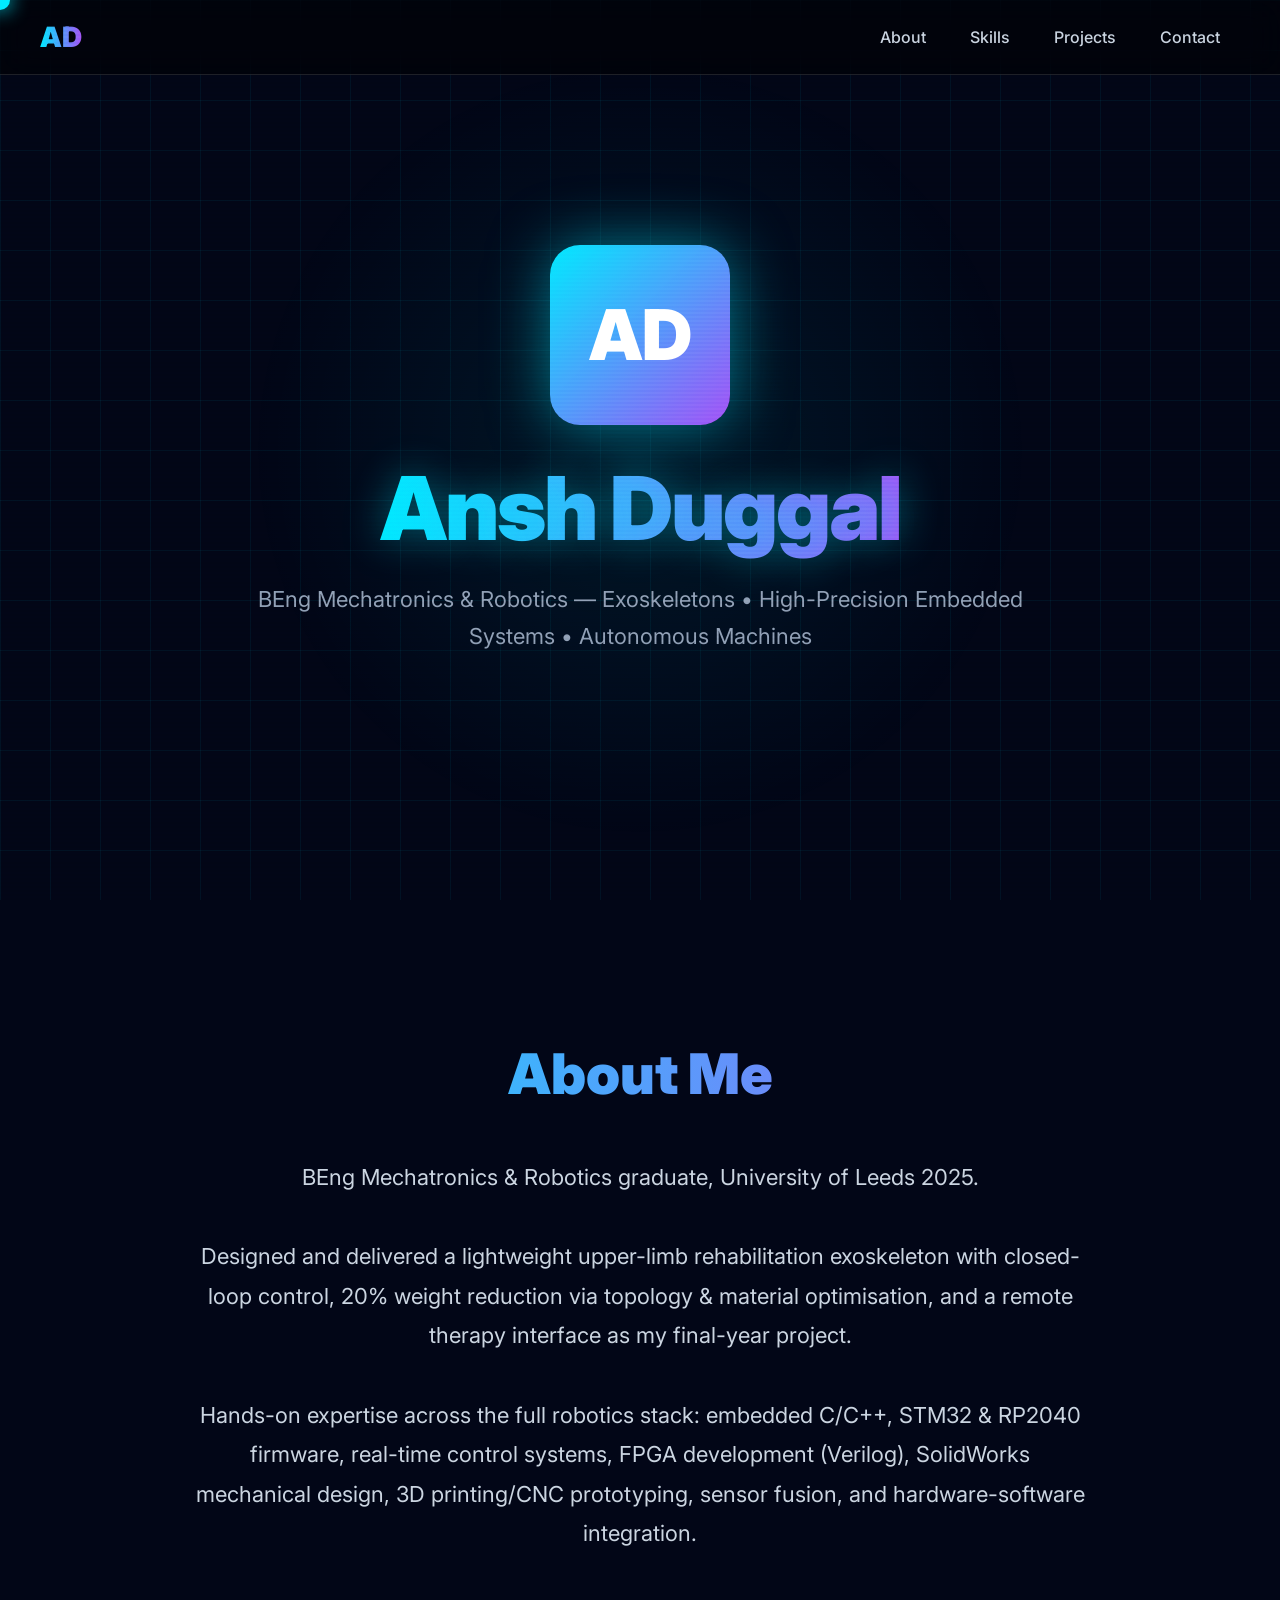
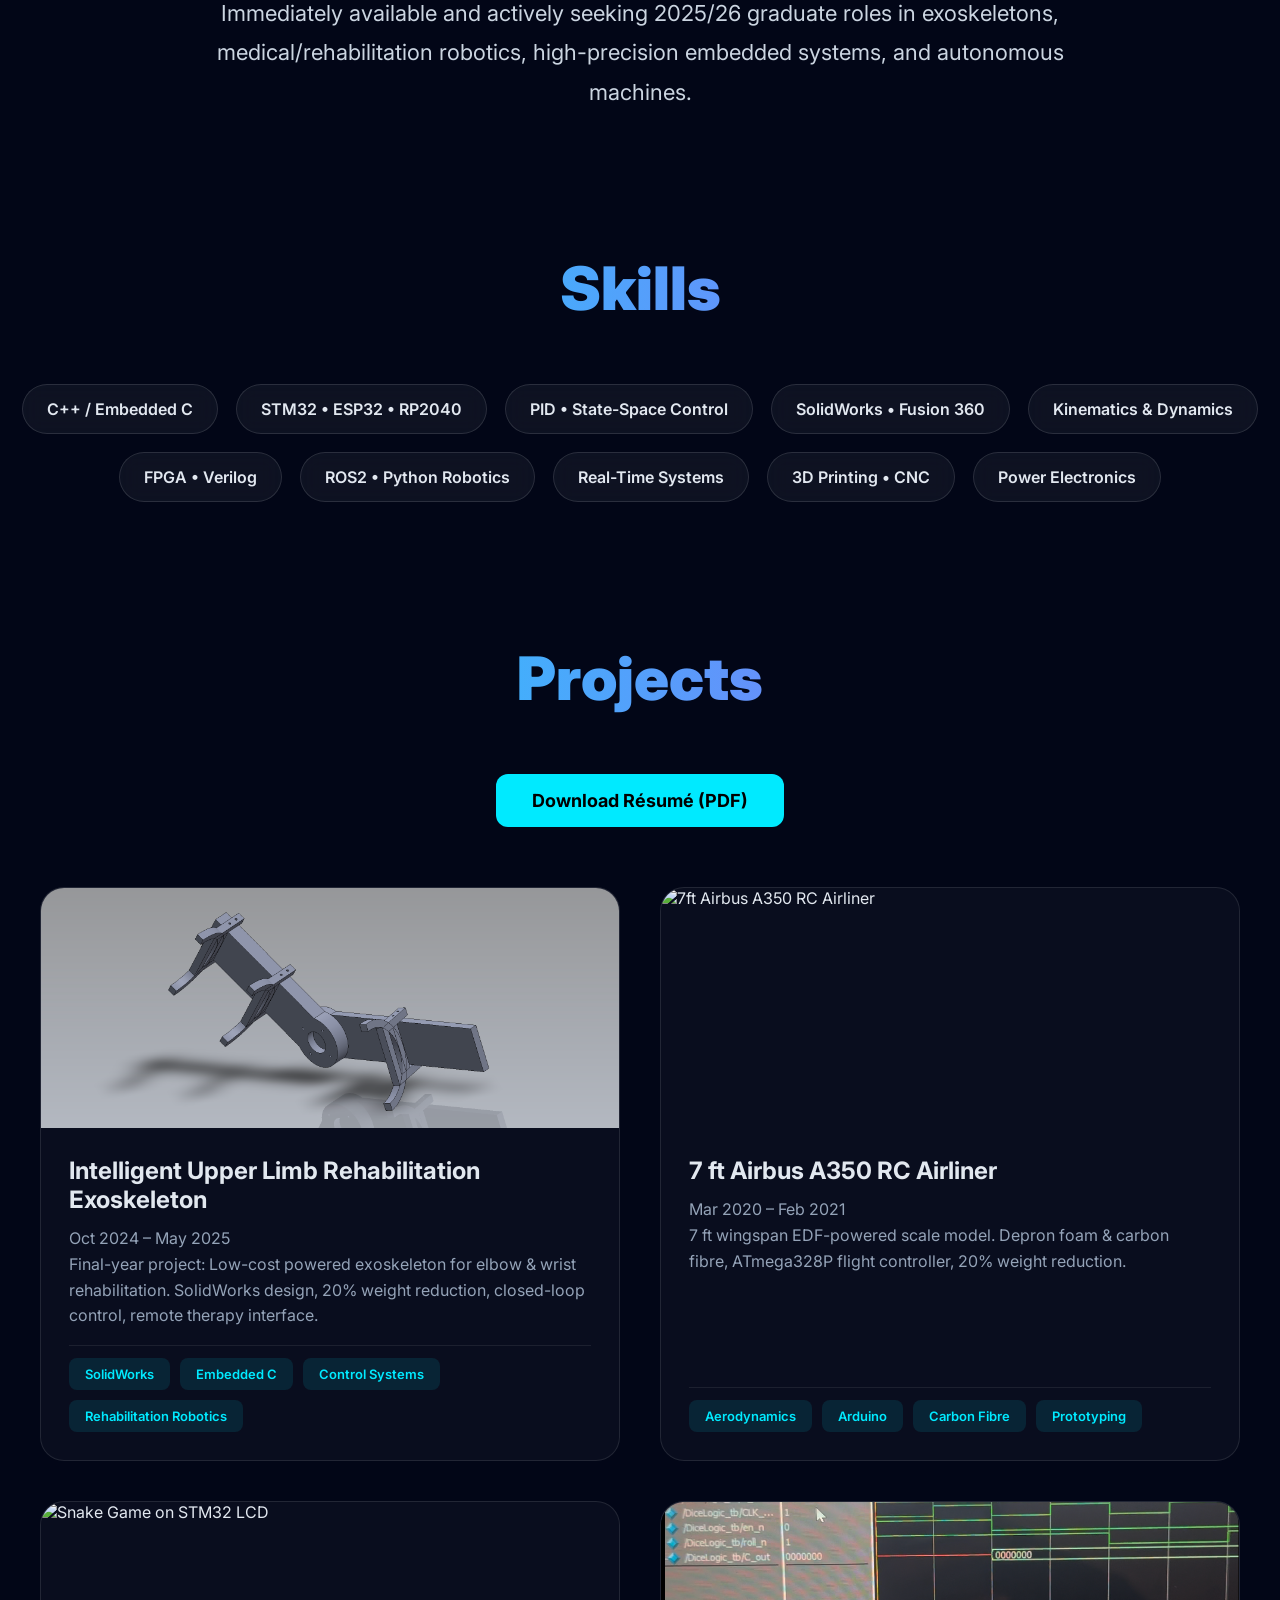
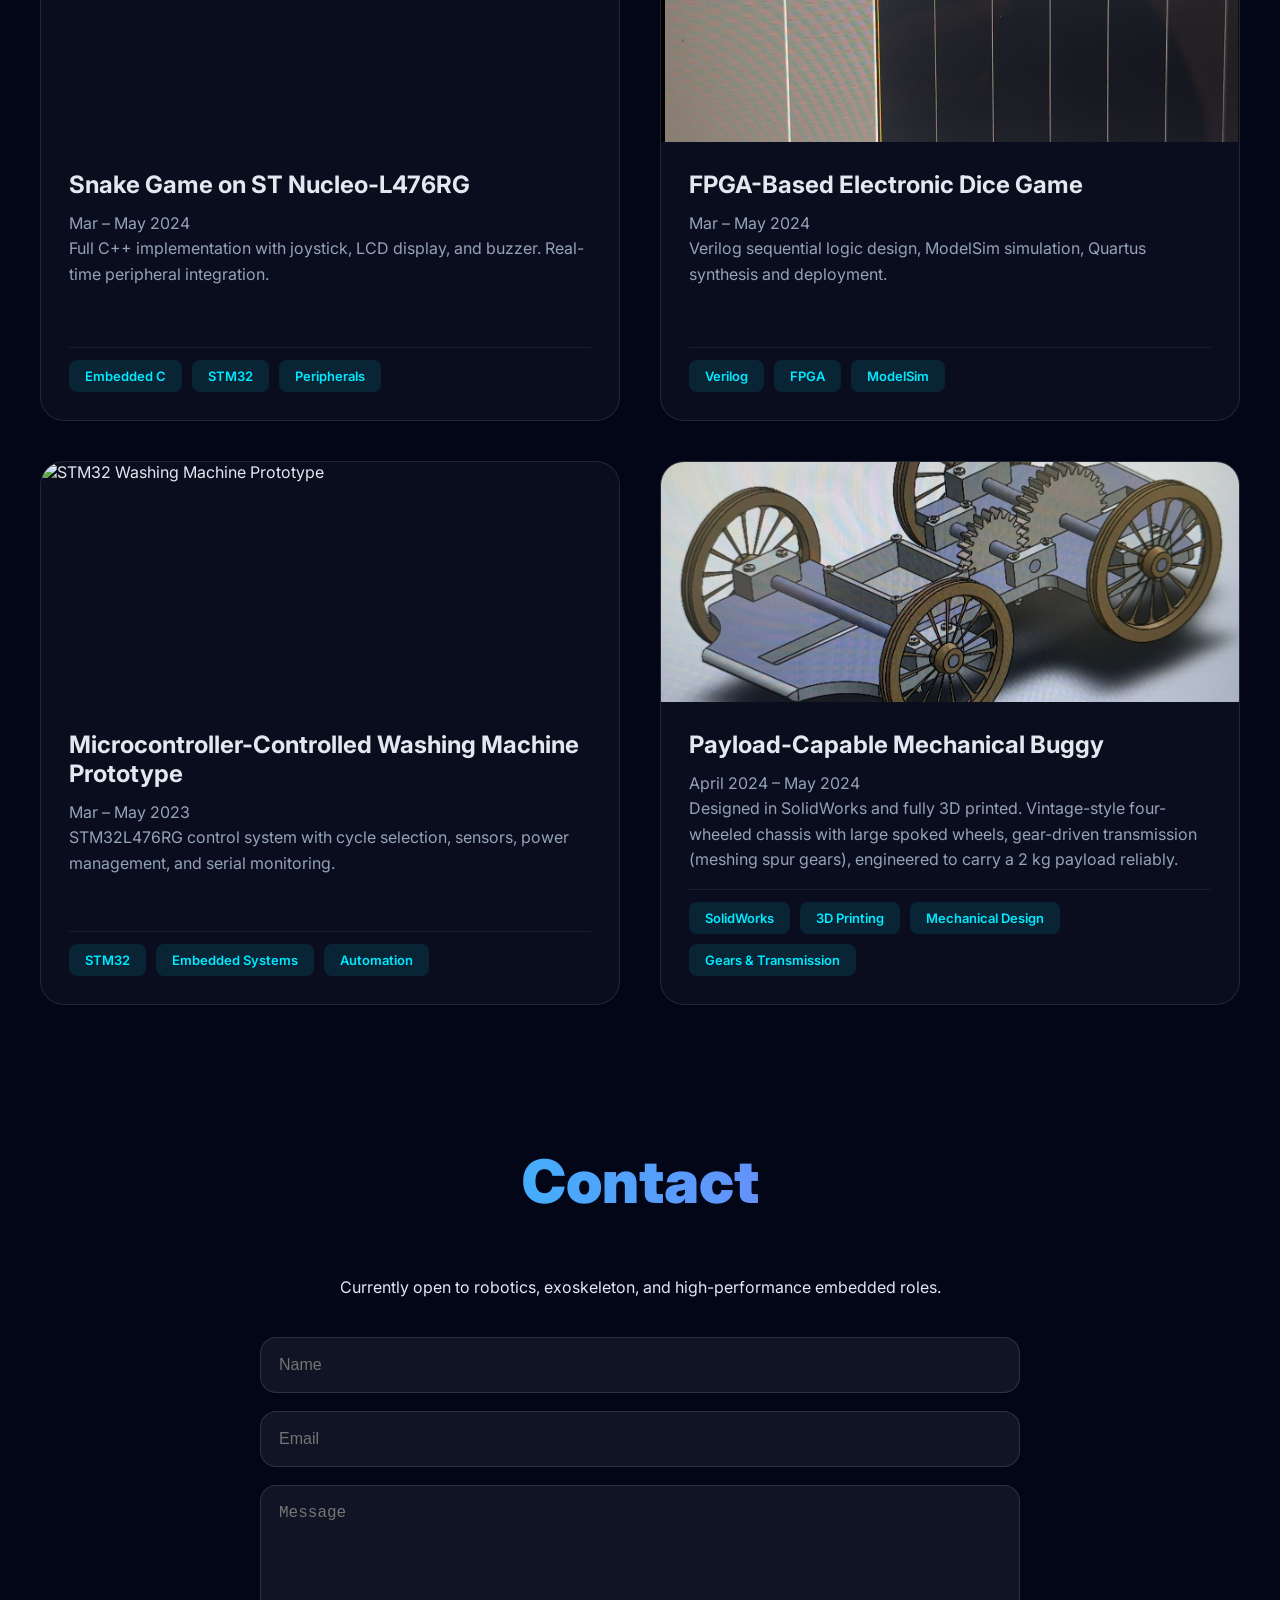
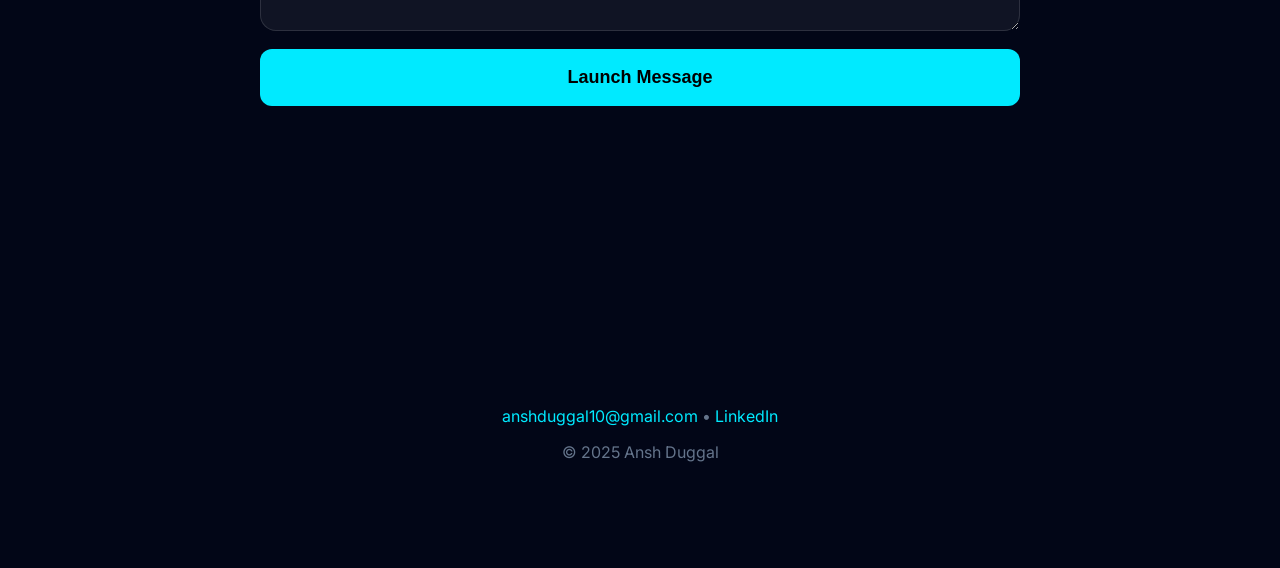
==== commit 18d6258f: "Update index.html" ====
--- a/index.html
+++ b/index.html
@@ -3,365 +3,766 @@
 <head>
   <meta charset="UTF-8" />
   <meta name="viewport" content="width=device-width, initial-scale=1.0"/>
-  <title>ANSH DUGGAL // NEURO-ROBOTICS DIVISION</title>
-  <meta name="description" content="BEng Mechatronics & Robotics | Exoskeleton Systems | Autonomous Intelligence"/>
-  <link href="https://fonts.googleapis.com/css2?family=Inter:wght@300;400;500;600&family=Orbitron:wght@500;700;900&display=swap" rel="stylesheet"/>
+  <title>Ansh Duggal- Mechatronics and Robotics</title>
+  <link href="https://fonts.googleapis.com/css2?family=Inter:wght@300;400;600;700;900&display=swap" rel="stylesheet"/>
   <script src="https://cdn.jsdelivr.net/npm/@emailjs/browser@3/dist/email.min.js"></script>
-  
+  <script src="https://cdn.jsdelivr.net/npm/vanilla-tilt@1.8.1/dist/vanilla-tilt.min.js"></script>
   <style>
     :root {
-      --neon: #00f5ff;
-      --purple: #c026d3;
-      --bg: #05050a;
+      --accent: #00eaff;
+      --accent2: #a855f7;
+      --bg: #020617;
+      --glass: rgba(255,255,255,0.05);
+      --border: rgba(255,255,255,0.12);
+      --text: #e2e8f0;
     }
     * { margin:0; padding:0; box-sizing:border-box; }
     body {
       font-family: 'Inter', sans-serif;
       background: var(--bg);
-      color: #e0f2fe;
+      color: var(--text);
       overflow-x: hidden;
       cursor: none;
     }
-
-    /* Neural Network Background */
-    #neural-bg {
-      position: fixed; inset: 0; z-index: -2;
-      background: radial-gradient(circle at center, rgba(0,245,255,0.08) 0%, transparent 70%);
-    }
-
-    /* Glitch Effect */
-    .glitch {
+ 
+    /* PARTICLE CURSOR */
+    #cursor {
+      position: fixed;
+      width: 20px; height: 20px;
+      background: var(--accent);
+      border-radius: 50%;
+      pointer-events: none;
+      z-index: 9999;
+      box-shadow: 0 0 20px var(--accent);
+      transform: translate(-50%,-50%);
+      transition: transform 0.07s;
+    }
+    #cursor-trail {
+      position: fixed;
+      width: 6px; height: 6px;
+      background: var(--accent2);
+      border-radius: 50%;
+      pointer-events: none;
+      z-index: 9998;
+      opacity: 0.6;
+    }
+ 
+    /* BACKGROUND GRID + PARALLAX */
+    .bg-grid {
+      position: fixed; inset: 0; z-index: -3;
+      background-image:
+        linear-gradient(rgba(0,234,255,0.06) 1px, transparent 1px),
+        linear-gradient(90deg, rgba(0,234,255,0.06) 1px, transparent 1px);
+      background-size: 50px 50px;
+      animation: grid 60s linear infinite;
+    }
+    @keyframes grid { from { transform: translate(0,0); } to { transform: translate(50px,50px); } }
+ 
+    .parallax-layer {
+      position: fixed; inset: 0; pointer-events: none; z-index: -2;
+      background: radial-gradient(circle at var(--x,50%) var(--y,50%), rgba(0,234,255,0.2), transparent 50%);
+      opacity: 0.4;
+    }
+ 
+    /* SCANLINES + GRAIN */
+    .scanlines {
+      position: fixed; inset: 0; pointer-events: none; z-index: 999;
+      background: repeating-linear-gradient(0deg, rgba(0,0,0,0.05), rgba(0,0,0,0.05) 2px, transparent 2px, transparent 4px);
+      mix-blend-mode: overlay;
+    }
+ 
+    /* NAVBAR */
+    nav {
+      position: fixed; top: 0; left: 0; width: 100%; padding: 20px 40px;
+      display: flex; justify-content: space-between; align-items: center;
+      backdrop-filter: blur(16px);
+      background: rgba(0,0,0,0.5);
+      border-bottom: 1px solid var(--border);
+      z-index: 998;
+    }
+    nav a {
+      color: #cbd5e1; text-decoration: none; margin: 0 20px; font-weight: 500;
       position: relative;
-      color: white;
-      font-family: 'Orbitron', sans-serif;
-      letter-spacing: -4px;
-    }
-    .glitch::before, .glitch::after {
-      content: attr(data-text);
-      position: absolute; top: 0; left: 0;
-      width: 100%; height: 100%;
-    }
-    .glitch::before {
-      color: var(--neon);
-      animation: glitch-anim 2s infinite linear alternate-reverse;
-      clip-path: polygon(0 0, 100% 0, 100% 33%, 0 33%);
-    }
-    .glitch::after {
-      color: var(--purple);
-      animation: glitch-anim2 3s infinite linear alternate-reverse;
-      clip-path: polygon(0 67%, 100% 67%, 100% 100%, 0 100%);
-    }
-
-    @keyframes glitch-anim {
-      0% { transform: translate(-2px, 2px); }
-      100% { transform: translate(2px, -2px); }
-    }
-    @keyframes glitch-anim2 {
-      0% { transform: translate(2px, -2px); }
-      100% { transform: translate(-2px, 2px); }
-    }
-
-    /* Navbar */
-    nav {
-      position: fixed; top: 0; width: 100%; z-index: 1000;
-      padding: 25px 6%; display: flex; justify-content: space-between;
-      align-items: center; backdrop-filter: blur(20px);
-      background: rgba(5,5,10,0.8); border-bottom: 1px solid rgba(0,245,255,0.2);
-    }
-    .logo {
-      font-family: 'Orbitron', sans-serif;
-      font-size: 28px; font-weight: 900;
-      background: linear-gradient(90deg, var(--neon), var(--purple));
+      transition: 0.3s;
+    }
+    nav a::after {
+      content: ''; position: absolute; width: 0; height: 2px;
+      background: var(--accent); left: 0; bottom: -6px;
+      transition: 0.4s;
+    }
+    nav a:hover { color: var(--accent); }
+    nav a:hover::after { width: 100%; }
+ 
+    /* HERO */
+    .hero {
+      height: 100vh; display: flex; flex-direction: column; justify-content: center; align-items: center;
+      text-align: center; position: relative;
+      padding: 0 20px;
+    }
+    .avatar {
+      width: 180px; height: 180px; border-radius: 30px;
+      background: linear-gradient(135deg, var(--accent), var(--accent2));
+      display: flex; align-items: center; justify-content: center;
+      font-size: 70px; font-weight: 900; color: white;
+      box-shadow: 0 0 60px rgba(0,234,255,0.5);
+      animation: float 6s ease-in-out infinite;
+      margin-bottom: 30px;
+    }
+    @keyframes float { 0%,100% { transform: translateY(0); } 50% { transform: translateY(-20px); } }
+ 
+    .hero h1 {
+      font-size: 88px; font-weight: 900; letter-spacing: -2px;
+      background: linear-gradient(90deg, var(--accent), var(--accent2));
+      -webkit-background-clip: text; background-clip: text;
+      color: transparent;
+      text-shadow: 0 0 40px rgba(0,234,255,0.4);
+    }
+    .hero p {
+      max-width: 840px; font-size: 22px; line-height: 1.7; color: #94a3b8; margin-top: 20px;
+    }
+ 
+    /* SECTION TITLES */
+    .section-title {
+      text-align: center; font-size: 60px; font-weight: 900; margin: 140px 0 60px;
+      background: linear-gradient(90deg, var(--accent), var(--accent2));
       -webkit-background-clip: text; color: transparent;
-    }
-
-    /* Hero */
-    .hero {
-      height: 100vh; display: flex; flex-direction: column;
-      justify-content: center; align-items: center; text-align: center;
-      position: relative;
-    }
-    .terminal {
-      background: rgba(0,0,0,0.6); border: 1px solid var(--neon);
-      padding: 12px 24px; border-radius: 4px; margin-bottom: 30px;
-      font-family: monospace; color: var(--neon); letter-spacing: 2px;
-    }
-    .hero h1 {
-      font-size: 6.5rem; font-weight: 900; line-height: 0.9;
-      margin-bottom: 20px;
-    }
-    .hero .subtitle {
-      font-size: 1.8rem; color: #67e8f9; margin-bottom: 40px;
-      opacity: 0.9;
-    }
-
-    .scanline {
-      position: absolute; inset: 0;
-      background: linear-gradient(transparent, rgba(0,245,255,0.15), transparent);
-      animation: scan 6s linear infinite;
-      pointer-events: none;
-    }
-    @keyframes scan { 0% { transform: translateY(-100%); } 100% { transform: translateY(400%); } }
-
-    /* Projects - Holographic Cards */
-    .projects {
-      padding: 120px 6%;
-      max-width: 1600px; margin: 0 auto;
-    }
-    .section-title {
-      font-family: 'Orbitron', sans-serif;
-      font-size: 3.8rem; text-align: center; margin-bottom: 100px;
-      background: linear-gradient(90deg, #00f5ff, #c026d3);
-      -webkit-background-clip: text; color: transparent;
-    }
-
-    .holo-card {
-      background: rgba(15,15,35,0.6);
-      border: 1px solid rgba(0,245,255,0.3);
-      border-radius: 20px;
-      overflow: hidden;
-      transition: all 0.6s cubic-bezier(0.23,1,0.32,1);
-      position: relative;
-      cursor: pointer;
-    }
-    .holo-card:hover {
-      transform: translateY(-30px) rotateX(8deg);
-      border-color: var(--neon);
-      box-shadow: 0 0 80px rgba(0,245,255,0.5);
-    }
-    .holo-card::before {
-      content: ''; position: absolute; inset: 0;
-      background: linear-gradient(135deg, rgba(0,245,255,0.1), transparent);
-      opacity: 0; transition: 0.5s;
-    }
-    .holo-card:hover::before { opacity: 1; }
-
-    .thumb {
-      height: 280px; overflow: hidden; position: relative;
-    }
-    .thumb img {
-      width: 100%; height: 100%; object-fit: cover;
-      transition: 0.8s;
-    }
-    .holo-card:hover .thumb img { transform: scale(1.15); filter: brightness(1.2); }
-
-    .content {
-      padding: 32px;
-    }
-
-    /* Modal */
-    .modal {
-      display: none; position: fixed; inset: 0; z-index: 9999;
-      background: rgba(5,5,10,0.95); backdrop-filter: blur(30px);
-      align-items: center; justify-content: center;
-    }
-    .modal.active { display: flex; }
-    .modal-content {
-      background: rgba(10,10,30,0.95); border: 2px solid var(--neon);
-      border-radius: 24px; max-width: 920px; width: 100%;
-      padding: 60px; position: relative;
-      box-shadow: 0 0 120px rgba(0,245,255,0.6);
-    }
-
-    .close-btn {
-      position: absolute; top: 25px; right: 35px;
-      font-size: 48px; color: var(--neon); cursor: pointer;
+      opacity: 0; transform: translateY(40px);
+      transition: all 1.2s cubic-bezier(0.22,1,0.36,1);
+    }
+    .section-title.visible { opacity: 1; transform: translateY(0); }
+ 
+    /* SKILLS */
+    .skills {
+      max-width: 1300px; margin: 0 auto; display: flex; flex-wrap: wrap; gap: 18px; justify-content: center;
+    }
+    .chip {
+      padding: 14px 24px; border-radius: 50px; background: var(--glass);
+      border: 1px solid var(--border); font-weight: 600; backdrop-filter: blur(10px);
+      transition: all 0.4s cubic-bezier(0.175, 0.885, 0.32, 1.275);
+      cursor: default;
+    }
+    .chip:hover {
+      background: var(--accent);
+      color: #000;
+      transform: translateY(-10px) scale(1.1);
+      box-shadow: 0 20px 40px rgba(0,234,255,0.4);
+    }
+ /* PROJECTS CONTAINER */
+.projects {
+  max-width: 1400px;
+  margin: 0 auto;
+  padding: 0 40px;
+  display: grid;
+  grid-template-columns: repeat(auto-fill, minmax(380px, 1fr));
+  gap: 40px;
+}
+
+/* INDIVIDUAL PROJECT CARD */
+.project {
+  background: rgba(255, 255, 255, 0.03);
+  border-radius: 24px;
+  overflow: hidden;
+  border: 1px solid rgba(255, 255, 255, 0.1);
+  transition: all 0.6s cubic-bezier(0.22, 1, 0.36, 1);
+  cursor: pointer;
+  display: flex;
+  flex-direction: column;
+  position: relative;
+  height: auto;                    /* ← flexible height */
+  min-height: 520px;               /* ← minimum for visual balance */
+}
+
+.project:hover {
+  transform: translateY(-20px);
+  border-color: var(--accent);
+  box-shadow: 0 40px 100px rgba(0, 234, 255, 0.25);
+  z-index: 25;                     /* hovered card stays on top */
+}
+
+/* Make entire card clickable (image + content) */
+.thumb,
+.thumb img,
+.project-content,
+.project-content * {
+  pointer-events: none;            /* clicks pass through to .project */
+}
+
+/* THUMBNAIL */
+.thumb {
+  height: 240px;
+  overflow: hidden;
+  position: relative;
+  flex-shrink: 0;                  /* never shrinks */
+}
+
+.thumb img {
+  width: 100%;
+  height: 100%;
+  object-fit: cover;
+  transition: transform 0.8s ease;
+}
+
+.project:hover .thumb img {
+  transform: scale(1.15);
+}
+
+/* CONTENT AREA */
+.project-content {
+  padding: 28px;
+  flex: 1;
+  display: flex;
+  flex-direction: column;
+  min-height: 220px;               /* ensures space for tags even on short cards */
+}
+
+.project h3 {
+  font-size: 24px;
+  margin-bottom: 12px;
+  font-weight: 700;
+}
+
+.project p {
+  color: #94a3b8;
+  line-height: 1.6;
+  margin-bottom: 16px;             /* slightly reduced to give tags more room */
+  flex-grow: 1;                    /* expands if needed */
+}
+
+/* TAGS - Always at bottom, never cut off */
+.tags {
+  display: flex;
+  gap: 10px;
+  flex-wrap: wrap;
+  margin-top: auto;                /* ← pushes tags to the very bottom */
+  padding-top: 12px;
+  border-top: 1px solid rgba(255,255,255,0.08); /* optional subtle separator */
+}
+
+.tag {
+  padding: 8px 16px;
+  background: rgba(0, 234, 255, 0.1);
+  color: var(--accent);
+  border-radius: 8px;
+  font-size: 13px;
+  font-weight: 600;
+  transition: 0.3s;
+}
+
+.tag:hover {
+  background: var(--accent);
+  color: #000;
+}
+ 
+    /* CONTACT */
+    .contact {
+      max-width: 800px; margin: 0 auto 200px; padding: 0 20px; text-align: center;
+    }
+    .contact form {
+      display: grid; gap: 18px; margin-top: 40px;
+    }
+    .contact input, .contact textarea {
+      padding: 18px; border-radius: 16px; background: rgba(255,255,255,0.06);
+      border: 1px solid var(--border); color: white; font-size: 16px;
       transition: 0.3s;
     }
-    .close-btn:hover { transform: rotate(90deg); }
-
-    /* Other styles */
-    .chip {
-      display: inline-block; padding: 12px 28px; margin: 8px;
-      background: rgba(0,245,255,0.1); border: 1px solid var(--neon);
-      border-radius: 50px; font-size: 1rem;
+    .contact input:focus, .contact textarea:focus {
+      outline: none; border-color: var(--accent); box-shadow: 0 0 30px rgba(0,234,255,0.3);
+    }
+    .btn-primary {
+      padding: 18px 40px; background: var(--accent); color: #000;
+      border: none; border-radius: 12px; font-weight: 700; font-size: 18px;
+      cursor: pointer; transition: 0.4s;
+    }
+    .btn-primary:hover {
+      background: var(--accent2); color: white;
+      transform: translateY(-6px);
+      box-shadow: 0 20px 40px rgba(168,85,247,0.5);
+    }
+ 
+    footer {
+      text-align: center; padding: 100px 20px; color: #64748b;
+    }
+    footer a { color: var(--accent); text-decoration: none; }
+
+    /* PROJECT MODAL - IMPROVED ANIMATION */
+    /* PROJECT MODAL - IMPROVED ANIMATION */
+.modal {
+  display: none;
+  position: fixed;
+  inset: 0;
+  z-index: 9999;
+  background: rgba(2,6,23,0.98);
+  backdrop-filter: blur(16px);
+  align-items: center;
+  justify-content: center;
+  padding: 20px;
+
+  opacity: 0;                                  /* Start invisible */
+  pointer-events: none;
+  transition: opacity 0.85s cubic-bezier(0.23,1,0.32,1);  /* Smooth fade for background */
+}
+
+.modal.active {
+  display: flex;
+  opacity: 1;
+  pointer-events: auto;
+}
+
+.modal-content {
+  background: rgba(255,255,255,0.06);
+  border: 1px solid rgba(0,234,255,0.3);
+  border-radius: 28px;
+  max-width: 920px;
+  width: 100%;
+  max-height: 92vh;
+  overflow-y: auto;
+  padding: 50px;
+  position: relative;
+  pointer-events: auto;
+  box-shadow:
+    0 30px 100px rgba(0,234,255,0.25),
+    0 0 120px rgba(168,85,247,0.15),
+    inset 0 0 60px rgba(0,234,255,0.08);
+
+  /* Smooth cinematic entrance */
+  transform: scale(0.88) translateY(60px) rotateX(8deg);
+  opacity: 0;
+  transition: all 0.85s cubic-bezier(0.22,1,0.36,1);
+  transform-origin: center bottom;
+}
+
+.modal.active .modal-content {
+  transform: scale(1) translateY(0) rotateX(0deg);
+  opacity: 1;
+}
+
+/* Smooth exit - both content AND background fade together */
+.modal.closing {
+  opacity: 0;  /* ← triggers background fade-out */
+}
+
+.modal.closing .modal-content {
+  transform: scale(0.92) translateY(60px) rotateX(8deg);
+  opacity: 0;
+}
+
+/* Smaller, refined close button */
+.modal-close {
+  position: absolute;
+  top: 20px;
+  right: 28px;
+  font-size: 36px;
+  width: 48px;
+  height: 48px;
+  line-height: 44px;
+  color: var(--accent);
+  background: none;
+  border: none;
+  cursor: pointer;
+  opacity: 0.7;
+  transition: all 0.3s ease;
+}
+
+.modal-close:hover {
+  transform: scale(1.3) rotate(90deg);
+  opacity: 1;
+}
+
+.modal h3 {
+  font-size: 42px;
+  margin-bottom: 20px;
+  font-weight: 900;
+  background: linear-gradient(90deg,var(--accent),var(--accent2));
+  -webkit-background-clip: text;
+  color: transparent;
+}
+
+.modal p, .modal li {
+  font-size: 18px;
+  line-height: 1.9;
+  color: #e2e8f0;
+}
+
+.modal ul {
+  margin: 28px 0;
+  padding-left: 36px;
+}
+
+.modal li {
+  margin: 16px 0;
+}
+    #cursor, .cursor-trail {
+      z-index: 99999 !important;
     }
   </style>
 </head>
 <body>
-
-  <canvas id="neural-bg"></canvas>
-  <div class="scanline"></div>
-
-  <!-- NAV -->
+ 
+  <div id="cursor"></div>
+  <div class="bg-grid"></div>
+  <div class="parallax-layer"></div>
+  <div class="scanlines"></div>
+ 
+  <!-- NAVBAR -->
   <nav>
-    <div class="logo">NEURO<span style="color:#c026d3;">LINK</span></div>
+    <div style="font-size:28px; font-weight:900; background:linear-gradient(90deg,var(--accent),var(--accent2)); -webkit-background-clip:text; color:transparent;">AD</div>
     <div>
-      <a href="#projects" style="color:#67e8f9; margin:0 25px; text-decoration:none;">PROJECTS</a>
-      <a href="#contact" style="color:#67e8f9; margin:0 25px; text-decoration:none;">CONNECT</a>
+      <a href="#about">About</a>
+      <a href="#skills">Skills</a>
+      <a href="#projects">Projects</a>
+      <a href="#contact">Contact</a>
     </div>
   </nav>
-
+ 
   <!-- HERO -->
-  <section class="hero">
-    <div class="terminal">SYSTEM ONLINE • SUBJECT: ANSH DUGGAL • CLEARANCE: LEVEL 7</div>
-    <h1 class="glitch" data-text="ANSH DUGGAL">ANSH DUGGAL</h1>
-    <p class="subtitle">Mechatronics & Robotics Engineer<br>Exoskeletons • Human-Machine Symbiosis • Autonomous Systems</p>
-    
-    <button onclick="document.getElementById('projects').scrollIntoView({behavior:'smooth'})"
-      style="padding:18px 50px; font-size:1.2rem; background:transparent; border:2px solid var(--neon); color:var(--neon); border-radius:50px; cursor:pointer; margin-top:40px; transition:0.4s;">
-      INITIALIZE PORTFOLIO
-    </button>
+  <section class="hero" id="about">
+    <div class="avatar">AD</div>
+    <h1>Ansh Duggal</h1>
+    <p>BEng Mechatronics & Robotics — Exoskeletons • High-Precision Embedded Systems • Autonomous Machines</p>
   </section>
 
+  <!-- DETAILED ABOUT SECTION -->
+  <section style="max-width: 1100px; margin: 0 auto; padding: 0 40px; text-align: center; margin-bottom: 140px;">
+    <h2 class="section-title" style="font-size: 56px; margin-bottom: 50px;">
+      About Me
+    </h2>
+    <p style="font-size: 22px; line-height: 1.8; color: #cbd5e1; max-width: 900px; margin: 0 auto;">
+      BEng Mechatronics & Robotics graduate, University of Leeds 2025.<br><br>
+      Designed and delivered a lightweight upper-limb rehabilitation exoskeleton with closed-loop control, 20% weight reduction via topology & material optimisation, and a remote therapy interface as my final-year project.<br><br>
+      Hands-on expertise across the full robotics stack: embedded C/C++, STM32 & RP2040 firmware, real-time control systems, FPGA development (Verilog), SolidWorks mechanical design, 3D printing/CNC prototyping, sensor fusion, and hardware-software integration.<br><br>
+      Immediately available and actively seeking 2025/26 graduate roles in exoskeletons, medical/rehabilitation robotics, high-precision embedded systems, and autonomous machines.
+    </p>
+  </section>
+
+  <!-- SKILLS -->
+  <h2 class="section-title" id="skills">Skills</h2>
+  <div class="skills">
+    <span class="chip">C++ / Embedded C</span>
+    <span class="chip">STM32 • ESP32 • RP2040</span>
+    <span class="chip">PID • State-Space Control</span>
+    <span class="chip">SolidWorks • Fusion 360</span>
+    <span class="chip">Kinematics & Dynamics</span>
+    <span class="chip">FPGA • Verilog</span>
+    <span class="chip">ROS2 • Python Robotics</span>
+    <span class="chip">Real-Time Systems</span>
+    <span class="chip">3D Printing • CNC</span>
+    <span class="chip">Power Electronics</span>
+  </div>
+ 
   <!-- PROJECTS -->
-  <section id="projects" class="projects">
-    <h2 class="section-title">CLASSIFIED PROJECTS</h2>
-
-    <div style="display: grid; grid-template-columns: repeat(auto-fit, minmax(420px, 1fr)); gap: 40px;">
-
-      <div class="holo-card" onclick="openModal('modal-exo')">
-        <div class="thumb"><img src="exo_main.jpg" alt="Exoskeleton"></div>
-        <div class="content">
-          <h3 style="font-size:1.9rem; margin-bottom:12px;">UPPER LIMB NEURO-EXOSKELETON</h3>
-          <p>Final Year Project • 20% mass reduction • Closed-loop neural control • Remote clinician interface</p>
+  <h2 class="section-title" id="projects">Projects</h2>
+ 
+  <!-- RESUME DOWNLOAD BUTTON -->
+  <div style="text-align: center; margin-bottom: 60px;">
+    <a href="resume.pdf" target="_blank" class="btn-primary" style="display: inline-block; padding: 16px 36px; font-size: 18px; text-decoration: none;">
+      Download Résumé (PDF)
+    </a>
+  </div>
+ 
+  <div class="projects">
+ 
+    <!-- 1. EXOSKELETON -->
+    <div class="project" data-tilt data-tilt-max="5" data-tilt-speed="400" onclick="openModal('modal-exo')">
+      <div class="thumb">
+        <img src="exo_main.jpg" alt="Upper Limb Rehabilitation Exoskeleton">
+      </div>
+      <div class="project-content">
+        <h3>Intelligent Upper Limb Rehabilitation Exoskeleton</h3>
+        <p>Oct 2024 – May 2025<br>Final-year project: Low-cost powered exoskeleton for elbow & wrist rehabilitation. SolidWorks design, 20% weight reduction, closed-loop control, remote therapy interface.</p>
+        <div class="tags">
+          <span class="tag">SolidWorks</span>
+          <span class="tag">Embedded C</span>
+          <span class="tag">Control Systems</span>
+          <span class="tag">Rehabilitation Robotics</span>
         </div>
       </div>
-
-      <div class="holo-card" onclick="openModal('modal-a350')">
-        <div class="thumb"><img src="plane.jpg" alt="A350"></div>
-        <div class="content">
-          <h3 style="font-size:1.9rem; margin-bottom:12px;">7FT EDF AIRBUS A350 UAV</h3>
-          <p>Composite airframe • Custom flight controller • Successful autonomous flights</p>
+    </div>
+ 
+    <!-- 2. A350 -->
+    <div class="project" data-tilt data-tilt-max="5" data-tilt-speed="400" onclick="openModal('modal-a350')">
+      <div class="thumb">
+        <img src="plane.jpg" alt="7ft Airbus A350 RC Airliner">
+      </div>
+      <div class="project-content">
+        <h3>7 ft Airbus A350 RC Airliner</h3>
+        <p>Mar 2020 – Feb 2021<br>7 ft wingspan EDF-powered scale model. Depron foam & carbon fibre, ATmega328P flight controller, 20% weight reduction.</p>
+        <div class="tags">
+          <span class="tag">Aerodynamics</span>
+          <span class="tag">Arduino</span>
+          <span class="tag">Carbon Fibre</span>
+          <span class="tag">Prototyping</span>
         </div>
       </div>
-
-      <div class="holo-card" onclick="openModal('modal-buggy')">
-        <div class="thumb"><img src="buggy.jpg" alt="Buggy"></div>
-        <div class="content">
-          <h3 style="font-size:1.9rem; margin-bottom:12px;">2KG PAYLOAD MECH BUGGY</h3>
-          <p>Fully 3D printed • Custom gear train • Structural optimization</p>
+    </div>
+ 
+    <!-- 3. SNAKE GAME -->
+    <div class="project" data-tilt data-tilt-max="5" data-tilt-speed="400" onclick="openModal('modal-snake')">
+      <div class="thumb">
+        <img src="snake.jpg" alt="Snake Game on STM32 LCD">
+      </div>
+      <div class="project-content">
+        <h3>Snake Game on ST Nucleo-L476RG</h3>
+        <p>Mar – May 2024<br>Full C++ implementation with joystick, LCD display, and buzzer. Real-time peripheral integration.</p>
+        <div class="tags">
+          <span class="tag">Embedded C</span>
+          <span class="tag">STM32</span>
+          <span class="tag">Peripherals</span>
         </div>
       </div>
-
     </div>
-
-    <div style="text-align:center; margin-top:80px;">
-      <a href="resume.pdf" download="Ansh_Duggal_Neuro_Robotics_Resume.pdf"
-        style="padding:16px 40px; background:linear-gradient(90deg,#00f5ff,#c026d3); color:black; font-weight:700; border-radius:50px; text-decoration:none; display:inline-block;">
-        DOWNLOAD NEURAL PROFILE (PDF)
-      </a>
+ 
+    <!-- 4. FPGA DICE -->
+    <div class="project" data-tilt data-tilt-max="5" data-tilt-speed="400" onclick="openModal('modal-dice')">
+      <div class="thumb">
+        <img src="fpga.jpg" alt="FPGA Electronic Dice Game">
+      </div>
+      <div class="project-content">
+        <h3>FPGA-Based Electronic Dice Game</h3>
+        <p>Mar – May 2024<br>Verilog sequential logic design, ModelSim simulation, Quartus synthesis and deployment.</p>
+        <div class="tags">
+          <span class="tag">Verilog</span>
+          <span class="tag">FPGA</span>
+          <span class="tag">ModelSim</span>
+        </div>
+      </div>
     </div>
-  </section>
-
-  <!-- CONTACT -->
-  <section id="contact" style="padding:140px 6%; text-align:center; background:rgba(0,0,0,0.4);">
-    <h2 class="section-title" style="margin-bottom:60px;">ESTABLISH CONNECTION</h2>
-    <form id="contact-form" style="max-width:700px; margin:0 auto;">
-      <input type="text" name="name" placeholder="OPERATIVE NAME" required style="width:100%; padding:20px; margin:15px 0; background:rgba(255,255,255,0.05); border:1px solid #00f5ff; color:white; font-size:1.1rem;">
-      <input type="email" name="email" placeholder="NEURAL LINK (EMAIL)" required style="width:100%; padding:20px; margin:15px 0; background:rgba(255,255,255,0.05); border:1px solid #00f5ff; color:white; font-size:1.1rem;">
-      <textarea name="message" rows="6" placeholder="TRANSMISSION MESSAGE" required style="width:100%; padding:20px; margin:15px 0; background:rgba(255,255,255,0.05); border:1px solid #00f5ff; color:white; font-size:1.1rem;"></textarea>
-      <button type="submit" style="margin-top:30px; padding:18px 60px; font-size:1.2rem; background:var(--neon); color:black; border:none; border-radius:50px; cursor:pointer;">TRANSMIT MESSAGE</button>
-    </form>
-  </section>
-
-  <!-- MODALS -->
-  <div class="modal" id="modal-exo">
+ 
+    <!-- 5. WASHING MACHINE -->
+    <div class="project" data-tilt data-tilt-max="5" data-tilt-speed="400" onclick="openModal('modal-washer')">
+      <div class="thumb">
+        <img src="washing_machine.jpg" alt="STM32 Washing Machine Prototype">
+      </div>
+      <div class="project-content">
+        <h3>Microcontroller-Controlled Washing Machine Prototype</h3>
+        <p>Mar – May 2023<br>STM32L476RG control system with cycle selection, sensors, power management, and serial monitoring.</p>
+        <div class="tags">
+          <span class="tag">STM32</span>
+          <span class="tag">Embedded Systems</span>
+          <span class="tag">Automation</span>
+        </div>
+      </div>
+    </div>
+ 
+      <!-- 6: MECHANICAL BUGGY -->
+    <div class="project" data-tilt data-tilt-max="5" data-tilt-speed="400" onclick="openModal('modal-buggy')">
+      <div class="thumb">
+        <img src="buggy.jpg" alt="3D Printed Mechanical Buggy with 2kg Payload Capacity">
+      </div>
+      <div class="project-content">
+        <h3>Payload-Capable Mechanical Buggy</h3>
+        <p>April 2024 – May 2024<br>Designed in SolidWorks and fully 3D printed. Vintage-style four-wheeled chassis with large spoked wheels, gear-driven transmission (meshing spur gears), engineered to carry a 2 kg payload reliably.</p>
+        <div class="tags">
+          <span class="tag">SolidWorks</span>
+          <span class="tag">3D Printing</span>
+          <span class="tag">Mechanical Design</span>
+          <span class="tag">Gears & Transmission</span>
+        </div>
+      </div>
+    </div>
+  </div>
+  <!-- ALL MODALS (unchanged content) -->
+<div class="modal" id="modal-exo">
+  <div class="modal-content">
+    <button class="modal-close" onclick="closeModal()">×</button>
+    <h3>Intelligent Upper Limb Rehabilitation Exoskeleton</h3>
+    <p><strong>Oct 2024 – May 2025 | Final-Year BEng Project, University of Leeds</strong></p>
+    <p>For my final-year project, I designed and delivered a low-cost, lightweight powered exoskeleton focused on elbow and wrist rehabilitation for stroke patients and individuals with upper-limb motor impairments.</p>
+    <ul>
+      <li>Conducted full mechanical design in SolidWorks: topology optimisation + strategic material selection (PLA, carbon fibre inserts, aluminium linkages) → achieved <strong>20% overall weight reduction</strong> while maintaining structural integrity under 5 kg load</li>
+      <li>Developed closed-loop position and force control algorithms in embedded C running on STM32, with real-time sensor fusion (IMUs + flex sensors)</li>
+      <li>Built a remote therapy interface (Python + serial communication) allowing clinicians to run automated movement assessments, log progress, and adjust therapy parameters remotely</li>
+      <li>3D-printed functional prototype with integrated actuation, tested joint range of motion and control accuracy</li>
+      <li>End-to-end ownership: concept → CAD → firmware → prototyping → testing → documentation</li>
+    </ul>
+  </div>
+</div>
+ 
+<div class="modal" id="modal-a350">
+  <div class="modal-content">
+    <button class="modal-close" onclick="closeModal()">×</button>
+    <h3>7 ft Wingspan Airbus A350 RC Airliner</h3>
+    <p><strong>Mar 2020 – Feb 2021 | Personal Passion Project</strong></p>
+    <p>Designed, constructed, and successfully flew a 7 ft (2.1 m) wingspan EDF-powered scale model of the Airbus A350-900 — one of the largest and most detailed RC airliners built by a high-school student in India at the time.</p>
+    <ul>
+      <li>Full aerodynamic design and airframe construction using Depron foam reinforced with carbon fibre spars and fibreglass → <strong>20% weight reduction</strong> compared to traditional balsa builds</li>
+      <li>Custom flight controller based on ATmega328P (Arduino architecture) with full integration of ailerons, flaps, elevators, rudder, retracts, and dual 70 mm EDF units</li>
+      <li>Applied control surface mixing, expo tuning, and failsafe logic for stable maiden flight</li>
+      <li>Demonstrated advanced skills in prototyping, composite materials, systems integration, and applied aerodynamics from initial sketches to multiple successful flights</li>
+    </ul>
+  </div>
+</div>
+ 
+<div class="modal" id="modal-snake">
+  <div class="modal-content">
+    <button class="modal-close" onclick="closeModal()">×</button>
+    <h3>Snake Game on ST Nucleo-L476RG</h3>
+    <p><strong>Mar – May 2024 | Embedded Systems Course, University of Leeds</strong></p>
+    <p>Implemented the classic Snake game from scratch in C++ on bare-metal STM32L476RG — a complete real-time embedded application with zero external libraries.</p>
+    <ul>
+      <li>Integrated multiple peripherals simultaneously: 4-direction joystick for input, 16×2 LCD for graphics rendering, and buzzer for sound effects</li>
+      <li>Designed clean state-machine architecture with interrupt-driven controls and debouncing</li>
+      <li>Full firmware development cycle using Mbed/Keil Studio: writing drivers, memory management, timing optimisation, and thorough debugging</li>
+      <li>Delivered a responsive, polished game running at 60+ FPS on constrained hardware</li>
+    </ul>
+  </div>
+</div>
+ 
+<div class="modal" id="modal-dice">
+  <div class="modal-content">
+    <button class="modal-close" onclick="closeModal()">×</button>
+    <h3>FPGA-Based Electronic Dice Game</h3>
+    <p><strong>Mar – May 2024 | Digital Systems Course, University of Leeds</strong></p>
+    <p>Designed and implemented a fully functional 1–6 electronic dice roller entirely in Verilog HDL on an Intel FPGA development board.</p>
+    <ul>
+      <li>Created pseudo-random number generation using linear-feedback shift register (LFSR)</li>
+      <li>Built complete sequential logic: button debouncing, seven-segment display driver, roll animation, and hold state</li>
+      <li>Wrote modular testbenches in ModelSim to verify functionality at gate level before synthesis</li>
+      <li>Successfully synthesised, performed timing analysis in Quartus, and deployed on real hardware</li>
+    </ul>
+  </div>
+</div>
+ 
+<div class="modal" id="modal-washer">
+  <div class="modal-content">
+    <button class="modal-close" onclick="closeModal()">×</button>
+    <h3>Microcontroller-Controlled Washing Machine Prototype</h3>
+    <p><strong>Mar – May 2023 | Embedded Systems Course</strong></p>
+    <p>Designed and built a complete washing machine control system using the STM32L476RG microcontroller — simulating a real domestic appliance control panel.</p>
+    <ul>
+      <li>Implemented full feature set: wash cycle selection, water level sensing, temperature control, motor direction/speed control, and door lock safety interlock</li>
+      <li>Real-time serial monitoring interface for diagnostics and parameter tuning</li>
+      <li>Developed robust state machine handling timing, sensor inputs, and fault detection</li>
+      <li>Demonstrated strong embedded systems skills: peripheral configuration, interrupt handling, and hardware-software co-design</li>
+    </ul>
+  </div>
+</div>
+
+  <div class="modal" id="modal-buggy">
     <div class="modal-content">
-      <span class="close-btn" onclick="closeModal()">×</span>
-      <h3>UPPER LIMB NEURO-EXOSKELETON</h3>
-      <p><strong>2024 – 2025 | University of Leeds</strong></p>
-      <p>Lightweight powered exoskeleton for stroke rehabilitation with real-time control and remote therapy dashboard.</p>
-      <ul style="margin-top:25px; line-height:2;">
-        <li>20% weight reduction via topology optimization</li>
-        <li>STM32 + sensor fusion closed-loop control</li>
-        <li>Python remote clinician interface</li>
+      <button class="modal-close" onclick="closeModal()">×</button>
+      <h3>Payload-Capable Mechanical Buggy</h3>
+      <p><strong>April 2024 – May 2024 | Individual Design & 3D Printing Project</strong></p>
+      <p>Designed a vintage-style four-wheeled mechanical buggy in SolidWorks and fully 3D printed the complete assembly. The chassis features large spoked wheels, a central gear-driven transmission with meshing spur gears, and structural optimization to support a reliable 2 kg payload.</p>
+      <ul>
+        <li>Full mechanical design and assembly in SolidWorks including chassis frame, axles, bearing blocks, and gear train</li>
+        <li>Engineered for 2 kg payload capacity with focus on structural integrity and gear meshing efficiency</li>
+        <li>Complete 3D printing of all components, material selection, and post-processing for smooth operation</li>
+        <li>Exploded views, motion studies, and detailed BOM generated for fabrication</li>
       </ul>
     </div>
   </div>
-
-  <!-- More modals can be added similarly -->
-
+  <!-- CONTACT -->
+  <h2 class="section-title" id="contact">Contact</h2>
+  <div class="contact">
+    <p>Currently open to robotics, exoskeleton, and high-performance embedded roles.</p>
+    <form id="contact-form">
+      <input type="text" name="name" placeholder="Name" required />
+      <input type="email" name="email" placeholder="Email" required />
+      <textarea name="message" rows="6" placeholder="Message" required></textarea>
+      <button class="btn-primary" type="submit">Launch Message</button>
+    </form>
+    <p id="form-status" style="margin-top:20px;"></p>
+  </div>
+ 
+  <footer>
+    <p><a href="mailto:ansh@duggal.dev">anshduggal10@gmail.com</a> • <a href="https://linkedin.com/in/anshduggal">LinkedIn</a></p>
+    <p style="margin-top:16px;">© 2025 Ansh Duggal</p>
+  </footer>
+ 
   <script>
-    // Neural Particle Background
-    const canvas = document.getElementById('neural-bg');
-    const ctx = canvas.getContext('2d');
-    canvas.width = window.innerWidth;
-    canvas.height = window.innerHeight;
-
-    let particles = [];
-    class Particle {
-      constructor() {
-        this.x = Math.random() * canvas.width;
-        this.y = Math.random() * canvas.height;
-        this.size = Math.random() * 2.5 + 0.5;
-        this.speedX = Math.random() * 0.5 - 0.25;
-        this.speedY = Math.random() * 0.5 - 0.25;
-      }
-      update() {
-        this.x += this.speedX;
-        this.y += this.speedY;
-        if (this.x < 0 || this.x > canvas.width) this.speedX *= -1;
-        if (this.y < 0 || this.y > canvas.height) this.speedY *= -1;
-      }
-      draw() {
-        ctx.fillStyle = '#00f5ff';
-        ctx.shadowBlur = 15;
-        ctx.shadowColor = '#00f5ff';
-        ctx.beginPath();
-        ctx.arc(this.x, this.y, this.size, 0, Math.PI * 2);
-        ctx.fill();
-      }
-    }
-
-    function initParticles() {
-      particles = [];
-      for (let i = 0; i < 120; i++) particles.push(new Particle());
-    }
-
-    function connectParticles() {
-      for (let a = 0; a < particles.length; a++) {
-        for (let b = a; b < particles.length; b++) {
-          const dx = particles[a].x - particles[b].x;
-          const dy = particles[a].y - particles[b].y;
-          const distance = Math.sqrt(dx*dx + dy*dy);
-          if (distance < 140) {
-            ctx.strokeStyle = `rgba(0,245,255,${1 - distance/140})`;
-            ctx.lineWidth = 0.8;
-            ctx.beginPath();
-            ctx.moveTo(particles[a].x, particles[a].y);
-            ctx.lineTo(particles[b].x, particles[b].y);
-            ctx.stroke();
-          }
-        }
-      }
-    }
-
-    function animate() {
-      ctx.clearRect(0, 0, canvas.width, canvas.height);
-      particles.forEach(p => {
-        p.update();
-        p.draw();
+    // === CUSTOM CURSOR ===
+    const cursor = document.getElementById('cursor');
+    const trail = document.createElement('div');
+    trail.className = 'cursor-trail';
+    document.body.appendChild(trail);
+ 
+    document.addEventListener('mousemove', e => {
+      cursor.style.left = e.clientX + 'px';
+      cursor.style.top = e.clientY + 'px';
+ 
+      const newTrail = document.createElement('div');
+      newTrail.className = 'cursor-trail';
+      newTrail.style.left = e.clientX + 'px';
+      newTrail.style.top = e.clientY + 'px';
+      document.body.appendChild(newTrail);
+      setTimeout(() => newTrail.remove(), 800);
+    });
+ 
+    // === PARALLAX LAYER FOLLOW MOUSE ===
+    document.addEventListener('mousemove', e => {
+      const layer = document.querySelector('.parallax-layer');
+      layer.style.setProperty('--x', e.clientX / window.innerWidth * 100 + '%');
+      layer.style.setProperty('--y', e.clientY / window.innerHeight * 100 + '%');
+    });
+ 
+    // === SCROLL REVEAL TITLES ===
+    const titles = document.querySelectorAll('.section-title');
+    const observer = new IntersectionObserver(entries => {
+      entries.forEach(entry => {
+        if (entry.isIntersecting) entry.target.classList.add('visible');
       });
-      connectParticles();
-      requestAnimationFrame(animate);
-    }
-
-    window.addEventListener('resize', () => {
-      canvas.width = window.innerWidth;
-      canvas.height = window.innerHeight;
-      initParticles();
+    }, { threshold: 0.3 });
+ 
+    titles.forEach(t => observer.observe(t));
+ 
+    // === 3D TILT ON PROJECT CARDS ===
+    VanillaTilt.init(document.querySelectorAll("[data-tilt]"), {
+      max: 8,
+      speed: 400,
+      glare: true,
+      "max-glare": 0.3,
     });
 
-    // Initialize
-    initParticles();
-    animate();
-
-    // Modal Controls
-    function openModal(id) {
-      document.getElementById(id).classList.add('active');
-    }
-    function closeModal() {
-      document.querySelectorAll('.modal').forEach(m => m.classList.remove('active'));
-    }
-
-    // EmailJS (keep your keys)
+    // === SMOOTH MODAL OPEN/CLOSE ===
+   function openModal(id) {
+  const modal = document.getElementById(id);
+  // First make it visible so the transition can start
+  modal.style.display = 'flex';
+  // Let the browser render the display change (tiny delay)
+  requestAnimationFrame(() => {
+    modal.classList.add('active');
+  });
+  document.body.style.overflow = 'hidden';
+}
+   function closeModal() {
+  document.querySelectorAll('.modal.active').forEach(modal => {
+    modal.classList.add('closing');
+    setTimeout(() => {
+      modal.classList.remove('active', 'closing');
+      modal.style.display = 'none';          // Hide only after fade completes
+      document.body.style.overflow = 'auto';
+    }, 850);  // Matches transition duration (0.85s)
+  });
+}
+    // Close modal when clicking outside content
+    document.querySelectorAll('.modal').forEach(modal => {
+      modal.addEventListener('click', function(e) {
+        if (e.target === modal) closeModal();
+      });
+    });
+    // Close with Escape key
+    document.addEventListener('keydown', function(e) {
+      if (e.key === 'Escape') closeModal();
+    });
+ 
     emailjs.init("mmllGJ-sGdXW_WnEn");
+ 
     document.getElementById('contact-form').addEventListener('submit', function(e) {
       e.preventDefault();
+      const status = document.getElementById('form-status');
+      status.textContent = "Launching...";
+      status.style.color = "#94a3b8";
+ 
       emailjs.sendForm('service_r8qo78y', 'template_aambkaj', this)
-        .then(() => alert("TRANSMISSION SUCCESSFUL ✓"))
-        .catch(() => alert("TRANSMISSION FAILED - Direct email: anshduggal10@gmail.com"));
+        .then(() => {
+          status.style.color = "#00eaff";
+          status.textContent = "Message delivered. I’ll reply within 24h.";
+          this.reset();
+        }, (error) => {
+          console.log('EmailJS error:', error);
+          status.style.color = "#f87171";
+          status.textContent = "Failed. Email me directly: anshduggal10@gmail.com";
+        });
     });
   </script>
 </body>
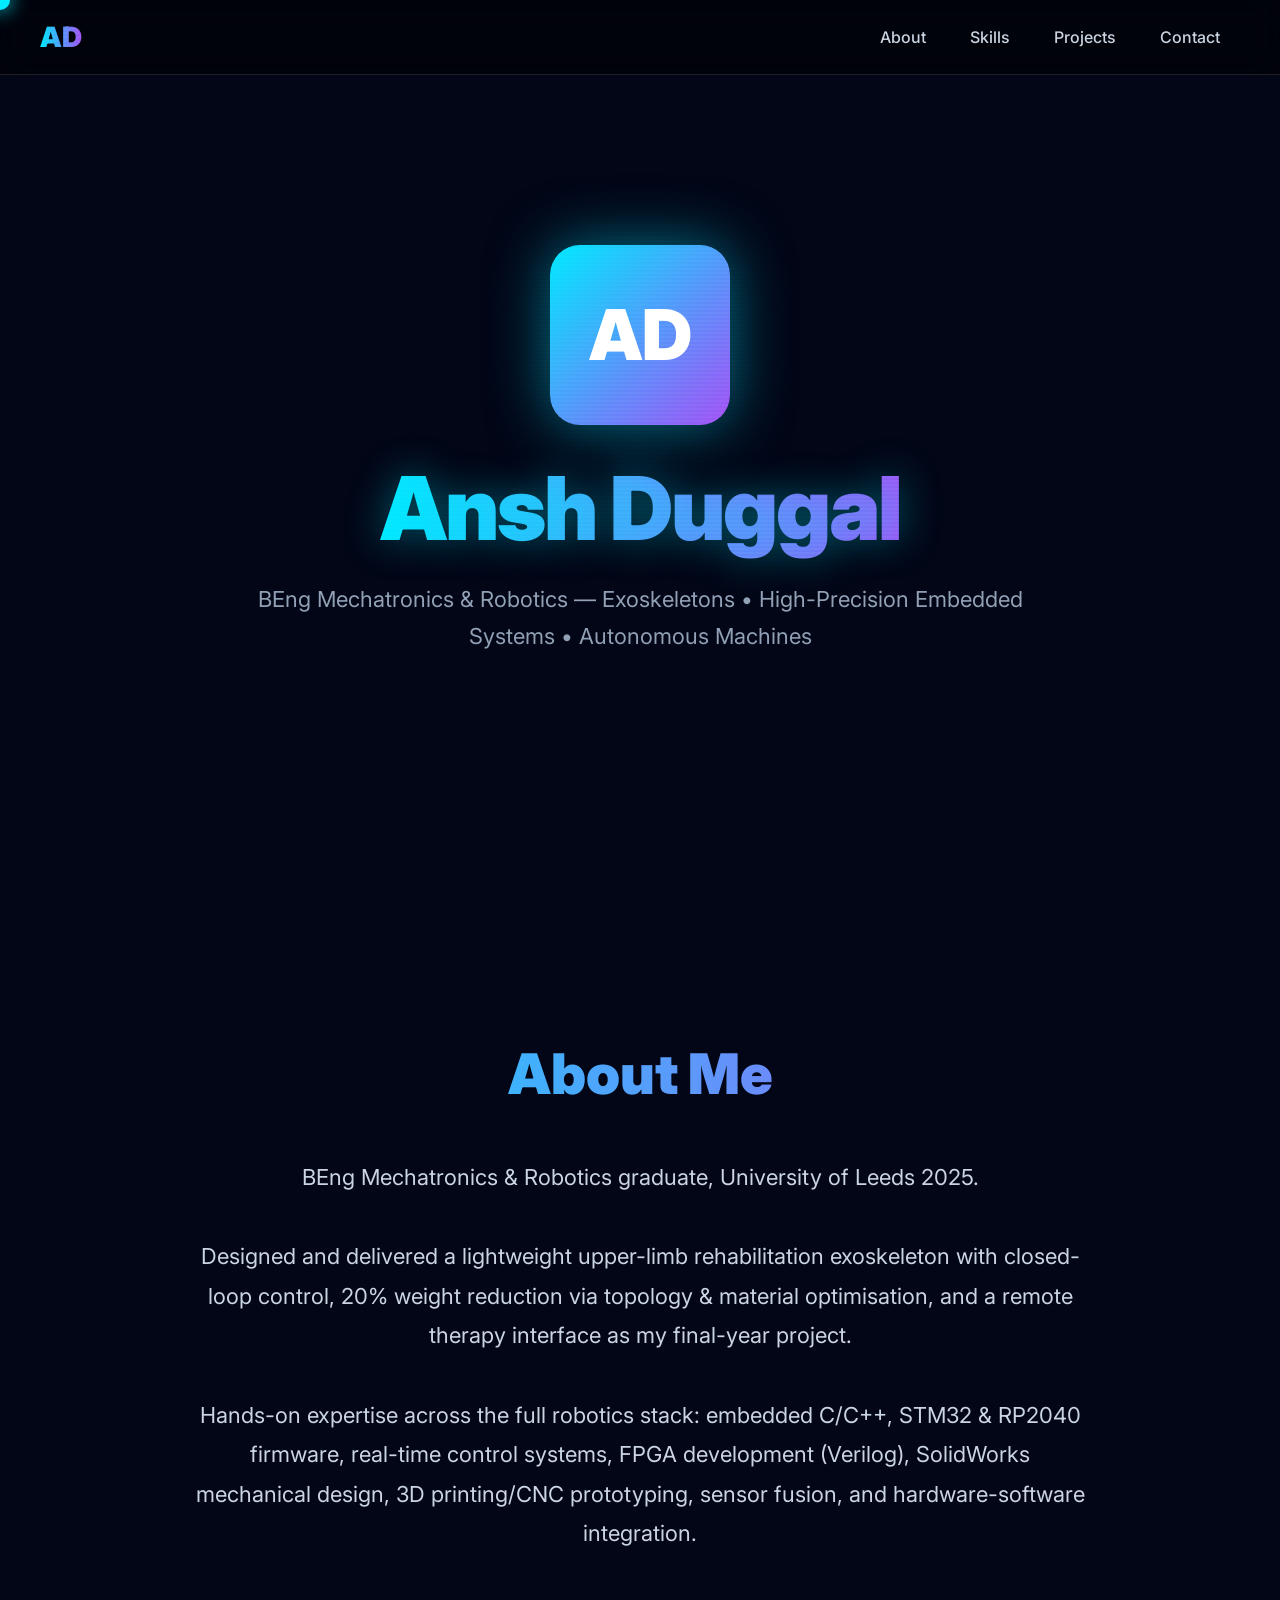
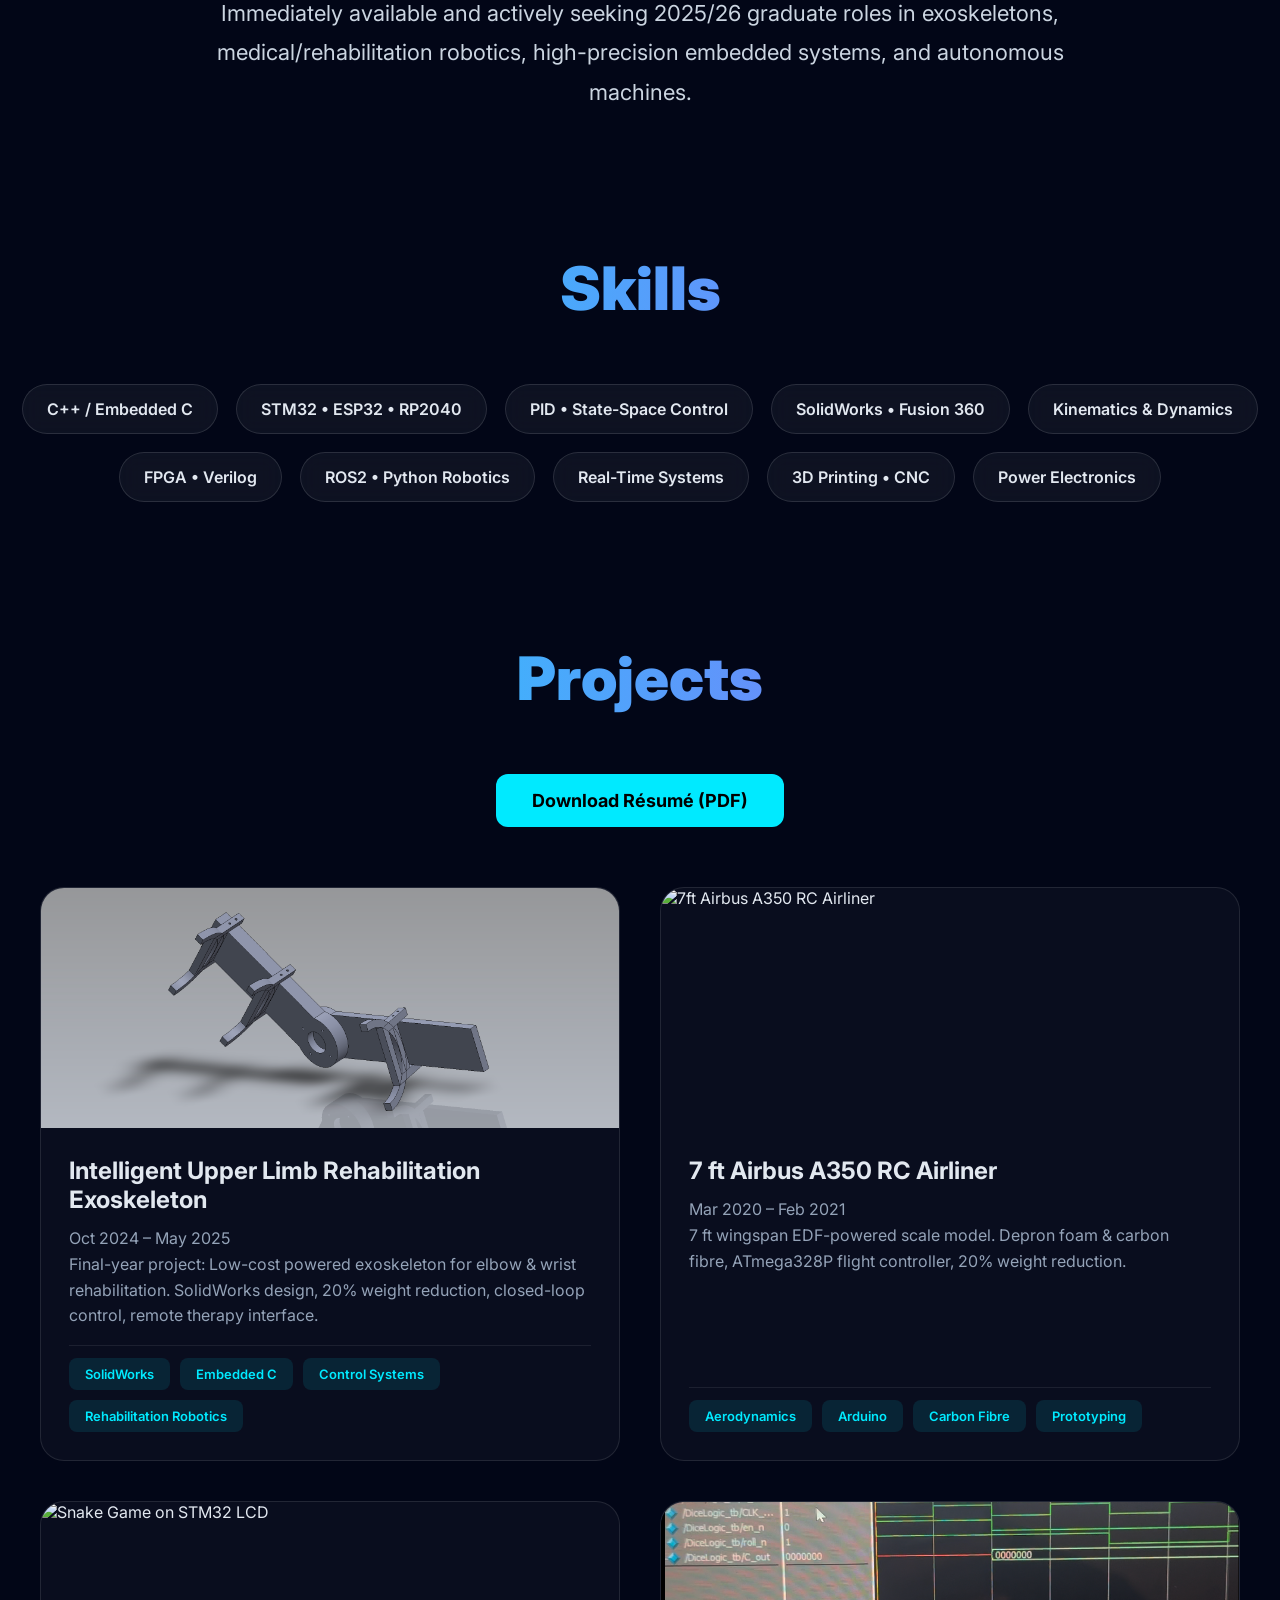
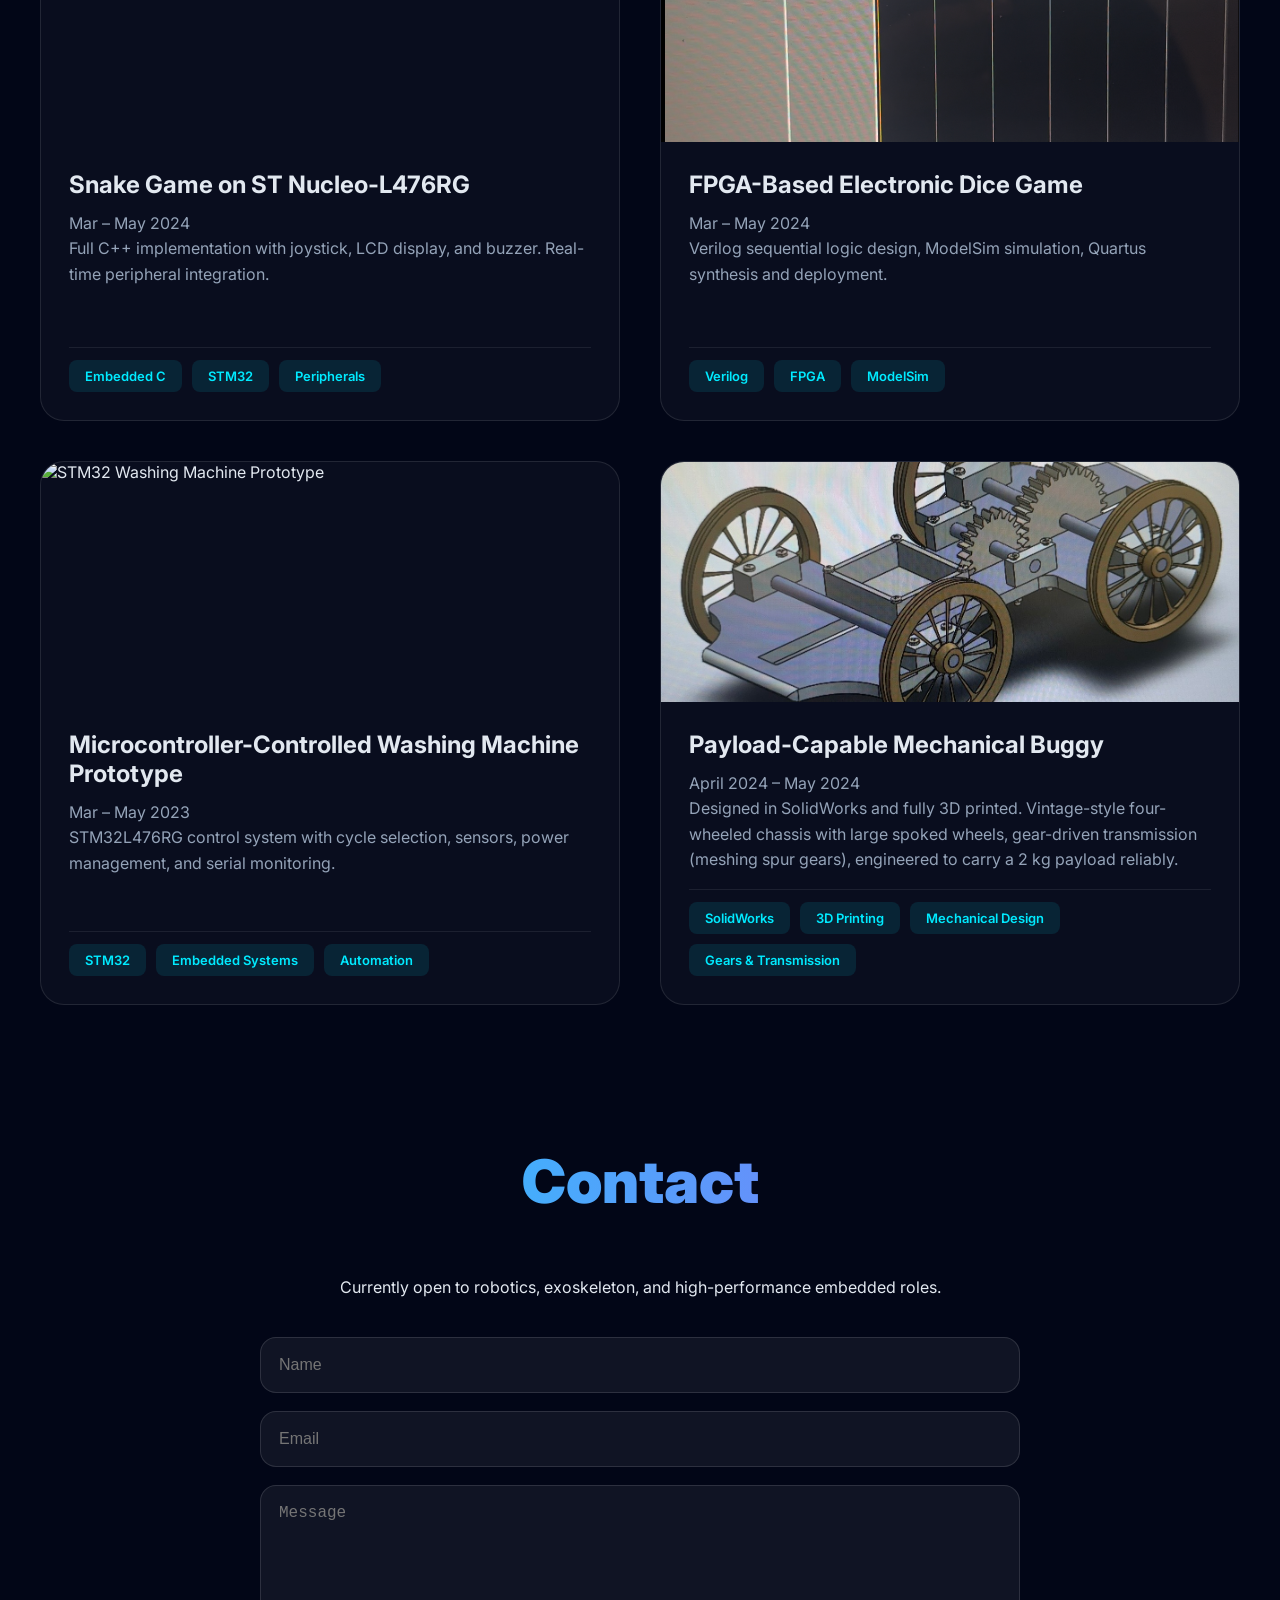
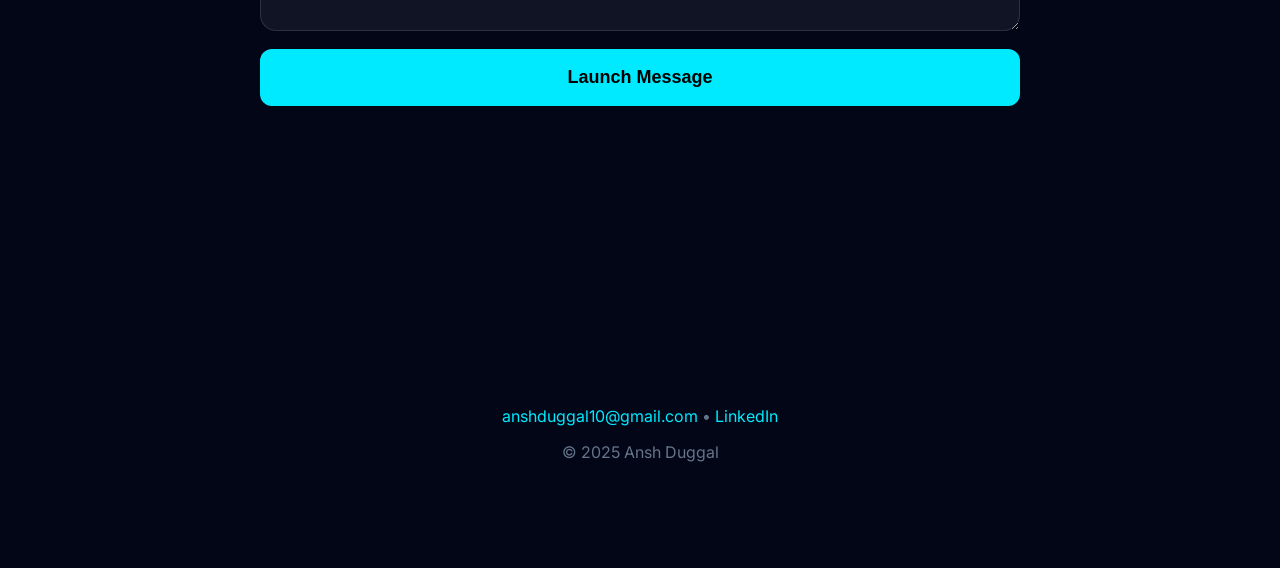
==== commit 2d225e5f: "Update index.html" ====
--- a/index.html
+++ b/index.html
@@ -47,23 +47,15 @@
       opacity: 0.6;
     }
  
-    /* BACKGROUND GRID + PARALLAX */
-    .bg-grid {
-      position: fixed; inset: 0; z-index: -3;
-      background-image:
-        linear-gradient(rgba(0,234,255,0.06) 1px, transparent 1px),
-        linear-gradient(90deg, rgba(0,234,255,0.06) 1px, transparent 1px);
-      background-size: 50px 50px;
-      animation: grid 60s linear infinite;
-    }
-    @keyframes grid { from { transform: translate(0,0); } to { transform: translate(50px,50px); } }
- 
-    .parallax-layer {
-      position: fixed; inset: 0; pointer-events: none; z-index: -2;
-      background: radial-gradient(circle at var(--x,50%) var(--y,50%), rgba(0,234,255,0.2), transparent 50%);
-      opacity: 0.4;
-    }
- 
+   /* NEURAL NETWORK BACKGROUND */
+    #neural-bg {
+      position: fixed;
+      top: 0; left: 0;
+      width: 100%; height: 100%;
+      z-index: -3;
+      pointer-events: none;
+      opacity: 0.75;
+    }
     /* SCANLINES + GRAIN */
     .scanlines {
       position: fixed; inset: 0; pointer-events: none; z-index: 999;
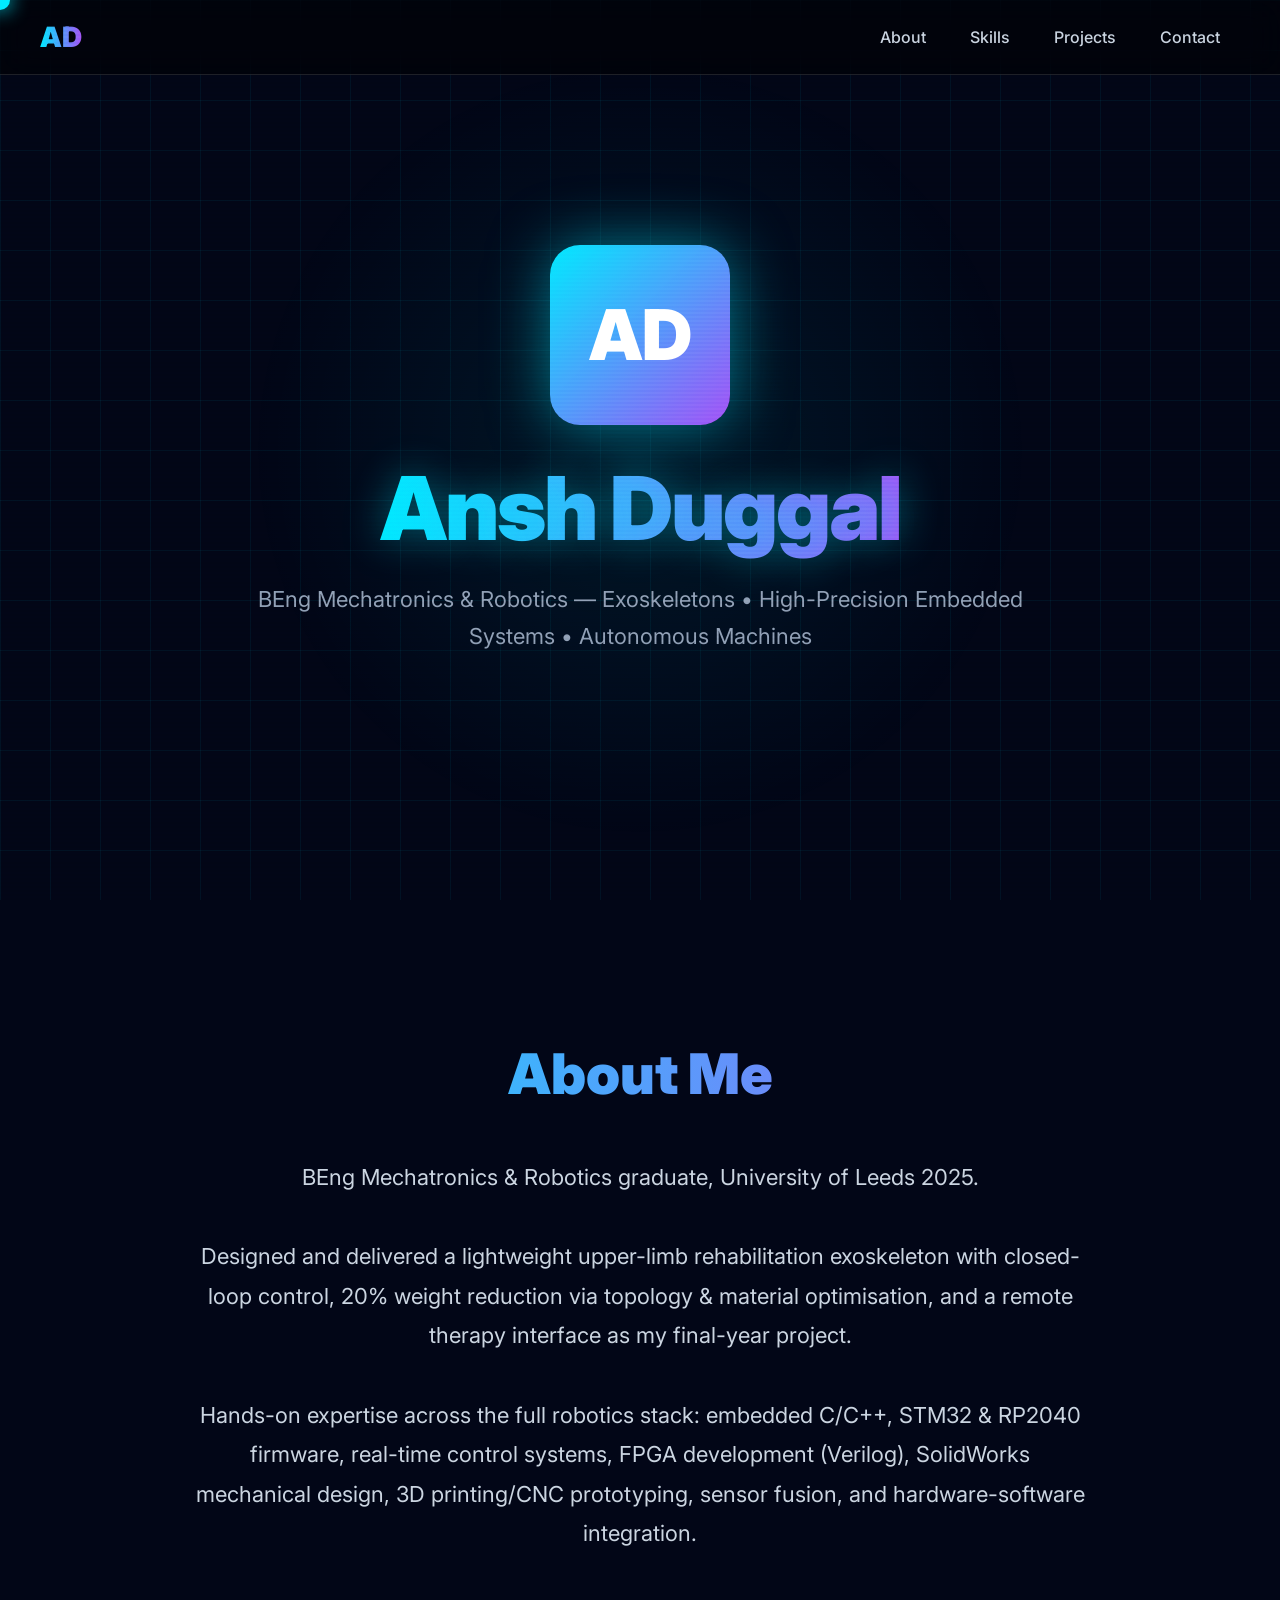
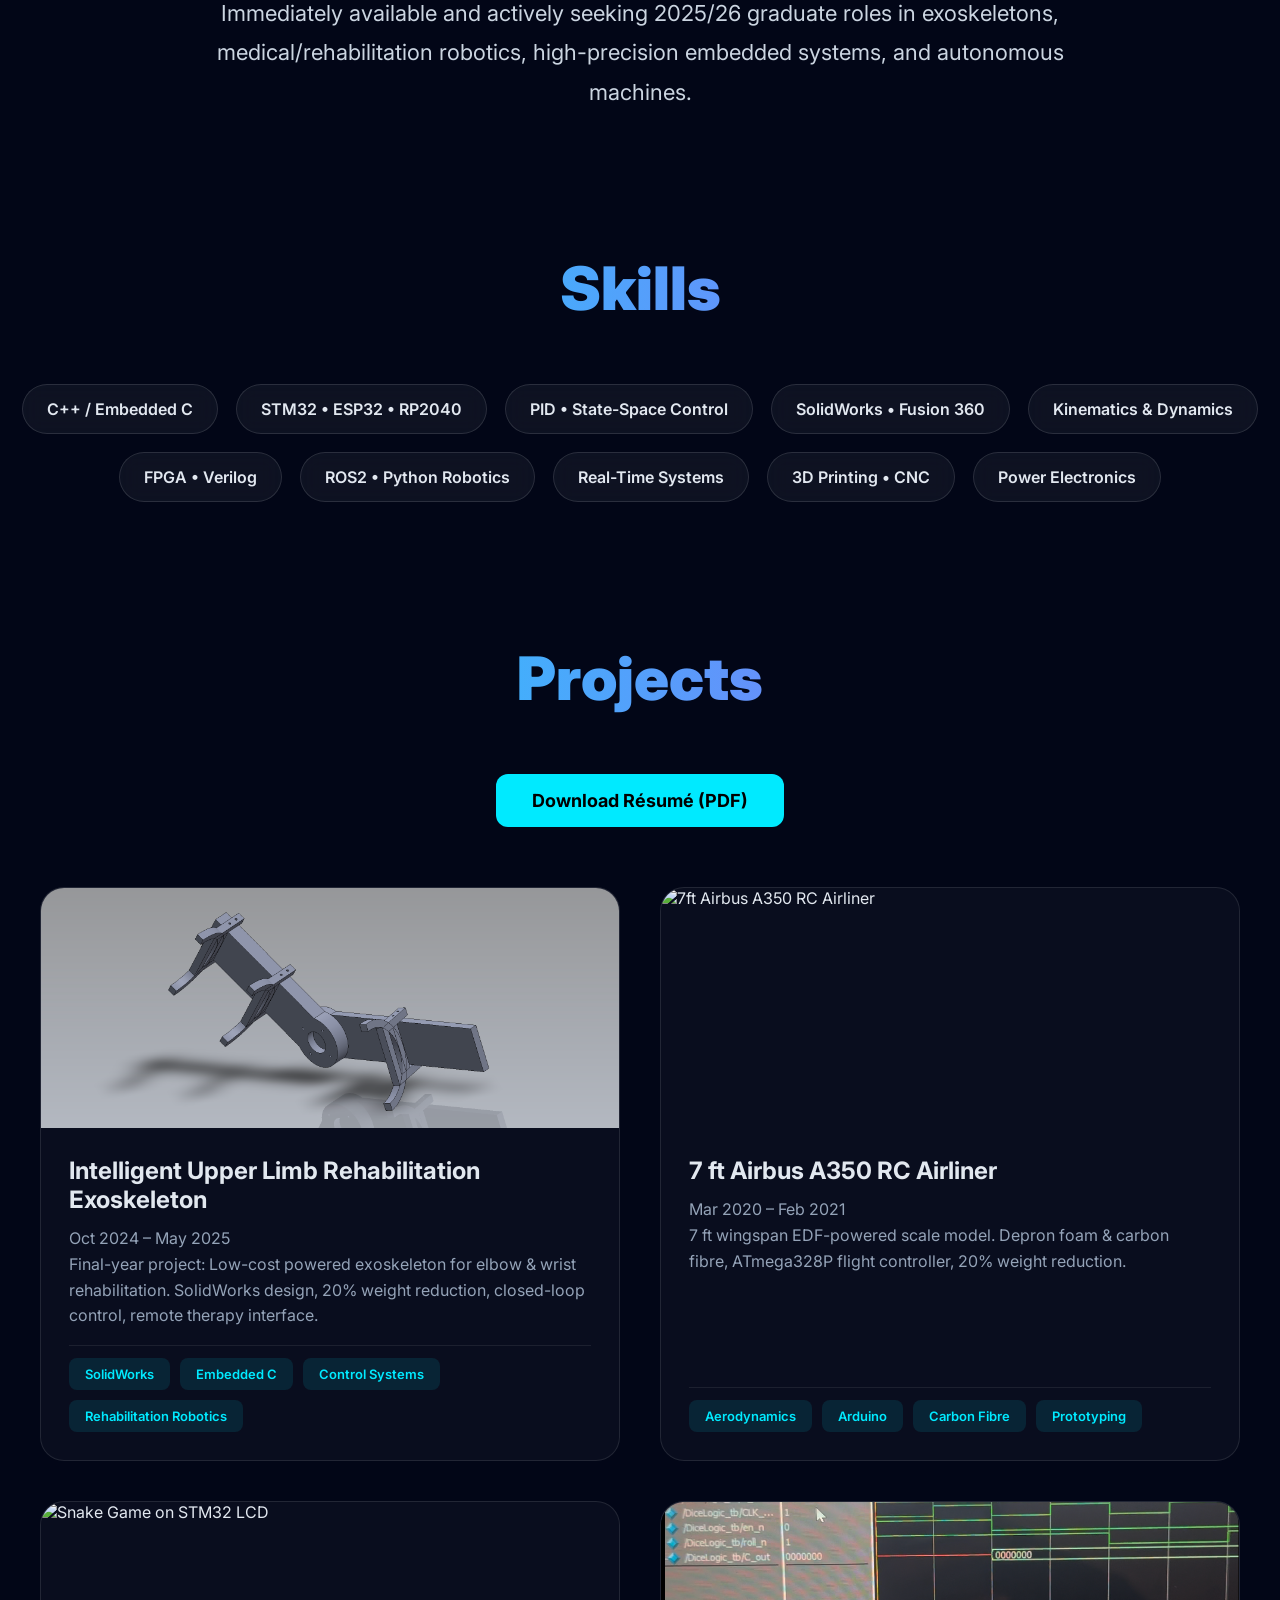
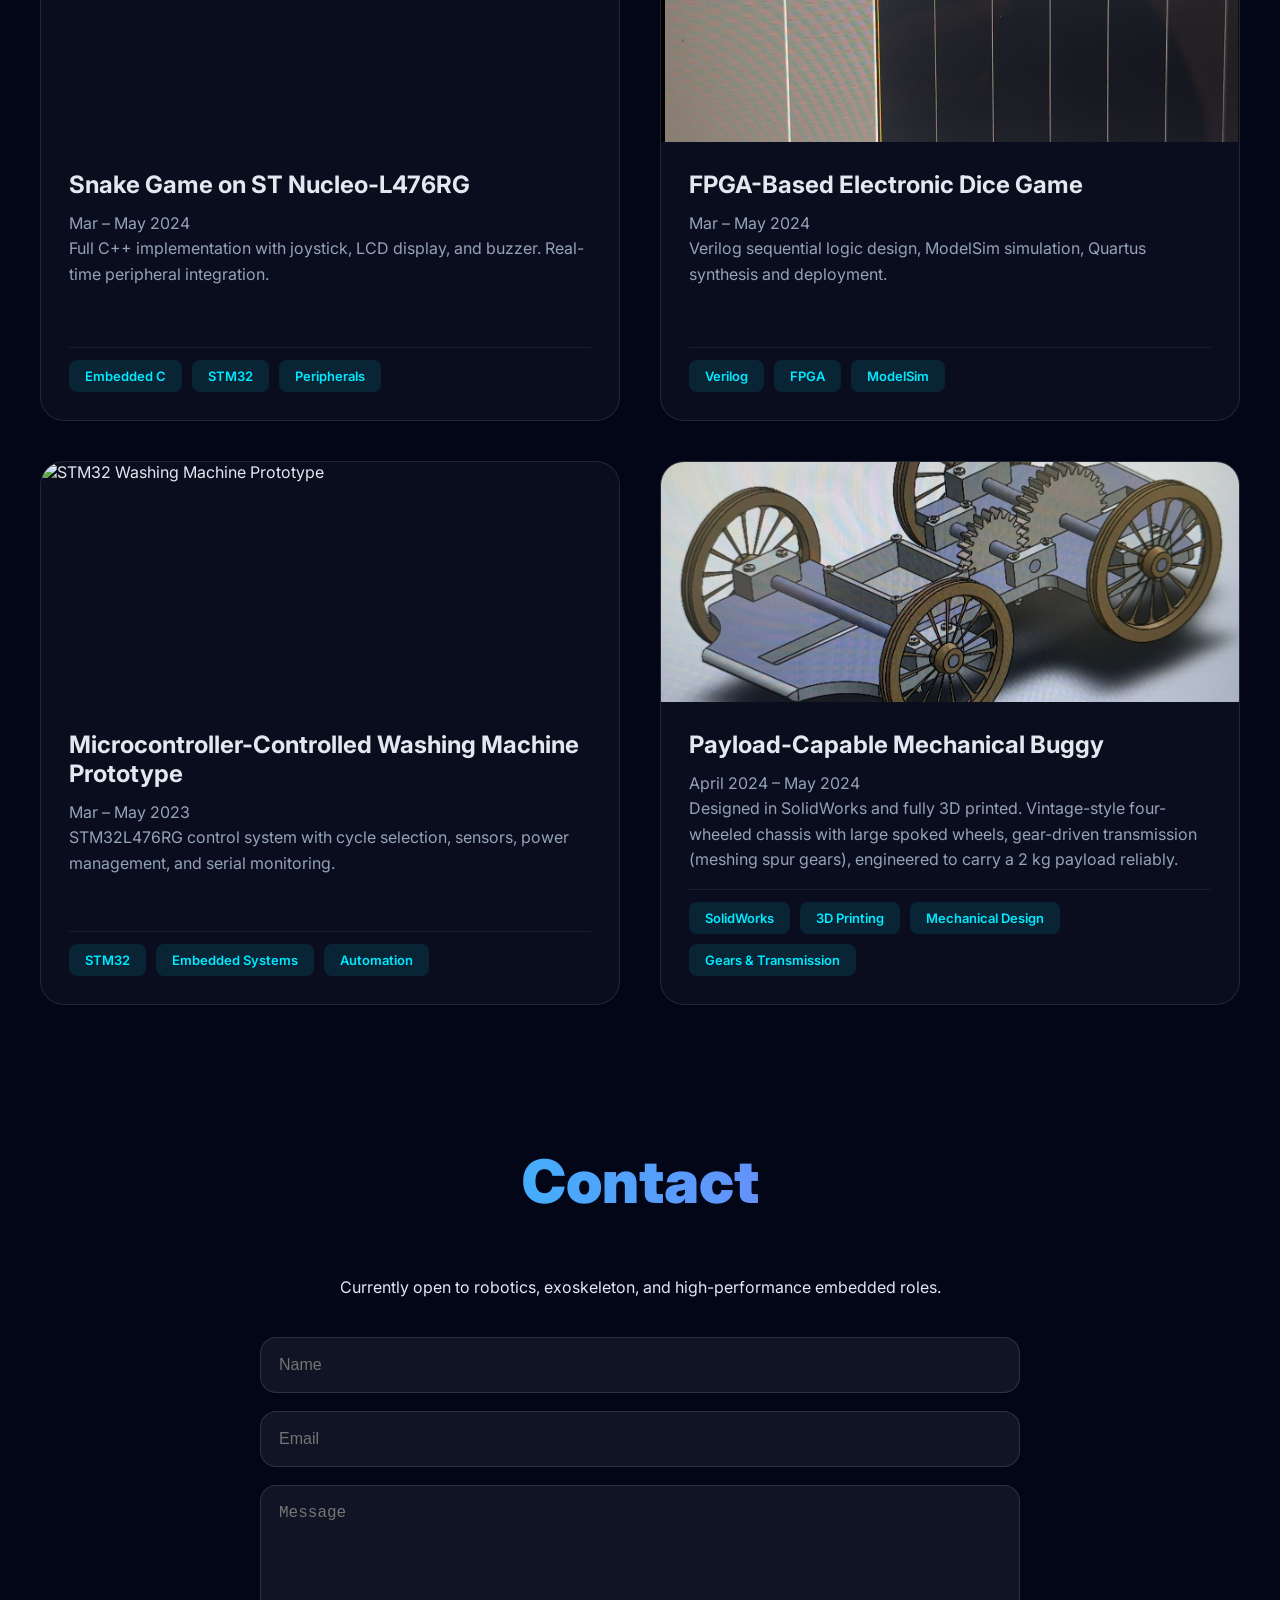
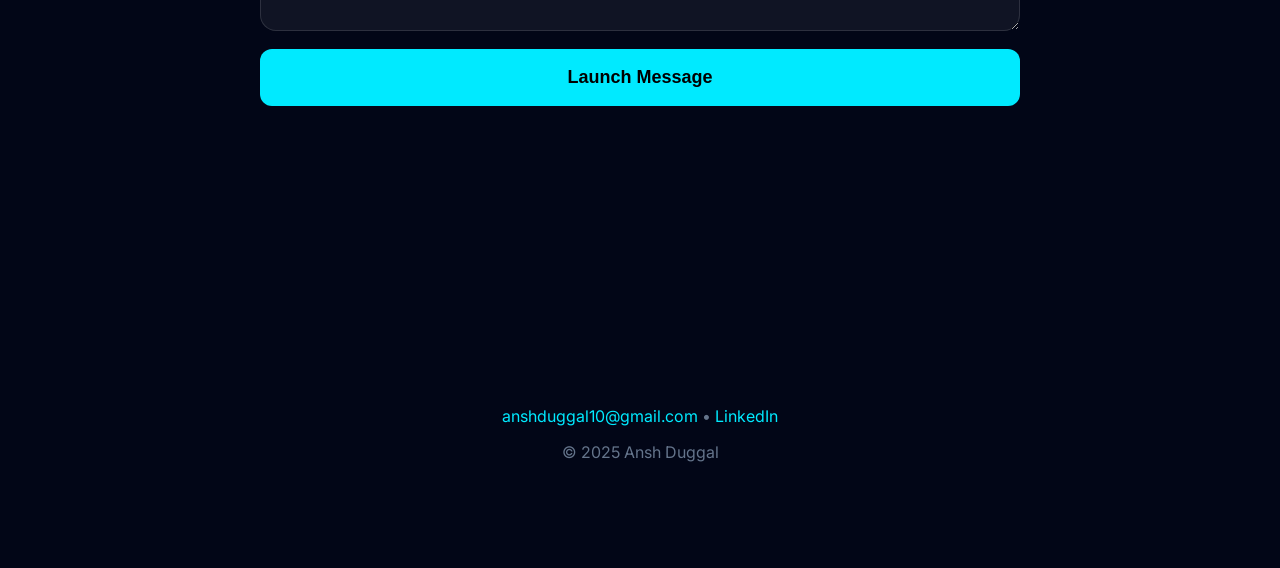
==== commit 34f34ec7: "Update index.html" ====
--- a/index.html
+++ b/index.html
@@ -56,6 +56,23 @@
       pointer-events: none;
       opacity: 0.75;
     }
+        /* BACKGROUND GRID + PARALLAX */
+    .bg-grid {
+      position: fixed; inset: 0; z-index: -3;
+      background-image:
+        linear-gradient(rgba(0,234,255,0.06) 1px, transparent 1px),
+        linear-gradient(90deg, rgba(0,234,255,0.06) 1px, transparent 1px);
+      background-size: 50px 50px;
+      animation: grid 60s linear infinite;
+    }
+    @keyframes grid { from { transform: translate(0,0); } to { transform: translate(50px,50px); } }
+ 
+    .parallax-layer {
+      position: fixed; inset: 0; pointer-events: none; z-index: -2;
+      background: radial-gradient(circle at var(--x,50%) var(--y,50%), rgba(0,234,255,0.2), transparent 50%);
+      opacity: 0.4;
+    }
+
     /* SCANLINES + GRAIN */
     .scanlines {
       position: fixed; inset: 0; pointer-events: none; z-index: 999;
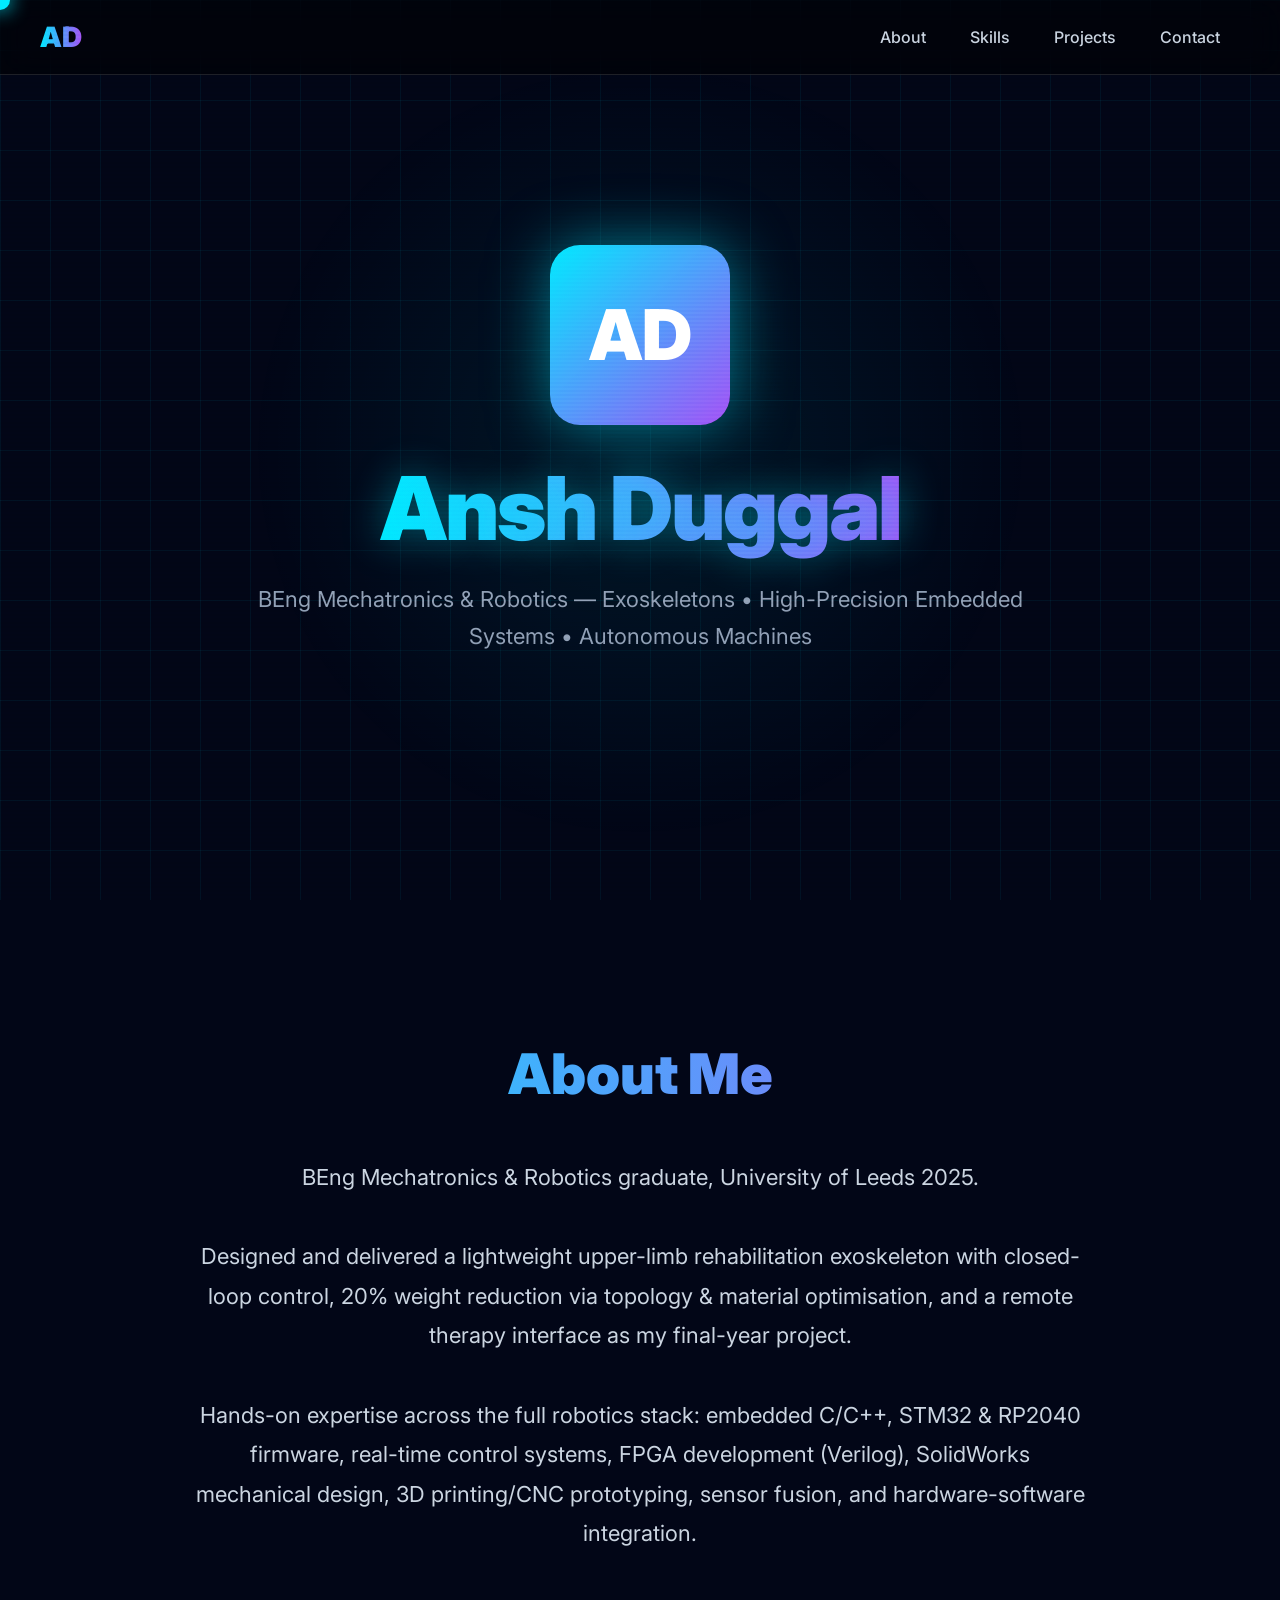
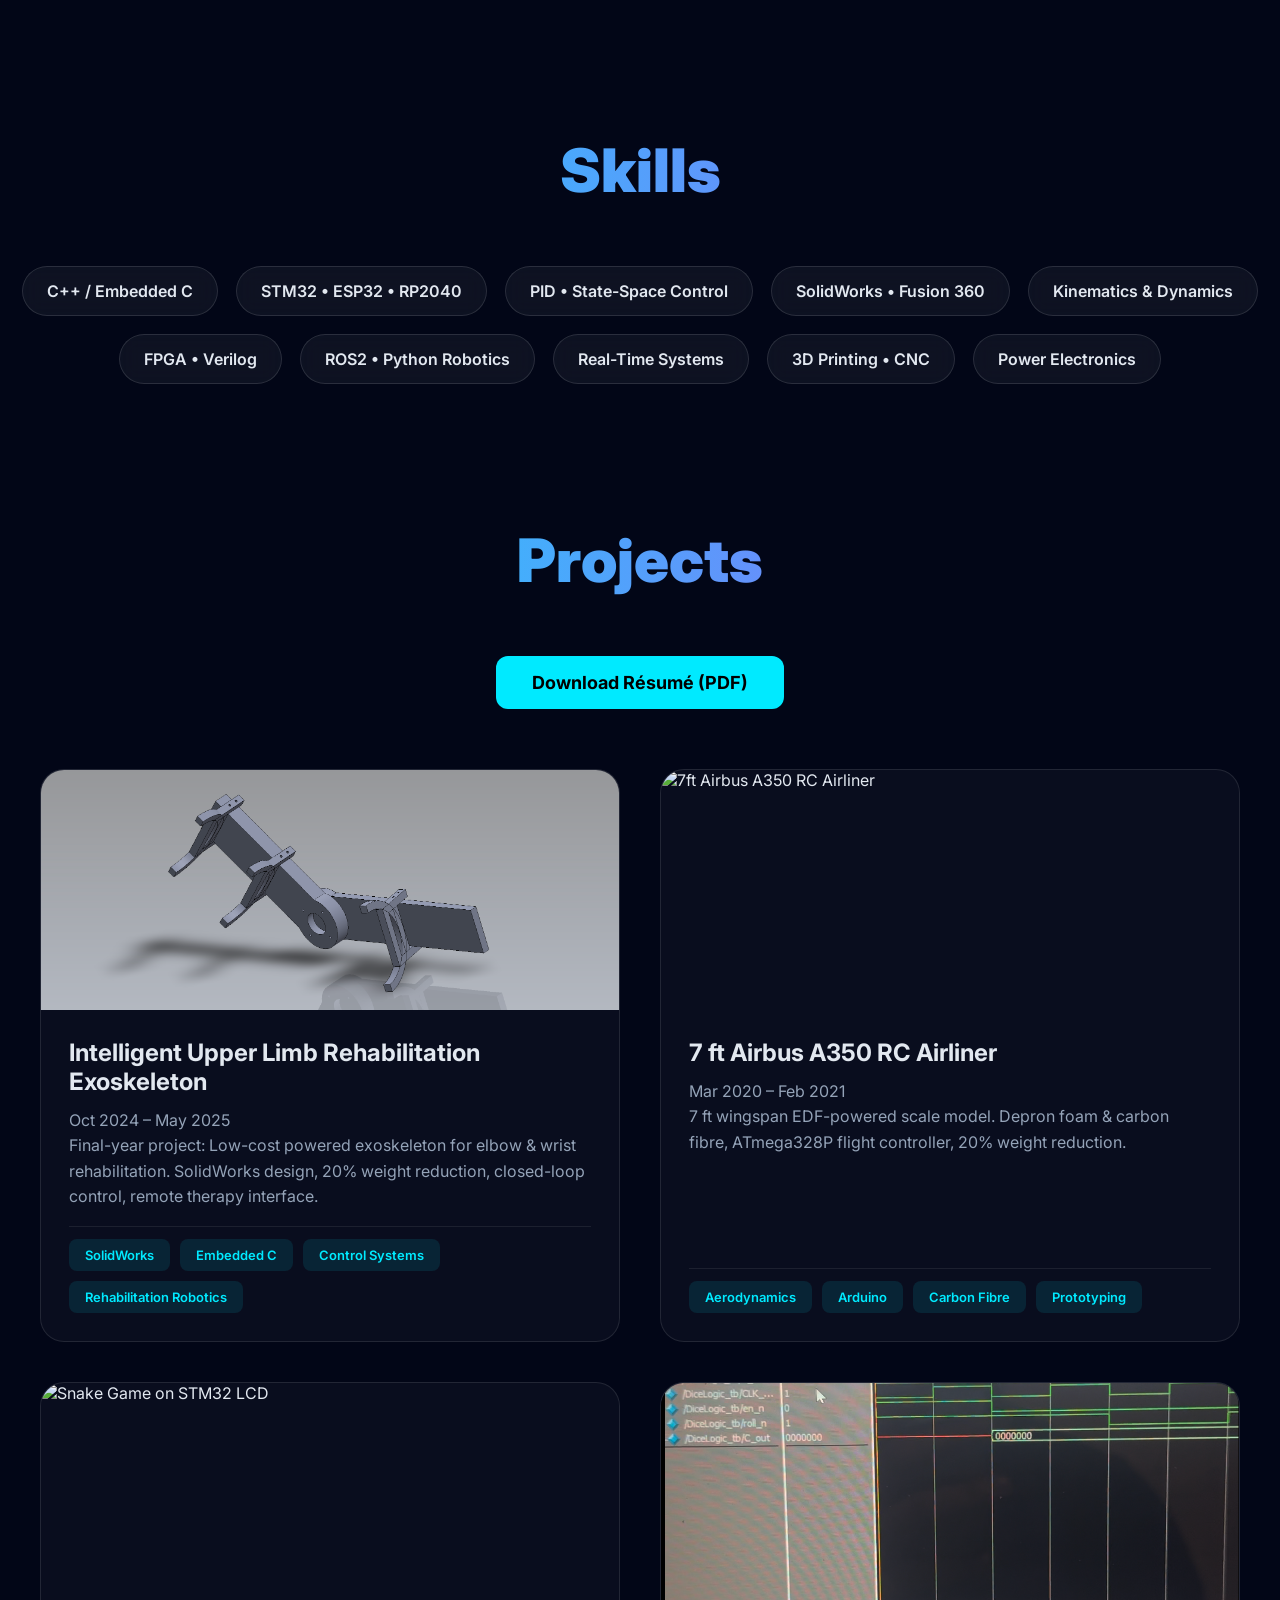
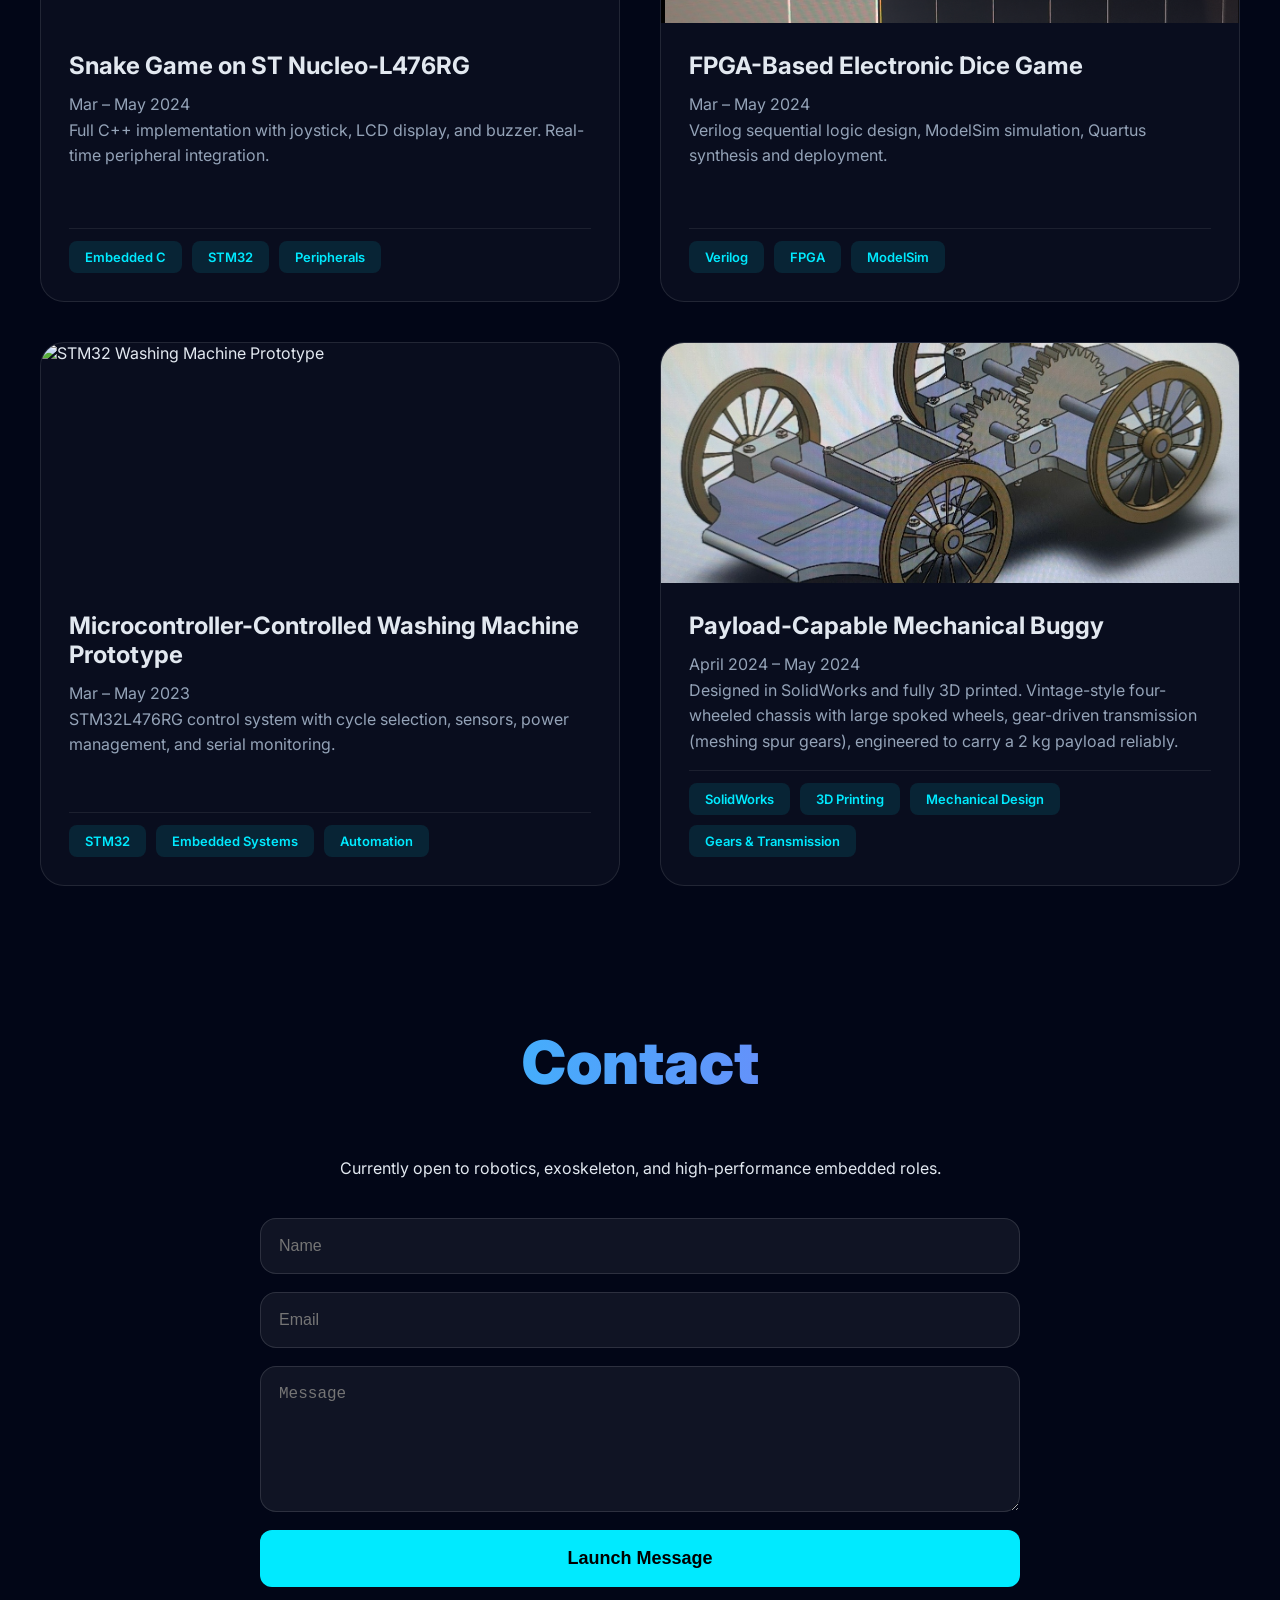
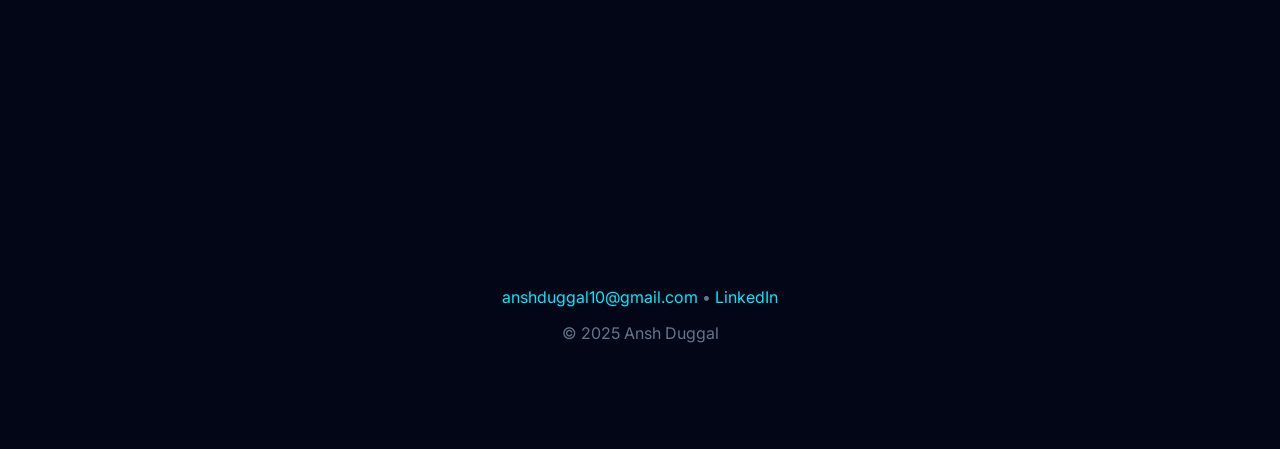
==== commit feefbbda: "Update index.html" ====
--- a/index.html
+++ b/index.html
@@ -439,7 +439,6 @@
       BEng Mechatronics & Robotics graduate, University of Leeds 2025.<br><br>
       Designed and delivered a lightweight upper-limb rehabilitation exoskeleton with closed-loop control, 20% weight reduction via topology & material optimisation, and a remote therapy interface as my final-year project.<br><br>
       Hands-on expertise across the full robotics stack: embedded C/C++, STM32 & RP2040 firmware, real-time control systems, FPGA development (Verilog), SolidWorks mechanical design, 3D printing/CNC prototyping, sensor fusion, and hardware-software integration.<br><br>
-      Immediately available and actively seeking 2025/26 graduate roles in exoskeletons, medical/rehabilitation robotics, high-precision embedded systems, and autonomous machines.
     </p>
   </section>
 
